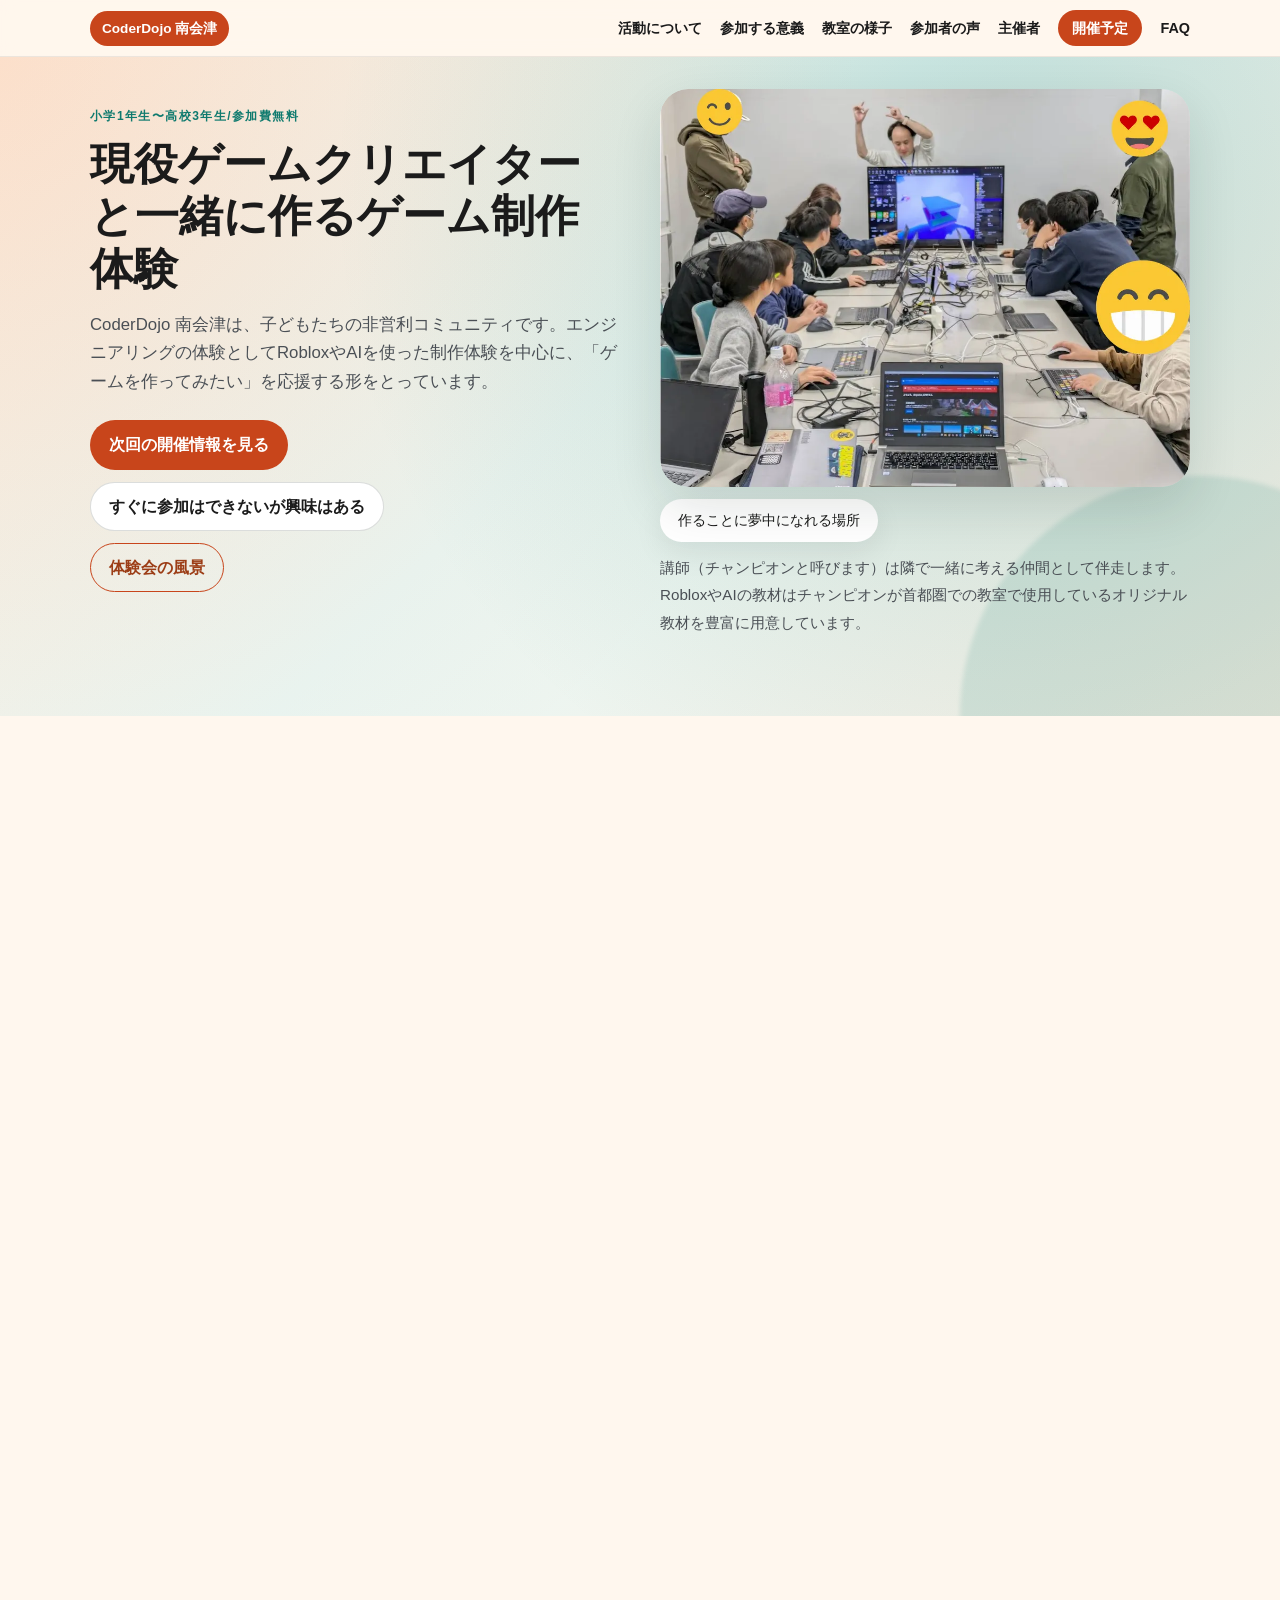
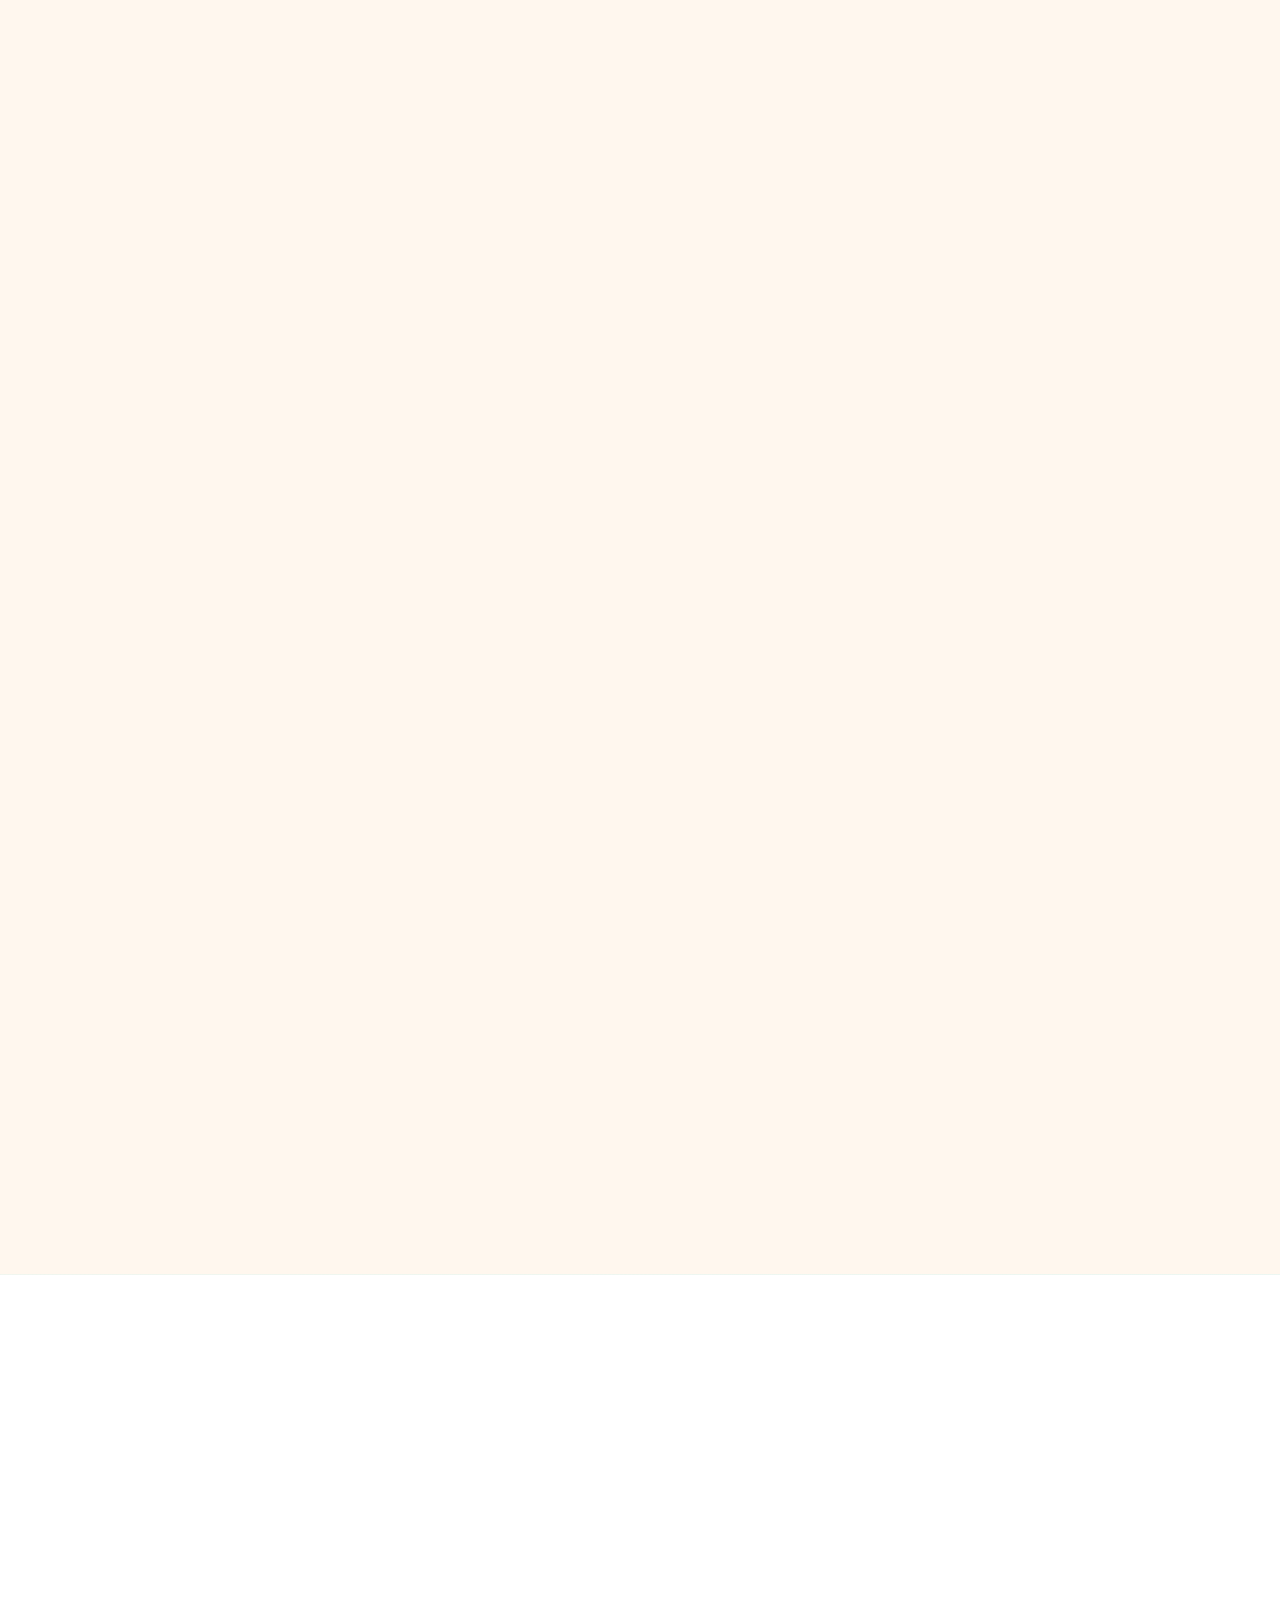
==== index.html @ 5114e3c8 "第7回（9/27）を掲載し、apply_clickを復活・button_clickを追加 次回開催のリンク（events/199000）が出たため、申し送りの1〜3を実施。  - 中止表示だった開催カ" ====
<!doctype html>
<html lang="ja">
  <head>
    <meta charset="UTF-8" />
    <meta name="viewport" content="width=device-width, initial-scale=1" />
    <title>CoderDojo 南会津|ゲームクリエイター体験</title>
    <meta
      name="description"
      content="非営利のコミュニティとして、南会津の子どもたちと一緒に“作る”時間を育てるCoderDojo南会津。メンターと地域の大人が並走し、失敗から学べる体験を届けます。"
    />
    <meta name="robots" content="index,follow" />
    <link rel="canonical" href="https://hoshihirotaka.github.io/CoderDojoMinamiAizu/" />
    <meta property="og:type" content="website" />
    <meta property="og:site_name" content="CoderDojo南会津" />
    <meta property="og:title" content="CoderDojo 南会津|ゲームクリエイター体験" />
    <meta
      property="og:description"
      content="非営利のコミュニティとして、南会津の子どもたちと一緒に“作る”時間を育てるCoderDojo南会津。メンターと地域の大人が並走し、失敗から学べる体験を届けます。"
    />
    <meta property="og:url" content="https://hoshihirotaka.github.io/CoderDojoMinamiAizu/" />
    <meta property="og:image" content="https://hoshihirotaka.github.io/CoderDojoMinamiAizu/assets/hero.png" />
    <meta name="twitter:card" content="summary_large_image" />
    <meta name="twitter:title" content="CoderDojo 南会津|ゲームクリエイター体験" />
    <meta
      name="twitter:description"
      content="非営利のコミュニティとして、南会津の子どもたちと一緒に“作る”時間を育てるCoderDojo南会津。メンターと地域の大人が並走し、失敗から学べる体験を届けます。"
    />
    <meta name="twitter:image" content="https://hoshihirotaka.github.io/CoderDojoMinamiAizu/assets/hero.png" />
    <script type="application/ld+json">
      {
        "@context": "https://schema.org",
        "@graph": [
          {
            "@type": "Organization",
            "@id": "https://hoshihirotaka.github.io/CoderDojoMinamiAizu/#organization",
            "name": "CoderDojo南会津（田島プログラミングクラブ）",
            "url": "https://hoshihirotaka.github.io/CoderDojoMinamiAizu/",
            "description": "非営利のコミュニティとして、南会津の子どもたちと一緒に“作る”時間を育てるCoderDojo南会津。メンターと地域の大人が並走し、失敗から学べる体験を届けます。",
            "sameAs": [
              "https://www.instagram.com/hirotaka_hoshi/",
              "https://www.threads.com/@hirotaka_hoshi",
              "https://www.facebook.com/hirotaka.hoshi",
              "https://x.com/shgame"
            ]
          },
          {
            "@type": "Event",
            "@id": "https://hoshihirotaka.github.io/CoderDojoMinamiAizu/#event-2026-09-27",
            "name": "第7回CoderDojo 南会津（2026年9月27日）",
            "startDate": "2026-09-27T13:30:00+09:00",
            "endDate": "2026-09-27T16:00:00+09:00",
            "eventStatus": "https://schema.org/EventScheduled",
            "eventAttendanceMode": "https://schema.org/OfflineEventAttendanceMode",
            "location": {
              "@type": "Place",
              "name": "南会津町役場本庁舎多目的ホール",
              "address": {
                "@type": "PostalAddress",
                "addressRegion": "福島県",
                "addressLocality": "南会津町"
              }
            },
            "image": [
              "https://hoshihirotaka.github.io/CoderDojoMinamiAizu/assets/hero.png"
            ],
            "description": "南会津の子どもたちと一緒に“作る”時間を育てる体験会です。参加費無料。",
            "offers": {
              "@type": "Offer",
              "price": "0",
              "priceCurrency": "JPY",
              "availability": "https://schema.org/InStock",
              "validFrom": "2026-08-24T00:00:00+09:00",
              "url": "https://coderdojo-minamiaizu.doorkeeper.jp/events/199000?utm_source=lp&utm_medium=referral&utm_campaign=coderdojo"
            },
            "organizer": {
              "@id": "https://hoshihirotaka.github.io/CoderDojoMinamiAizu/#organization"
            },
            "performer": {
              "@id": "https://hoshihirotaka.github.io/CoderDojoMinamiAizu/#organization"
            }
          }
        ]
      }
    </script>
    <link rel="preload" as="image" href="./assets/hero-480.webp" type="image/webp" media="(max-width: 640px)" />
    <link rel="preload" as="image" href="./assets/hero.webp" type="image/webp" media="(min-width: 641px)" />
    <link rel="stylesheet" href="./styles.css" />
    <!-- Google tag (gtag.js) — GA4を即時読み込み
         以前は window.load 後に読み込んでいたが、全画像の読み込み完了を待つため
         モバイルで数秒遅れ、早期離脱がまるごと計測から漏れていた。エンゲージメント時間も
         実態より短く出る。計測の起点を早めるため、通常のasync読み込みに戻している。
         ※Google広告のタグ（AW-）は入れない。CoderDojoには広告アカウントが無い。 -->
    <script async src="https://www.googletagmanager.com/gtag/js?id=G-DSETWZS3SZ"></script>
    <script>
      window.dataLayer = window.dataLayer || [];
      function gtag() {
        dataLayer.push(arguments);
      }
      gtag("js", new Date());
      gtag("config", "G-DSETWZS3SZ");
    </script>
  </head>
  <body>
    <header class="site-header">
      <div class="site-header__inner">
        <a class="site-header__brand" href="#top">CoderDojo 南会津</a>
        <nav class="site-nav" aria-label="ページ内ナビゲーション">
          <a href="#about">活動について</a>
          <a href="#purpose">参加する意義</a>
          <a href="#gallery">教室の様子</a>
          <a href="#voices">参加者の声</a>
          <a href="#champion">主催者</a>
          <a class="site-nav__cta" href="#schedule">開催予定</a>
          <a href="#faq">FAQ</a>
        </nav>
      </div>
    </header>

    <section class="hero" id="top">
      <div class="hero__grid">
        <div class="hero__copy">
          <p class="eyebrow">小学1年生〜高校3年生/参加費無料</p>
          <h1>
            現役ゲームクリエイターと一緒に作るゲーム制作体験
          </h1>
          <p class="lead">
            CoderDojo 南会津は、子どもたちの非営利コミュニティです。エンジニアリングの体験としてRobloxやAIを使った制作体験を中心に、「ゲームを作ってみたい」を応援する形をとっています。
          </p>
          <div class="hero__actions">
            <a class="button button--primary" href="#schedule" data-track="hero_schedule">次回の開催情報を見る</a>
            <a class="button button--ghost" href="#join" data-track="hero_join">すぐに参加はできないが興味はある</a>
            <a class="button button--outline" href="#gallery" data-track="hero_gallery">体験会の風景</a>
          </div>
        </div>
        <div class="hero__visual">
          <div class="hero__card">
            <picture>
              <source srcset="./assets/hero-480.webp 480w, ./assets/hero-640.webp 640w, ./assets/hero.webp 1000w" sizes="(max-width: 640px) 92vw, (max-width: 980px) 48vw, 520px" type="image/webp" />
              <img
                src="./assets/hero.png"
                width="1000"
                height="750"
                alt="南会津の子どもたちへ プログラミング体験会"
                loading="eager"
                fetchpriority="high"
                decoding="async"
              />
            </picture>
          </div>
          <div class="hero__badge">作ることに夢中になれる場所</div>
          <p class="hero__support">講師（チャンピオンと呼びます）は隣で一緒に考える仲間として伴走します。RobloxやAIの教材はチャンピオンが首都圏での教室で使用しているオリジナル教材を豊富に用意しています。</p>
        </div>
      </div>
    </section>

    <main>
      <section class="section section--impact" id="about">
        <div class="section__content">
          <div class="section__title">
            <p class="eyebrow">About</p>
            <h2>活動について</h2>
          </div>
          <div class="impact__grid">
            <div class="impact__copy">
              <p>
                「このゲームを作りたい」を起点に、RobloxやAIを使って手を動かしながら学ぶ体験会です。受動的な学びではなく、自分のペースで進める時間を大切にします。田島プログラミングクラブとして、地域の学びをゆっくり育てています。
              </p>
              <p>
                メンターは教える人ではなく、隣で一緒に試す仲間。失敗しても大丈夫、ぶつかってみて初めてわかる感覚こそが、次の一歩をつくります。ゲーム業界の実務経験をもとに、企画から改善までの考え方もわかりやすく伝えます。
              </p>
              <p>
                他の地域とは違い、広域な地域です。お友達の親御さんやおじいちゃん、おばあちゃんのご送迎もありがたい地域活動と感じております。
              </p>
              <div class="pill-row">
                <span class="pill">非営利コミュニティ</span>
                <span class="pill">一緒に作るメンター</span>
                <span class="pill">地域の応援</span>
              </div>
            </div>
            <div class="impact__media">
              <picture>
                <source srcset="./assets/setup-1-720.webp 720w, ./assets/setup-1.webp 1200w" sizes="(max-width: 640px) 92vw, (max-width: 980px) 48vw, 500px" type="image/webp" />
                <img
                  src="./assets/setup-1.jpg"
                  width="1200"
                  height="901"
                  alt="手作りで準備された機材"
                  loading="lazy"
                  decoding="async"
                />
              </picture>
              <picture>
                <source srcset="./assets/setup-2-720.webp 720w, ./assets/setup-2.webp 1200w" sizes="(max-width: 640px) 92vw, (max-width: 980px) 48vw, 500px" type="image/webp" />
                <img
                  src="./assets/setup-2.jpg"
                  width="1200"
                  height="901"
                  alt="準備中の南会津の会場"
                  loading="lazy"
                  decoding="async"
                />
              </picture>
            </div>
          </div>
        </div>
      </section>

      <section class="section section--purpose" id="purpose">
        <div class="section__content">
          <div class="section__title">
            <p class="eyebrow">Why Join</p>
            <h2>参加する意義</h2>
          </div>
          <ol class="purpose-list">
            <li class="purpose-item">
              <h3>現役ゲームクリエイターが運営</h3>
              <p>RobloxやAIを使った最新のゲーム制作が体験できます。</p>
            </li>
            <li class="purpose-item">
              <h3>作りたいものを自由に試せる</h3>
              <p>プログラミングに限らず、「作りたいもの」を自由に試せる時間があります。</p>
            </li>
            <li class="purpose-item">
              <h3>毎回発表会を実施</h3>
              <p>初めての方でも発表シートがあるので安心です。回を重ねるごとに、自分の作品を人前で話す力がついてきます。</p>
            </li>
          </ol>
        </div>
      </section>

      <section class="section section--gallery" id="gallery">
        <div class="section__content">
          <div class="section__title">
            <p class="eyebrow">Check</p>
            <h2>南会津の現場は、こんな雰囲気です</h2>
          </div>
          <div class="gallery">
            <figure>
              <picture>
                <source srcset="./assets/gallery-1.webp" type="image/webp" />
                <img
                  src="./assets/gallery-1.jpg"
                  width="380"
                  height="260"
                  alt="子どもたちの制作風景"
                  loading="lazy"
                  decoding="async"
                />
              </picture>
              <figcaption>手を動かしながら、作りたいものに挑戦。</figcaption>
            </figure>
            <figure>
              <picture>
                <source srcset="./assets/gallery-2.webp" type="image/webp" />
                <img
                  src="./assets/gallery-2.jpg"
                  width="380"
                  height="260"
                  alt="メンターと相談する時間"
                  loading="lazy"
                  decoding="async"
                />
              </picture>
              <figcaption>メンターは横に座る仲間。答えを一緒に探します。</figcaption>
            </figure>
          </div>
          <p class="gallery__note">
            毎回の活動の様子は、noteで報告しています。
            <a href="https://note.com/shgame/m/m86c257df6068?utm_source=lp&utm_medium=referral" target="_blank" rel="noreferrer">noteで活動報告を読む</a>
          </p>
        </div>
      </section>

      <section class="section section--voices" id="voices">
        <div class="section__content">
          <div class="section__title">
            <p class="eyebrow">Voice</p>
            <h2>参加者の声</h2>
          </div>
          <div class="voices__grid">
            <div class="voices__summary">
              <div class="voices__summary-copy">
                <h3>アンケート結果</h3>
                <p>参加したご家庭からいただいた声を、数字とコメントでまとめました。</p>
              </div>
              <div class="voices__stats">
                <article class="voice-stat">
                  <p class="voice-stat__value">75%</p>
                  <p class="voice-stat__label">楽しそうだった（親御さん）</p>
                </article>
                <article class="voice-stat">
                  <p class="voice-stat__value">100%</p>
                  <p class="voice-stat__label">ご家庭で話題にできそう</p>
                </article>
                <article class="voice-stat">
                  <p class="voice-stat__value">75%</p>
                  <p class="voice-stat__label">友達とも参加したい（子供）</p>
                </article>
              </div>
            </div>
            <div class="voices__quotes">
              <div class="voices__summary-copy">
                <h3>お子さんの反応</h3>
                <p>実際に子どもたちから出てきた言葉です。</p>
              </div>
              <div class="quote-grid">
                <blockquote class="quote-card">
                  <p>「ゲームが作れてうれしかった」</p>
                  <footer>Aさん</footer>
                </blockquote>
                <blockquote class="quote-card">
                  <p>「楽しかったです」</p>
                  <footer>Bさん</footer>
                </blockquote>
                <blockquote class="quote-card">
                  <p>「ゲームを作ったことが楽しかった」</p>
                  <footer>Cさん</footer>
                </blockquote>
                <blockquote class="quote-card">
                  <p>「くるまを使ったことが楽しかった」</p>
                  <footer>Dさん</footer>
                </blockquote>
              </div>
            </div>
          </div>
        </div>
      </section>

      <section class="section section--champion" id="champion">
        <div class="section__content">
          <div class="champion">
            <div class="champion__media">
              <picture>
                <source srcset="assets/champion-360.webp 360w, assets/champion.webp 720w" sizes="(max-width: 640px) 92vw, (max-width: 980px) 48vw, 420px" type="image/webp" />
                <img
                  src="assets/champion.png"
                  width="720"
                  height="616"
                  alt="CoderDojoチャンピオン 星弘高"
                  loading="lazy"
                  decoding="async"
                />
              </picture>
            </div>
            <div class="champion__body">
              <p class="eyebrow">CoderDojoチャンピオン</p>
              <h2>星 弘高</h2>
              <h3>なぜ南会津で、無料でやるのか</h3>
              <p class="champion__story">
                私は南会津町（旧田島町）の高野で生まれ育ちました。子どもの頃、パソコンに興味はありましたが、触れる機会はほとんどありませんでした。いつだったか、学校にあったパソコンのペイントで絵を描いて、周りに褒められたことを今でも覚えています。
              </p>
              <p class="champion__story">
                ゲーム制作に出会ったのは、地元を離れてからのことです。それから20年あまり、企画職としてコンシューマーからスマホゲームまで作ってきました。
              </p>
              <p class="champion__story">
                子どもの頃には想像もつかなかった「ゲームを作れる場所」を、今なら地元に作れます。さいたま市で運営している有料教室の教材と時間を、南会津では無料で開いているのは、そういう理由です。
              </p>
              <p class="champion__story">
                地元に住みながら、作る楽しさで世界とつながれること。それを体験してもらえたら嬉しいです。
              </p>
              <h3>自己紹介</h3>
              <ul class="list">
                <li>ゲーム企画職全般。ゲーム業界歴20年近く。</li>
                <li>コンソールからスマホゲームの開発と運営に携わる。</li>
                <li>フリーランスとして活動中。</li>
                <li>現在はブロマス（ゲームクリエイター教室）も運営。</li>
              </ul>
              <p class="champion__note">
                活動報告などはnoteにまとめています。
                <a href="https://note.com/shgame/m/m86c257df6068" target="_blank" rel="noreferrer">noteはこちら</a>
              </p>
              <div class="champion__social">
                <p class="champion__social-label">SNS</p>
                <div class="social-icons">
                  <a class="social-link" href="https://www.instagram.com/hirotaka_hoshi/" target="_blank" rel="noreferrer" aria-label="Instagram">
                    <img src="assets/icon-instagram.svg" width="20" height="20" alt="" loading="lazy" decoding="async" />
                  </a>
                  <a class="social-link" href="https://www.threads.com/@hirotaka_hoshi" target="_blank" rel="noreferrer" aria-label="Threads">
                    <img src="assets/icon-threads.svg" width="20" height="20" alt="" loading="lazy" decoding="async" />
                  </a>
                  <a class="social-link" href="https://www.facebook.com/hirotaka.hoshi" target="_blank" rel="noreferrer" aria-label="Facebook">
                    <img src="assets/icon-facebook.svg" width="20" height="20" alt="" loading="lazy" decoding="async" />
                  </a>
                  <a class="social-link" href="https://x.com/shgame" target="_blank" rel="noreferrer" aria-label="X">
                    <img src="assets/icon-x.svg" width="20" height="20" alt="" loading="lazy" decoding="async" />
                  </a>
                </div>
              </div>
            </div>
          </div>
        </div>
      </section>

      <section class="section section--schedule" id="schedule">
        <div class="section__content">
          <div class="section__title">
            <p class="eyebrow">Action</p>
            <h2>次回の開催</h2>
          </div>
          <div class="schedule">
            <div class="schedule__card">
              <h3>第7回CoderDojo 南会津</h3>
              <p class="schedule__date">2026年9月27日（日） 13:30〜16:00</p>
              <ul class="list">
                <li>会場：南会津町役場本庁舎多目的ホール</li>
                <li>住所：福島県南会津郡南会津町田島字後原甲3531番地1（休日夜間入口からご入場ください）</li>
                <li>最寄駅：会津鉄道 会津田島駅</li>
                <li>対象：小学1年生〜高校3年生（小学生は保護者または親族の方の同伴をお願いします。おじいちゃん・おばあちゃんの同伴やお友達の親御様の見守りでも問題ありません）</li>
                <li>持ち物：ノートパソコン（お持ちの方）※貸出用もあります</li>
                <li>参加費：無料</li>
              </ul>
              <a class="button button--primary js-apply-button" id="apply-button" href="https://coderdojo-minamiaizu.doorkeeper.jp/events/199000?utm_source=lp&utm_medium=referral&utm_campaign=coderdojo" target="_blank" rel="noreferrer">Doorkeeperで申し込む</a>
            </div>
            <div class="schedule__map">
              <picture>
                <source srcset="./assets/access-map.webp" type="image/webp" />
                <img
                  src="./assets/access-map.png"
                  width="378"
                  height="351"
                  alt="多目的ホール道順"
                  loading="lazy"
                  decoding="async"
                />
              </picture>
              <p class="note">会場までの道順はこちら。地域の施設で開催しています。</p>
            </div>
          </div>
        </div>
      </section>

      <section class="section section--community" id="community">
        <div class="section__content">
          <div class="section__title">
            <p class="eyebrow">Community</p>
            <h2>教えるのではなく、一緒に作る仲間</h2>
          </div>
          <div class="community__grid">
            <div class="community__copy">
              <p>
                CoderDojo南会津は、ボランティアで運営する非営利のコミュニティです。子どもたちが主体的に学び、失敗から学べる場所をつくることを大切にしています。
              </p>
              <ul class="list">
                <li>メンター：サポートスタッフとして一緒に作る存在</li>
                <li>ニンジャ：参加する子どもたち</li>
                <li>チャンピオン：地域の運営者</li>
              </ul>
              <div class="cta-block" id="join">
                <h3>まずは一度、遊びに来てください</h3>
                <p>近所のワークショップへ。最寄駅の会津田島駅からアクセスできる地域密着の会場で、気軽に参加できます。</p>
                <a class="button button--primary" href="https://coderdojo-minamiaizu.doorkeeper.jp/" target="_blank" rel="noreferrer" data-track="community_register">メンバー登録・メール受取・お問い合わせ</a>
              </div>
            </div>
            <div class="community__panel">
              <div class="panel__item">
                <h4>寄付とサポート</h4>
                <p>機材はCoderDojoとチャンピオンによる寄付で準備しています。地域の施設の協力で成り立っています。</p>
              </div>
              <div class="panel__item">
                <h4>未来のクリエイターへ</h4>
                <p>ただのゲーム遊びから、世界へ届けるクリエイターへ。南会津からの挑戦を育てます。</p>
              </div>
            </div>
          </div>
        </div>
      </section>

      <section class="section section--faq" id="faq">
        <div class="section__content">
          <div class="section__title">
            <p class="eyebrow">FAQ</p>
            <h2>よくある質問</h2>
          </div>
          <div class="faq">
            <details open>
              <summary>なぜ無料なんですか？</summary>
              <p>CoderDojoは世界中で展開されている非営利のプログラミング道場で、南会津もそのひとつです。運営者（チャンピオン）は南会津町出身。首都圏で有料のゲームクリエイター教室を営んでおり、その教材と経験を地元への恩返しとして無料で提供しています。機材は寄付、会場は地域のご協力で成り立っています。こちらから有料サービスの営業や勧誘を行うことはありません。</p>
            </details>
            <details>
              <summary>パソコンを持っていなくても参加できますか？</summary>
              <p>はい。貸出用の機材があります。台数に限りがあるため、Doorkeeperの登録時にお知らせください。</p>
            </details>
            <details>
              <summary>初めてでも大丈夫ですか？</summary>
              <p>大丈夫です。作りたいことを一緒に考えるところから始めます。</p>
            </details>
            <details>
              <summary>キーボードやマウス操作が初めてでも大丈夫ですか？</summary>
              <p>大丈夫です。電源の入れ方や基本操作から一緒にサポートします。</p>
            </details>
            <details>
              <summary>お友達と一緒に参加できますか？</summary>
              <p>お友達とのご参加も歓迎しております。遠方の方もいらっしゃると思いますので、お友達とのご参加は送迎していただける親御さんと一緒であれば問題ありません。お申し込みの際に人数を含めていただき、お名前も記載してください。</p>
            </details>
            <details>
              <summary>保護者は同席が必要ですか？</summary>
              <p>小学生は保護者または親族の方の同伴をお願いします。おじいちゃん・おばあちゃんの同伴やお友達の親御様の見守りでも大丈夫です。</p>
            </details>
          </div>
        </div>
      </section>

    </main>

    <footer class="footer">
      <div class="footer__content">
        <div>
          <h3>CoderDojo南会津（田島プログラミングクラブ）</h3>
          <p>南会津の子どもたちと一緒に作る、非営利コミュニティ。</p>
        </div>
        <div>
          <p class="footer__label">参加・最新情報</p>
          <a class="footer__link" href="https://coderdojo-minamiaizu.doorkeeper.jp/" target="_blank" rel="noreferrer">Doorkeeperページ</a>
          <a class="footer__link" href="https://note.com/shgame/m/m86c257df6068" target="_blank" rel="noreferrer">note活動報告</a>
        </div>
      </div>
      <p class="footer__note">© 2026 Tajima Programming Club / CoderDojo Minamiaizu</p>
    </footer>
    <script>
      const applyButtons = document.querySelectorAll(".js-apply-button");
      applyButtons.forEach((button) => {
        button.addEventListener("click", () => {
          gtag("event", "apply_click", {
            event_category: "engagement",
            event_label: "doorkeeper_event",
            value: 1,
          });
        });
      });

      // ページ内ナビのクリック計測。
      // 外部リンク（Doorkeeper・note）とスクロールはGA4の拡張計測が自動で拾うが、
      // 同一ページのアンカーは自動では残らない。どのセクションに関心があるか
      // （特に「主催者」を読みに行くか）を見るために明示的に送っている。
      const navLinks = document.querySelectorAll(".site-nav a");
      navLinks.forEach((link) => {
        link.addEventListener("click", () => {
          gtag("event", "nav_click", {
            section: link.getAttribute("href").replace("#", ""),
          });
        });
      });

      // ナビ以外のボタンの計測。data-track を付けた要素だけが対象。
      // ヒーローの3ボタンは同一ページのアンカーなので自動では残らない。
      // 追加したいボタンには data-track 属性に識別子を入れるだけでよい。
      const trackedButtons = document.querySelectorAll("[data-track]");
      trackedButtons.forEach((button) => {
        button.addEventListener("click", () => {
          gtag("event", "button_click", {
            button: button.getAttribute("data-track"),
          });
        });
      });
    </script>
  </body>
</html>
---- styles.css ----
:root {
  color-scheme: only light;
  --ink: #1b1b1b;
  --muted: #4a4f55;
  --accent: #c8451b;
  --accent-deep: #9c3d16;
  --accent-soft: #ffe5d4;
  --teal: #0f7a6e;
  --sky: #e5f2ef;
  --cream: #fff7ee;
  --card: #ffffff;
  --shadow: 0 20px 50px rgba(15, 30, 25, 0.12);
  --shadow-soft: 0 10px 30px rgba(15, 30, 25, 0.08);
  --radius-lg: 28px;
  --radius-md: 18px;
  --radius-sm: 12px;
  --max: 1100px;
  --gradient: linear-gradient(135deg, #fff4e6 0%, #e9f7f4 48%, #f9efe4 100%);
  --font-sans: "Zen Kaku Gothic New", "Hiragino Kaku Gothic ProN", "Yu Gothic", "Meiryo", sans-serif;
  --font-title: "Shippori Mincho", "Hiragino Mincho ProN", "Yu Mincho", serif;
}

* {
  box-sizing: border-box;
  margin: 0;
  padding: 0;
}

html {
  scroll-behavior: smooth;
}

body {
  font-family: var(--font-sans);
  color: var(--ink);
  background: var(--gradient);
  line-height: 1.7;
}

[id] {
  scroll-margin-top: 84px;
}

img {
  max-width: 100%;
  display: block;
  height: auto;
  border-radius: inherit;
}

picture {
  display: block;
  border-radius: inherit;
}

a {
  color: inherit;
  text-decoration: none;
}

.hero {
  padding: 32px 5vw 80px;
  background: radial-gradient(circle at top left, rgba(234, 106, 47, 0.15), transparent 60%),
    radial-gradient(circle at 80% 20%, rgba(15, 122, 110, 0.2), transparent 60%),
    var(--gradient);
  position: relative;
  overflow: hidden;
}

.hero::after {
  content: "";
  position: absolute;
  width: 480px;
  height: 480px;
  border-radius: 50%;
  background: rgba(15, 122, 110, 0.12);
  bottom: -240px;
  right: -160px;
  filter: blur(2px);
}

.site-header {
  position: sticky;
  top: 0;
  z-index: 50;
  background: rgba(255, 247, 238, 0.92);
  backdrop-filter: blur(8px);
  -webkit-backdrop-filter: blur(8px);
  border-bottom: 1px solid rgba(15, 30, 25, 0.08);
  padding: 10px 5vw;
}

.site-header__inner {
  max-width: var(--max);
  margin: 0 auto;
  display: flex;
  align-items: center;
  justify-content: space-between;
  gap: 16px;
}

.site-header__brand {
  background: var(--accent);
  color: #fff;
  padding: 6px 12px;
  border-radius: 999px;
  font-size: 0.85rem;
  font-weight: 700;
  white-space: nowrap;
  flex-shrink: 0;
}

.site-nav {
  display: flex;
  align-items: center;
  gap: 18px;
  overflow-x: auto;
  font-size: 0.9rem;
  font-weight: 600;
  scrollbar-width: none;
}

.site-nav::-webkit-scrollbar {
  display: none;
}

.site-nav a {
  white-space: nowrap;
  padding: 4px 0;
}

.site-nav a:hover {
  color: var(--accent-deep);
}

.site-nav .site-nav__cta {
  background: var(--accent);
  color: #fff;
  padding: 6px 14px;
  border-radius: 999px;
}

.site-nav .site-nav__cta:hover {
  background: var(--accent-deep);
  color: #fff;
}

.hero__grid {
  max-width: var(--max);
  margin: 0 auto;
  display: grid;
  grid-template-columns: repeat(2, minmax(0, 1fr));
  gap: 40px;
  align-items: center;
  position: relative;
  z-index: 1;
}

.hero__copy h1 {
  font-family: var(--font-title);
  font-size: clamp(2rem, 3.4vw, 3.1rem);
  line-height: 1.2;
  margin-bottom: 16px;
}

.lead {
  font-size: 1.05rem;
  color: var(--muted);
  margin-bottom: 24px;
}

.eyebrow {
  text-transform: uppercase;
  letter-spacing: 0.12em;
  font-size: 0.75rem;
  color: var(--teal);
  font-weight: 600;
  margin-bottom: 12px;
}

.hero__actions {
  display: flex;
  flex-direction: column;
  align-items: flex-start;
  gap: 12px;
  margin-bottom: 28px;
}

.hero__visual {
  position: relative;
  display: flex;
  flex-direction: column;
  align-items: flex-start;
}

.hero__card {
  border-radius: var(--radius-lg);
  overflow: hidden;
  box-shadow: var(--shadow);
  transform: translateY(0);
  animation: floatUp 1.2s ease forwards;
}

.hero__badge {
  position: static;
  margin-top: 12px;
  padding: 10px 18px;
  background: var(--card);
  border-radius: 999px;
  font-size: 0.85rem;
  box-shadow: var(--shadow-soft);
}

.hero__support {
  margin-top: 12px;
  color: var(--muted);
  font-size: 0.95rem;
  line-height: 1.8;
}

.section {
  padding: 72px 5vw;
  content-visibility: auto;
  contain-intrinsic-size: 1px 800px;
}

.section__content {
  max-width: var(--max);
  margin: 0 auto;
}

.section__title {
  margin-bottom: 32px;
}

.section__title h2 {
  font-family: var(--font-title);
  font-size: clamp(1.8rem, 3vw, 2.6rem);
}

.section--impact {
  background: var(--cream);
}

.impact__grid {
  display: grid;
  grid-template-columns: 1.1fr 0.9fr;
  gap: 32px;
}

.impact__media {
  display: grid;
  gap: 16px;
}

.pill-row {
  display: flex;
  gap: 10px;
  flex-wrap: wrap;
  margin-top: 18px;
}

.pill {
  background: var(--accent-soft);
  color: var(--accent-deep);
  padding: 6px 14px;
  border-radius: 999px;
  font-size: 0.85rem;
  font-weight: 600;
}

.section--gallery {
  background: #f4faf8;
}

.section--purpose {
  background: #ffffff;
}

.section--voices {
  background: linear-gradient(180deg, #fffdf9 0%, #f7f0e5 100%);
}

.purpose-list {
  counter-reset: purpose;
  list-style: none;
  display: grid;
  grid-template-columns: repeat(3, minmax(0, 1fr));
  gap: 18px;
}

.purpose-item {
  background: var(--card);
  padding: 24px;
  border-radius: var(--radius-md);
  box-shadow: var(--shadow-soft);
  border: 1px solid rgba(15, 30, 25, 0.08);
  position: relative;
}

.purpose-item::before {
  counter-increment: purpose;
  content: counter(purpose);
  display: inline-flex;
  align-items: center;
  justify-content: center;
  width: 40px;
  height: 40px;
  border-radius: 999px;
  background: var(--accent-soft);
  color: var(--accent-deep);
  font-family: var(--font-title);
  font-size: 1rem;
  margin-bottom: 14px;
}

.purpose-item h3 {
  font-size: 1.1rem;
  margin-bottom: 10px;
}

.purpose-item p {
  color: var(--muted);
}

.gallery {
  display: grid;
  grid-template-columns: repeat(2, minmax(0, 1fr));
  gap: 24px;
}

.gallery figure {
  background: var(--card);
  padding: 12px;
  border-radius: var(--radius-md);
  box-shadow: var(--shadow-soft);
}

.gallery figcaption {
  margin-top: 12px;
  color: var(--muted);
  font-size: 0.95rem;
}

.gallery__note {
  margin-top: 24px;
  color: var(--muted);
}

.gallery__note a {
  font-weight: 700;
  color: var(--accent-deep);
}

.voices__grid {
  display: grid;
  grid-template-columns: 0.95fr 1.05fr;
  gap: 24px;
  align-items: start;
}

.voices__summary,
.voices__quotes {
  display: grid;
  gap: 16px;
}

.voices__summary-copy h3 {
  font-size: 1.15rem;
  margin-bottom: 6px;
}

.voices__summary-copy p {
  color: var(--muted);
}

.voices__stats {
  display: grid;
  gap: 16px;
}

.voice-stat {
  background: var(--card);
  padding: 20px;
  border-radius: var(--radius-md);
  box-shadow: var(--shadow-soft);
  border: 1px solid rgba(15, 30, 25, 0.08);
}

.voice-stat__value {
  font-family: var(--font-title);
  font-size: 2rem;
  line-height: 1;
  color: var(--accent-deep);
  margin-bottom: 8px;
}

.voice-stat__label {
  color: var(--ink);
  font-weight: 600;
}

.quote-grid {
  display: grid;
  grid-template-columns: repeat(2, minmax(0, 1fr));
  gap: 16px;
}

.quote-card {
  background: var(--card);
  padding: 20px;
  border-radius: var(--radius-md);
  box-shadow: var(--shadow-soft);
  border: 1px solid rgba(15, 30, 25, 0.08);
}

.quote-card p {
  font-size: 1rem;
  color: var(--ink);
}

.quote-card footer {
  margin-top: 12px;
  color: var(--muted);
  font-size: 0.9rem;
}

.section--schedule {
  background: var(--cream);
}

.schedule {
  display: grid;
  grid-template-columns: 1.1fr 0.9fr;
  gap: 24px;
  align-items: stretch;
}

.schedule__card {
  background: var(--card);
  padding: 28px;
  border-radius: var(--radius-lg);
  box-shadow: var(--shadow);
  display: flex;
  flex-direction: column;
}

.schedule__card .button {
  margin-top: auto;
}

.schedule__date {
  font-weight: 700;
  color: var(--accent-deep);
  margin: 12px 0 16px;
}

/* 開催中止のときに使う表示。
   使っていない期間があっても消さないこと（2026-08-16の中止で実際に使用）。 */
.schedule__card--cancelled {
  background: #f5f3ef;
}

.badge {
  display: inline-flex;
  align-items: center;
  align-self: flex-start;
  padding: 4px 14px;
  border-radius: 999px;
  font-size: 0.8rem;
  font-weight: 700;
}

.badge--cancelled {
  background: rgba(27, 27, 27, 0.08);
  color: var(--muted);
}

.schedule__date--cancelled {
  color: var(--muted);
  text-decoration: line-through;
  text-decoration-color: rgba(74, 79, 85, 0.5);
}

.schedule__cancel-note {
  color: var(--muted);
  margin-bottom: 12px;
}

.schedule__map {
  background: var(--card);
  padding: 18px;
  border-radius: var(--radius-lg);
  box-shadow: var(--shadow-soft);
}

.note {
  margin-top: 12px;
  color: var(--muted);
  font-size: 0.9rem;
}

.section--community {
  background: #ffffff;
}

.community__grid {
  display: grid;
  grid-template-columns: 1.05fr 0.95fr;
  gap: 24px;
}

.community__panel {
  display: grid;
  gap: 16px;
}

.panel__item {
  background: var(--sky);
  padding: 20px;
  border-radius: var(--radius-md);
}

.cta-block {
  margin-top: 24px;
  padding: 20px;
  border-radius: var(--radius-md);
  background: var(--accent-soft);
}

.section--faq {
  background: #f7f3ed;
}

.faq {
  display: grid;
  gap: 12px;
}

.faq details {
  background: var(--card);
  padding: 18px;
  border-radius: var(--radius-md);
  box-shadow: var(--shadow-soft);
}

.faq summary {
  font-weight: 700;
  cursor: pointer;
}

.faq p {
  margin-top: 12px;
  color: var(--muted);
}

.section--champion {
  background: #ffffff;
}

.champion {
  display: grid;
  grid-template-columns: 0.9fr 1.1fr;
  gap: 28px;
  align-items: center;
}

.champion__media img {
  width: 100%;
  border-radius: var(--radius-lg);
  box-shadow: var(--shadow-soft);
  object-fit: cover;
}

.champion__body h2 {
  margin-top: 6px;
}

.champion__body h3 {
  margin-top: 16px;
  margin-bottom: 8px;
  font-size: 1rem;
}

.champion__story {
  color: var(--muted);
  margin-bottom: 12px;
}

.champion__note {
  margin-top: 16px;
  color: var(--muted);
}

.champion__note a {
  font-weight: 700;
  color: var(--accent-deep);
}

.champion__social {
  margin-top: 18px;
  display: grid;
  gap: 10px;
}

.champion__social-label {
  font-size: 0.85rem;
  letter-spacing: 0.08em;
  text-transform: uppercase;
  color: var(--muted);
}

.social-icons {
  display: flex;
  gap: 12px;
  flex-wrap: wrap;
}

.social-link {
  width: 44px;
  height: 44px;
  display: inline-flex;
  align-items: center;
  justify-content: center;
  border-radius: 50%;
  background: var(--card);
  box-shadow: var(--shadow-soft);
  transition: transform 0.2s ease, box-shadow 0.2s ease;
}

.social-link img {
  width: 20px;
  height: 20px;
}

.social-link:hover {
  transform: translateY(-2px);
  box-shadow: var(--shadow-strong);
}

.footer {
  padding: 48px 5vw 24px;
  background: #1f2b2a;
  color: #eaf2f1;
}

.footer__content {
  max-width: var(--max);
  margin: 0 auto;
  display: flex;
  justify-content: space-between;
  gap: 24px;
  flex-wrap: wrap;
}

.footer__label {
  font-size: 0.85rem;
  letter-spacing: 0.08em;
  text-transform: uppercase;
  color: rgba(234, 242, 241, 0.7);
}

.footer__link {
  display: inline-block;
  margin-top: 8px;
  margin-right: 16px;
  color: #fff;
  font-weight: 700;
}

.footer__note {
  text-align: center;
  margin-top: 24px;
  font-size: 0.8rem;
  color: rgba(234, 242, 241, 0.6);
}

.list {
  list-style: none;
  display: grid;
  gap: 8px;
  color: var(--muted);
}

.list li::before {
  content: "•";
  color: var(--accent);
  margin-right: 8px;
}

.button {
  display: inline-flex;
  align-items: center;
  justify-content: center;
  padding: 10px 18px;
  border-radius: 999px;
  border: 1px solid transparent;
  background: var(--card);
  font-weight: 600;
  transition: transform 0.2s ease, box-shadow 0.2s ease;
}

.button:hover {
  transform: translateY(-2px);
  box-shadow: var(--shadow-soft);
}

.button--primary {
  background: var(--accent);
  color: #fff;
}

.button--outline {
  border: 1px solid var(--accent);
  color: var(--accent-deep);
  background: transparent;
}

.button--ghost {
  border: 1px solid rgba(15, 30, 25, 0.15);
}

@keyframes floatUp {
  from {
    opacity: 0;
    transform: translateY(18px);
  }
  to {
    opacity: 1;
    transform: translateY(0);
  }
}

@media (max-width: 980px) {
  .hero__grid,
  .impact__grid,
  .schedule,
  .community__grid,
  .champion,
  .voices__grid {
    grid-template-columns: 1fr;
  }

  .gallery,
  .quote-grid,
  .purpose-list {
    grid-template-columns: 1fr;
  }

  .hero__support {
    margin-top: 12px;
  }
}

@media (max-width: 640px) {
  .hero {
    padding: 24px 6vw 60px;
  }

  .section {
    padding: 56px 6vw;
  }

  .button {
    width: 100%;
  }

  .hero__actions {
    width: 100%;
  }

  .site-header {
    padding: 8px 4vw;
  }

  .site-header__brand {
    display: none;
  }

  .site-nav {
    width: 100%;
    gap: 16px;
  }

  [id] {
    scroll-margin-top: 64px;
  }
}
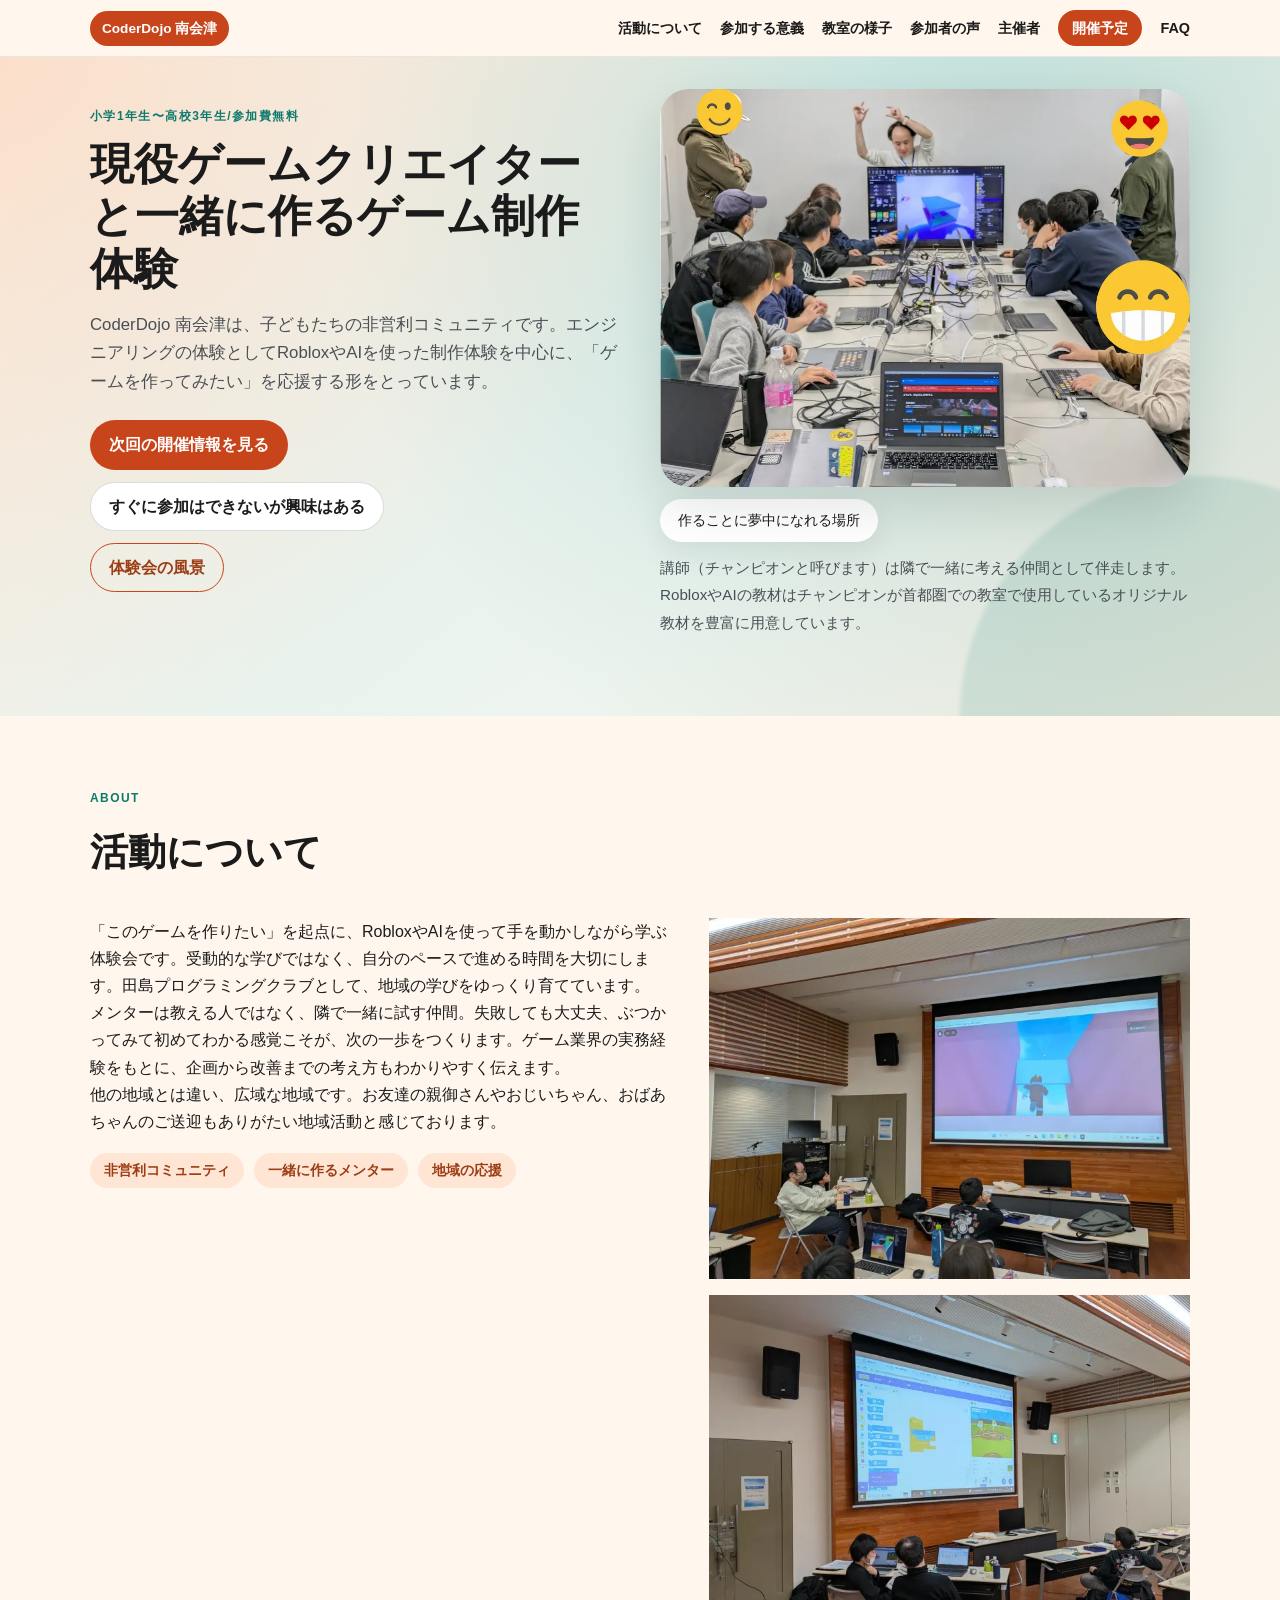
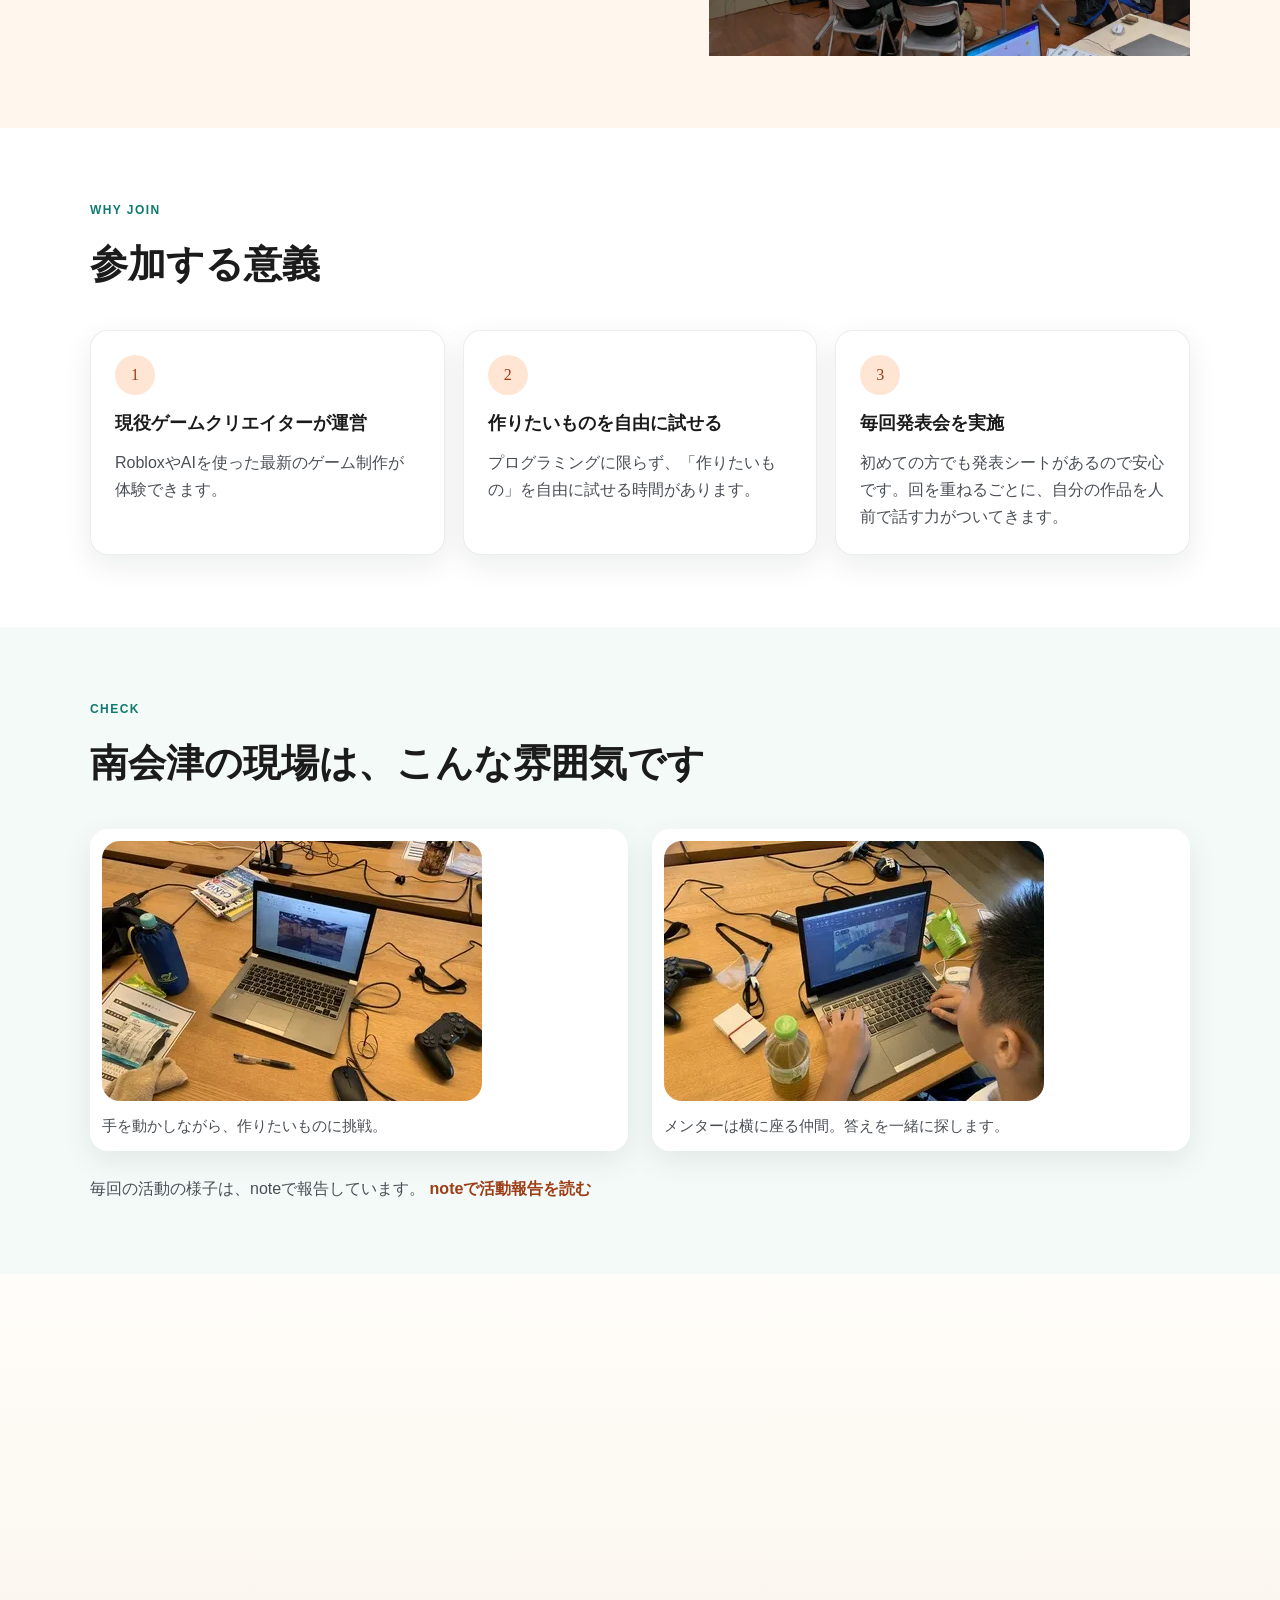
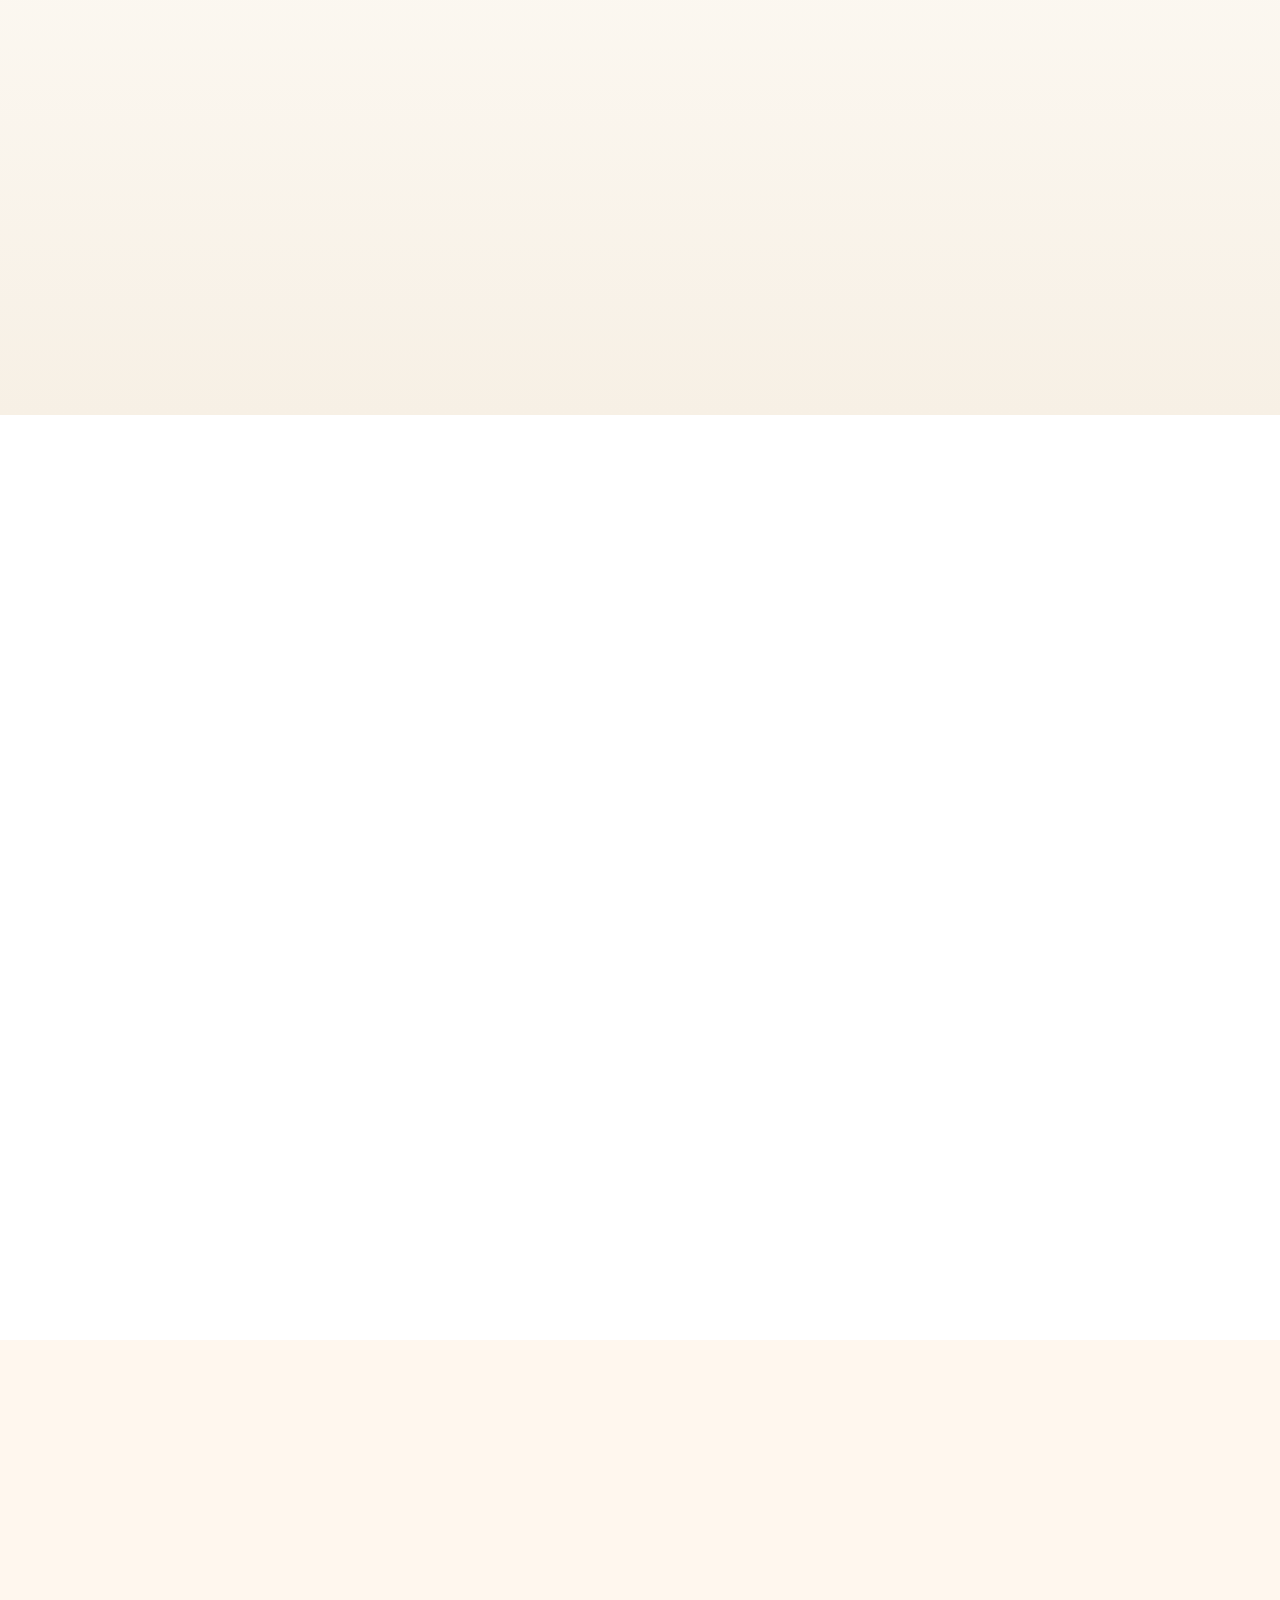
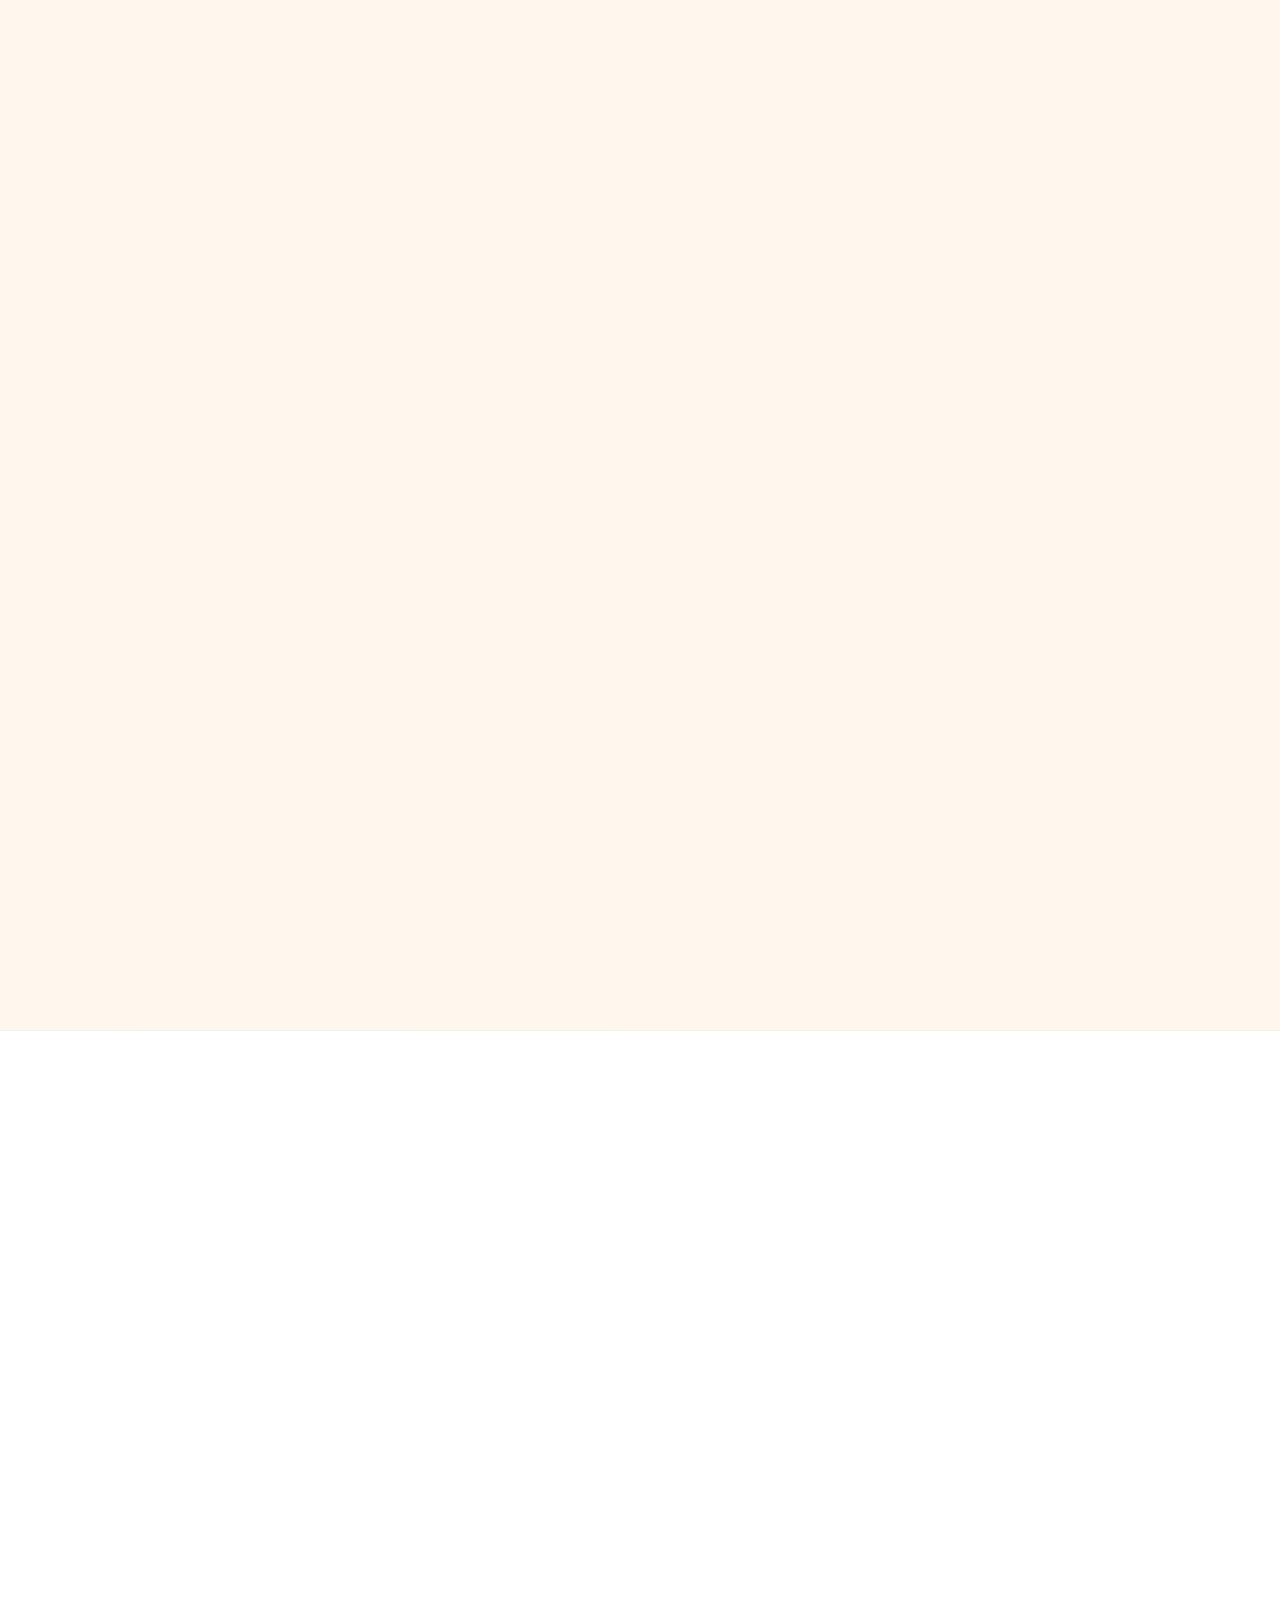
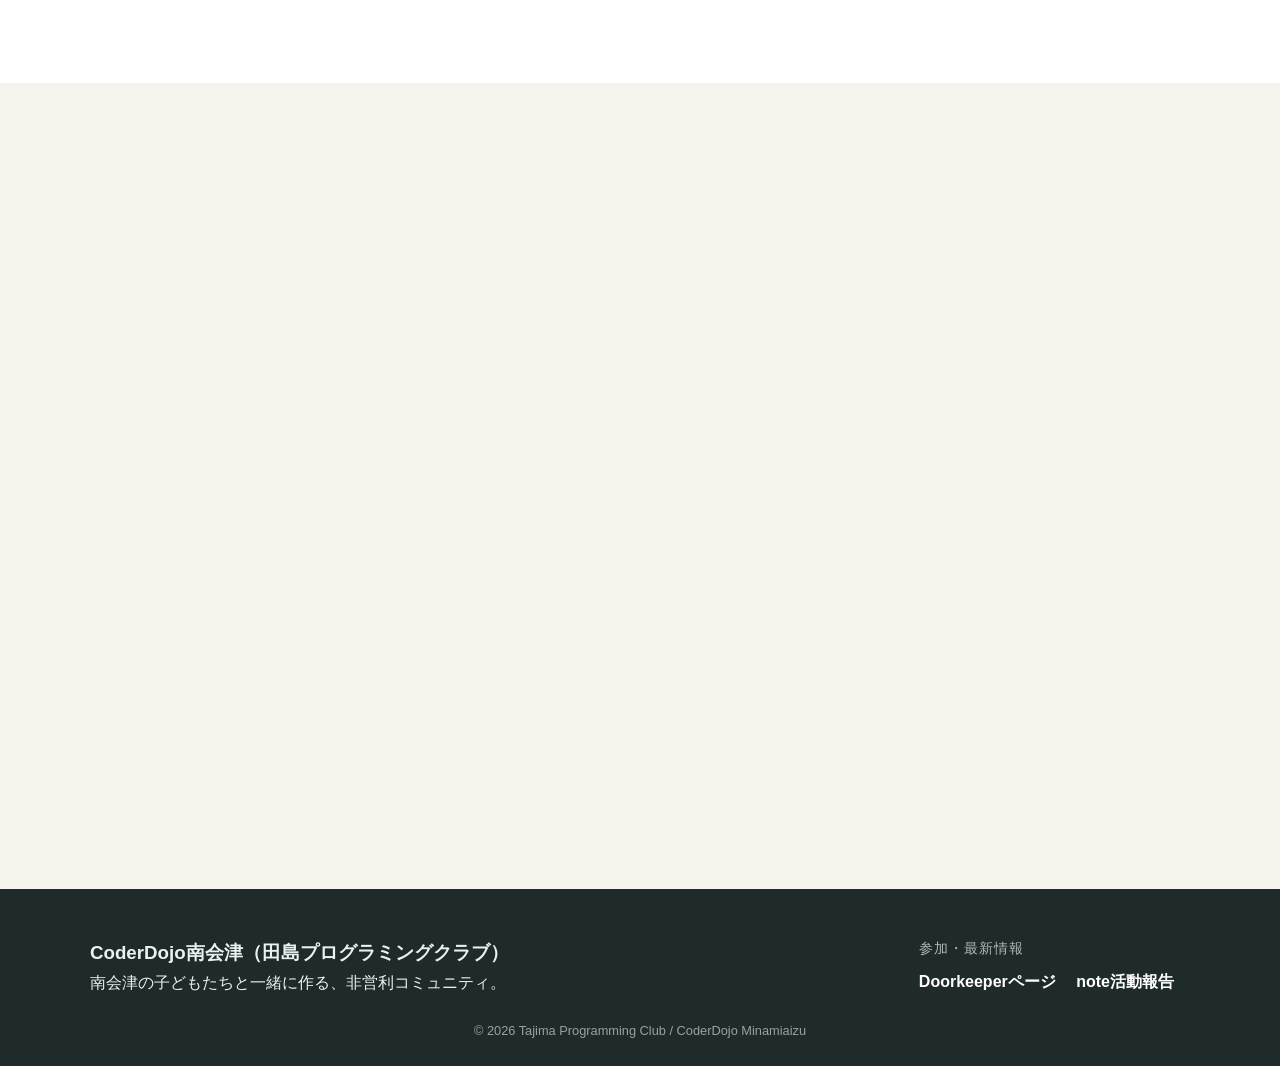
==== commit 0553f754: "第8回（11/15）を掲載。申込ページ未公開のためリンクは貼らない 日程が確定（会場承認済み）したため開催カードを追加。ただし Doorkeeperのイベントページ(events/199001)はまだ" ====
--- a/index.html
+++ b/index.html
@@ -78,6 +78,34 @@
             "performer": {
               "@id": "https://hoshihirotaka.github.io/CoderDojoMinamiAizu/#organization"
             }
+          },
+          {
+            "@type": "Event",
+            "@id": "https://hoshihirotaka.github.io/CoderDojoMinamiAizu/#event-2026-11-15",
+            "name": "第8回CoderDojo 南会津（2026年11月15日）",
+            "startDate": "2026-11-15T13:30:00+09:00",
+            "endDate": "2026-11-15T16:00:00+09:00",
+            "eventStatus": "https://schema.org/EventScheduled",
+            "eventAttendanceMode": "https://schema.org/OfflineEventAttendanceMode",
+            "location": {
+              "@type": "Place",
+              "name": "南会津町役場本庁舎多目的ホール",
+              "address": {
+                "@type": "PostalAddress",
+                "addressRegion": "福島県",
+                "addressLocality": "南会津町"
+              }
+            },
+            "image": [
+              "https://hoshihirotaka.github.io/CoderDojoMinamiAizu/assets/hero.png"
+            ],
+            "description": "南会津の子どもたちと一緒に“作る”時間を育てる体験会です。参加費無料。申込みページは準備中です。",
+            "organizer": {
+              "@id": "https://hoshihirotaka.github.io/CoderDojoMinamiAizu/#organization"
+            },
+            "performer": {
+              "@id": "https://hoshihirotaka.github.io/CoderDojoMinamiAizu/#organization"
+            }
           }
         ]
       }
@@ -411,6 +439,20 @@
               </ul>
               <a class="button button--primary js-apply-button" id="apply-button" href="https://coderdojo-minamiaizu.doorkeeper.jp/events/199000?utm_source=lp&utm_medium=referral&utm_campaign=coderdojo" target="_blank" rel="noreferrer">Doorkeeperで申し込む</a>
             </div>
+            <div class="schedule__card">
+              <h3>第8回CoderDojo 南会津</h3>
+              <p class="schedule__date">2026年11月15日（日） 13:30〜16:00</p>
+              <ul class="list">
+                <li>会場：南会津町役場本庁舎多目的ホール</li>
+                <li>住所：福島県南会津郡南会津町田島字後原甲3531番地1（休日夜間入口からご入場ください）</li>
+                <li>最寄駅：会津鉄道 会津田島駅</li>
+                <li>対象：小学1年生〜高校3年生（小学生は保護者または親族の方の同伴をお願いします。おじいちゃん・おばあちゃんの同伴やお友達の親御様の見守りでも問題ありません）</li>
+                <li>持ち物：ノートパソコン（お持ちの方）※貸出用もあります</li>
+                <li>参加費：無料</li>
+              </ul>
+              <p class="schedule__note-pending">申込みページは準備中です。メンバー登録をしていただくと、受付開始のお知らせが届きます。</p>
+              <a class="button button--outline" href="https://coderdojo-minamiaizu.doorkeeper.jp/?utm_source=lp&utm_medium=referral&utm_campaign=coderdojo" target="_blank" rel="noreferrer" data-track="upcoming_notify">メンバー登録で開催のお知らせを受け取る</a>
+            </div>
             <div class="schedule__map">
               <picture>
                 <source srcset="./assets/access-map.webp" type="image/webp" />
--- a/styles.css
+++ b/styles.css
@@ -786,3 +786,9 @@
     scroll-margin-top: 64px;
   }
 }
+
+.schedule__note-pending {
+  color: var(--muted);
+  font-size: 0.9rem;
+  margin-bottom: 16px;
+}
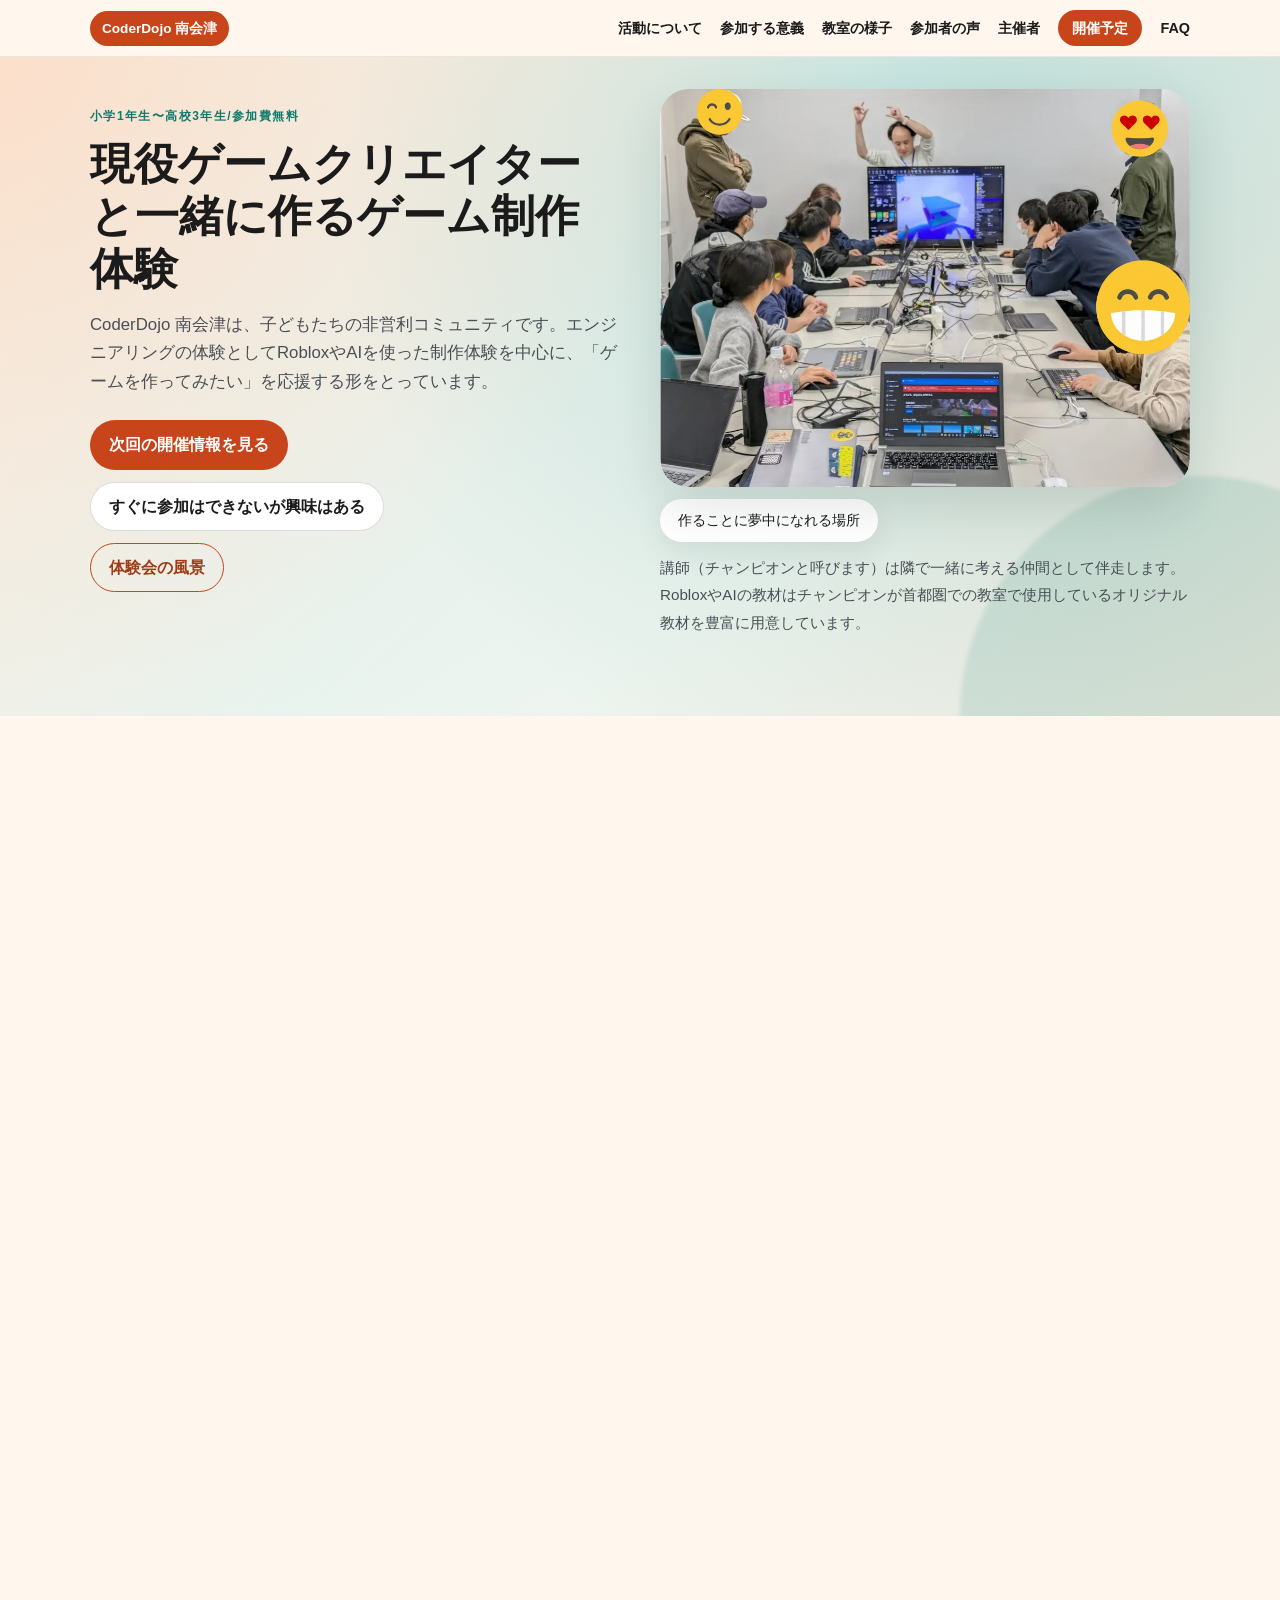
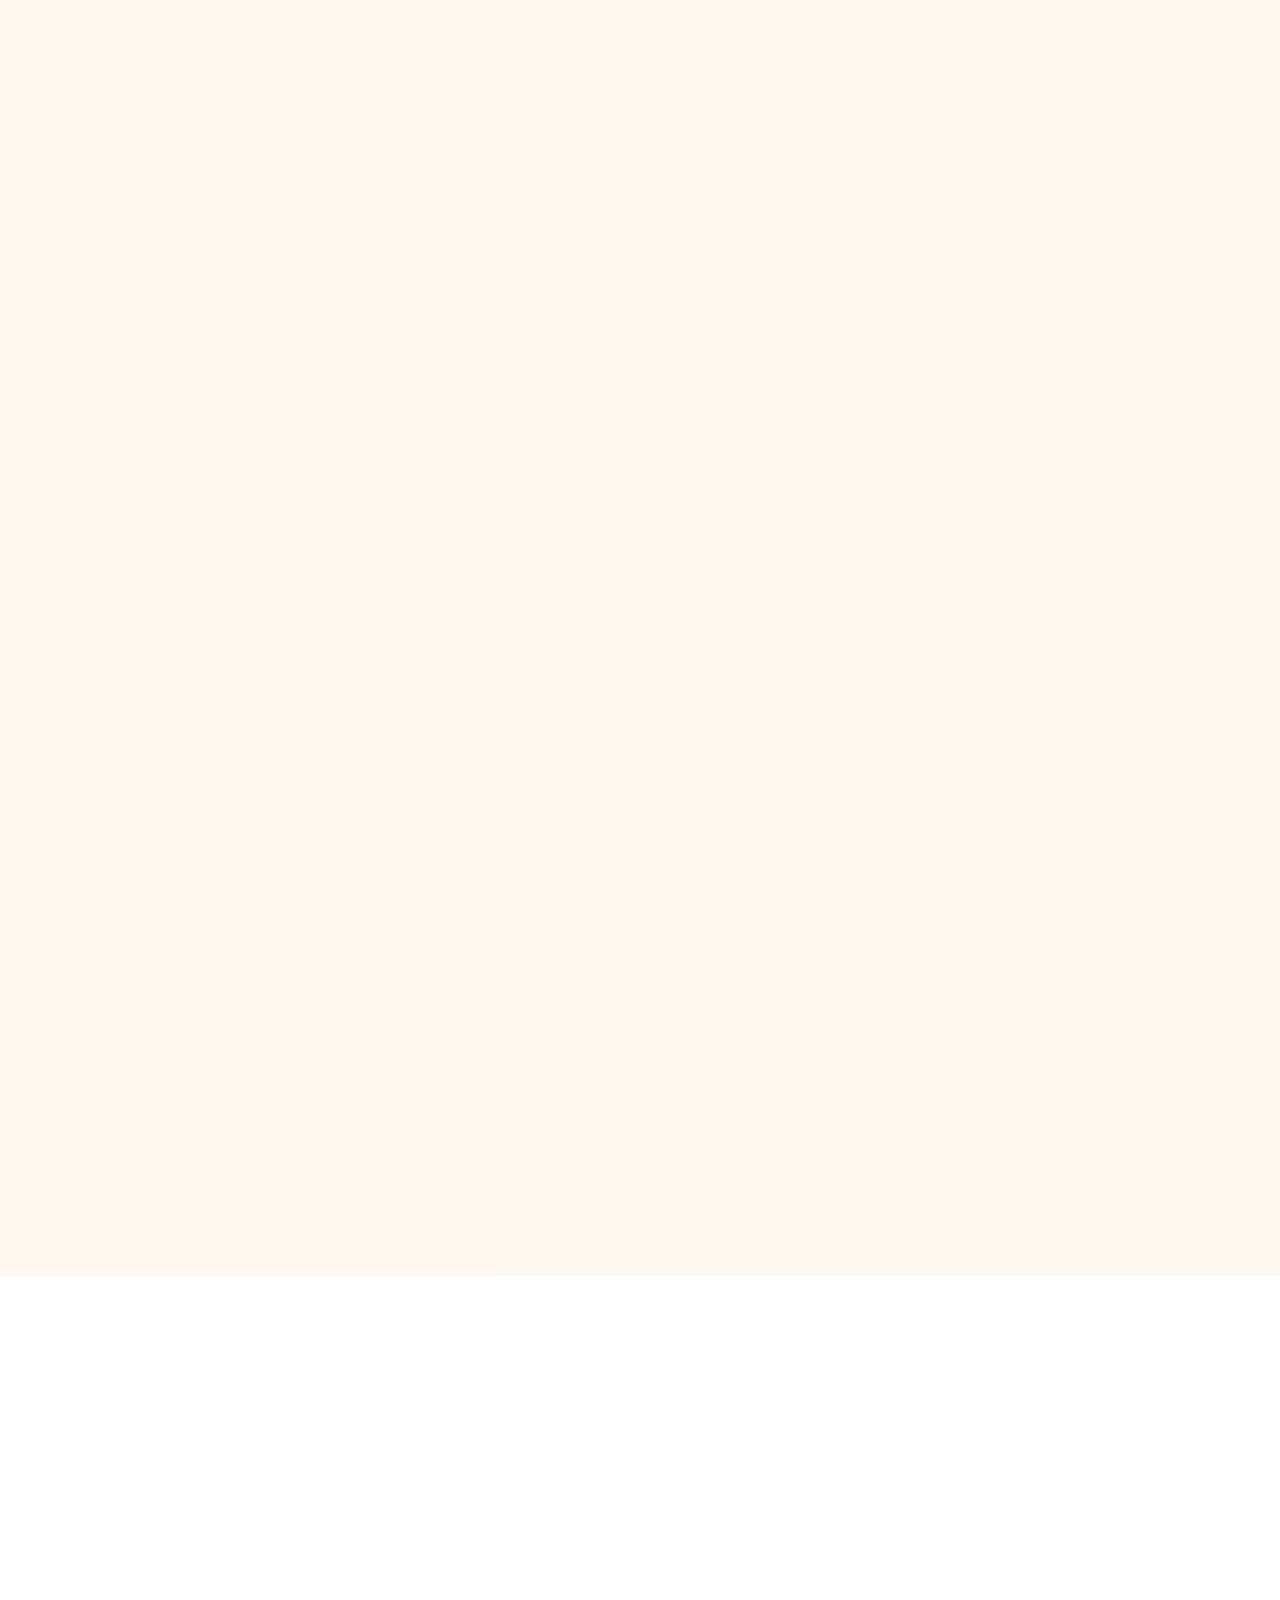
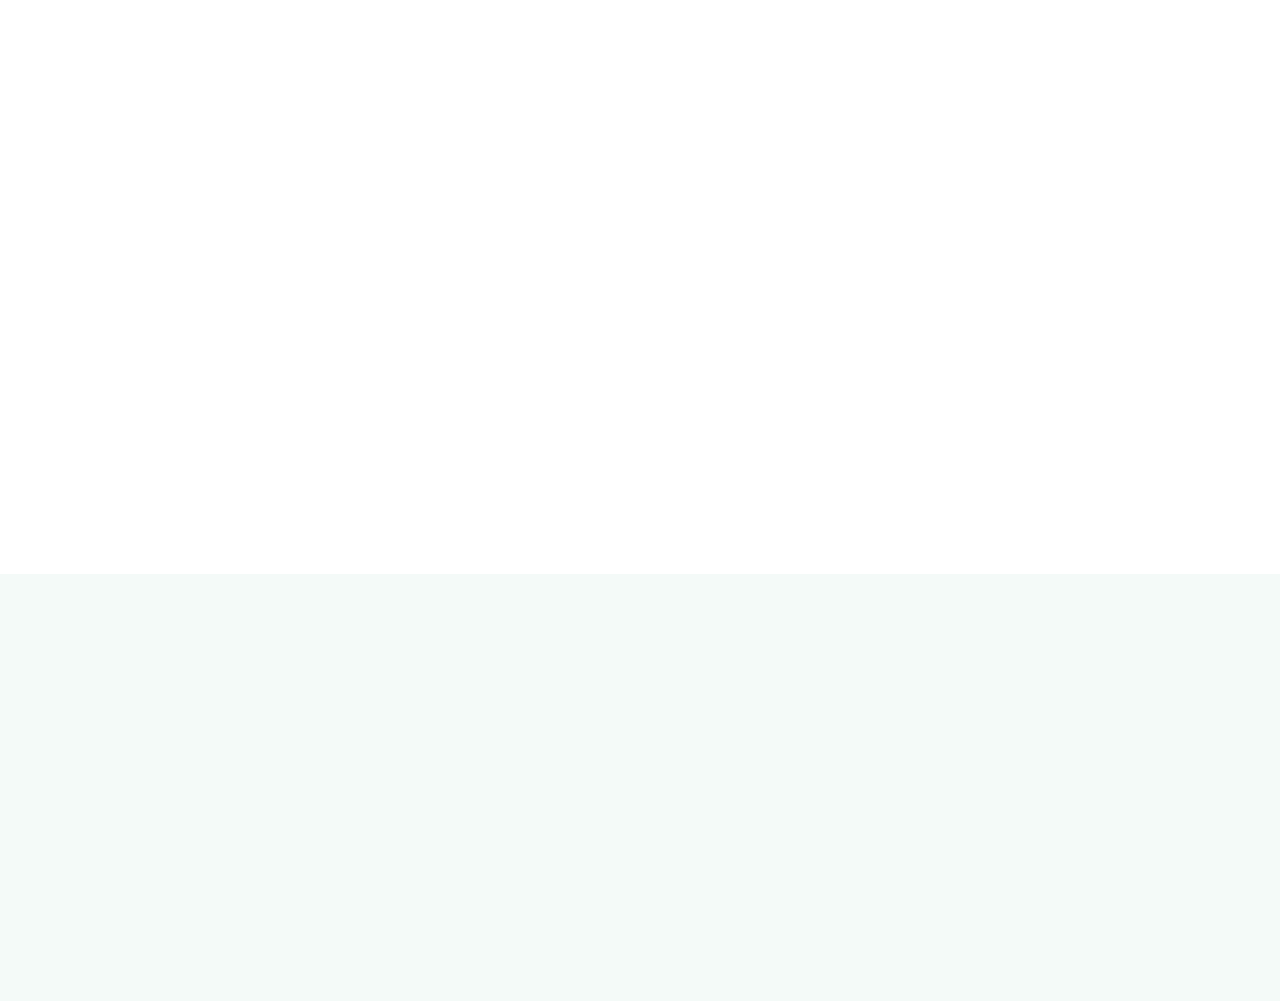
==== commit d12b8b02: "第8回のイベントページ公開に伴い申込み導線を接続 events/199001 が公開され200を返すようになったため、準備中の表記を 正式な申込み導線に差し替えた。  - 第8回カードに申込みボタンを" ====
--- a/index.html
+++ b/index.html
@@ -99,7 +99,15 @@
             "image": [
               "https://hoshihirotaka.github.io/CoderDojoMinamiAizu/assets/hero.png"
             ],
-            "description": "南会津の子どもたちと一緒に“作る”時間を育てる体験会です。参加費無料。申込みページは準備中です。",
+            "description": "南会津の子どもたちと一緒に“作る”時間を育てる体験会です。参加費無料。",
+            "offers": {
+              "@type": "Offer",
+              "price": "0",
+              "priceCurrency": "JPY",
+              "availability": "https://schema.org/InStock",
+              "validFrom": "2026-09-02T00:00:00+09:00",
+              "url": "https://coderdojo-minamiaizu.doorkeeper.jp/events/199001?utm_source=lp&utm_medium=referral&utm_campaign=coderdojo"
+            },
             "organizer": {
               "@id": "https://hoshihirotaka.github.io/CoderDojoMinamiAizu/#organization"
             },
@@ -450,8 +458,7 @@
                 <li>持ち物：ノートパソコン（お持ちの方）※貸出用もあります</li>
                 <li>参加費：無料</li>
               </ul>
-              <p class="schedule__note-pending">申込みページは準備中です。メンバー登録をしていただくと、受付開始のお知らせが届きます。</p>
-              <a class="button button--outline" href="https://coderdojo-minamiaizu.doorkeeper.jp/?utm_source=lp&utm_medium=referral&utm_campaign=coderdojo" target="_blank" rel="noreferrer" data-track="upcoming_notify">メンバー登録で開催のお知らせを受け取る</a>
+              <a class="button button--primary js-apply-button" href="https://coderdojo-minamiaizu.doorkeeper.jp/events/199001?utm_source=lp&utm_medium=referral&utm_campaign=coderdojo" target="_blank" rel="noreferrer">Doorkeeperで申し込む</a>
             </div>
             <div class="schedule__map">
               <picture>
--- a/styles.css
+++ b/styles.css
@@ -787,6 +787,8 @@
   }
 }
 
+/* 日程だけ先に告知し、申込ページがまだ公開されていないときに使う。
+   2026-09-02に第8回のページが公開されたため現在は未使用。次回また使う。 */
 .schedule__note-pending {
   color: var(--muted);
   font-size: 0.9rem;
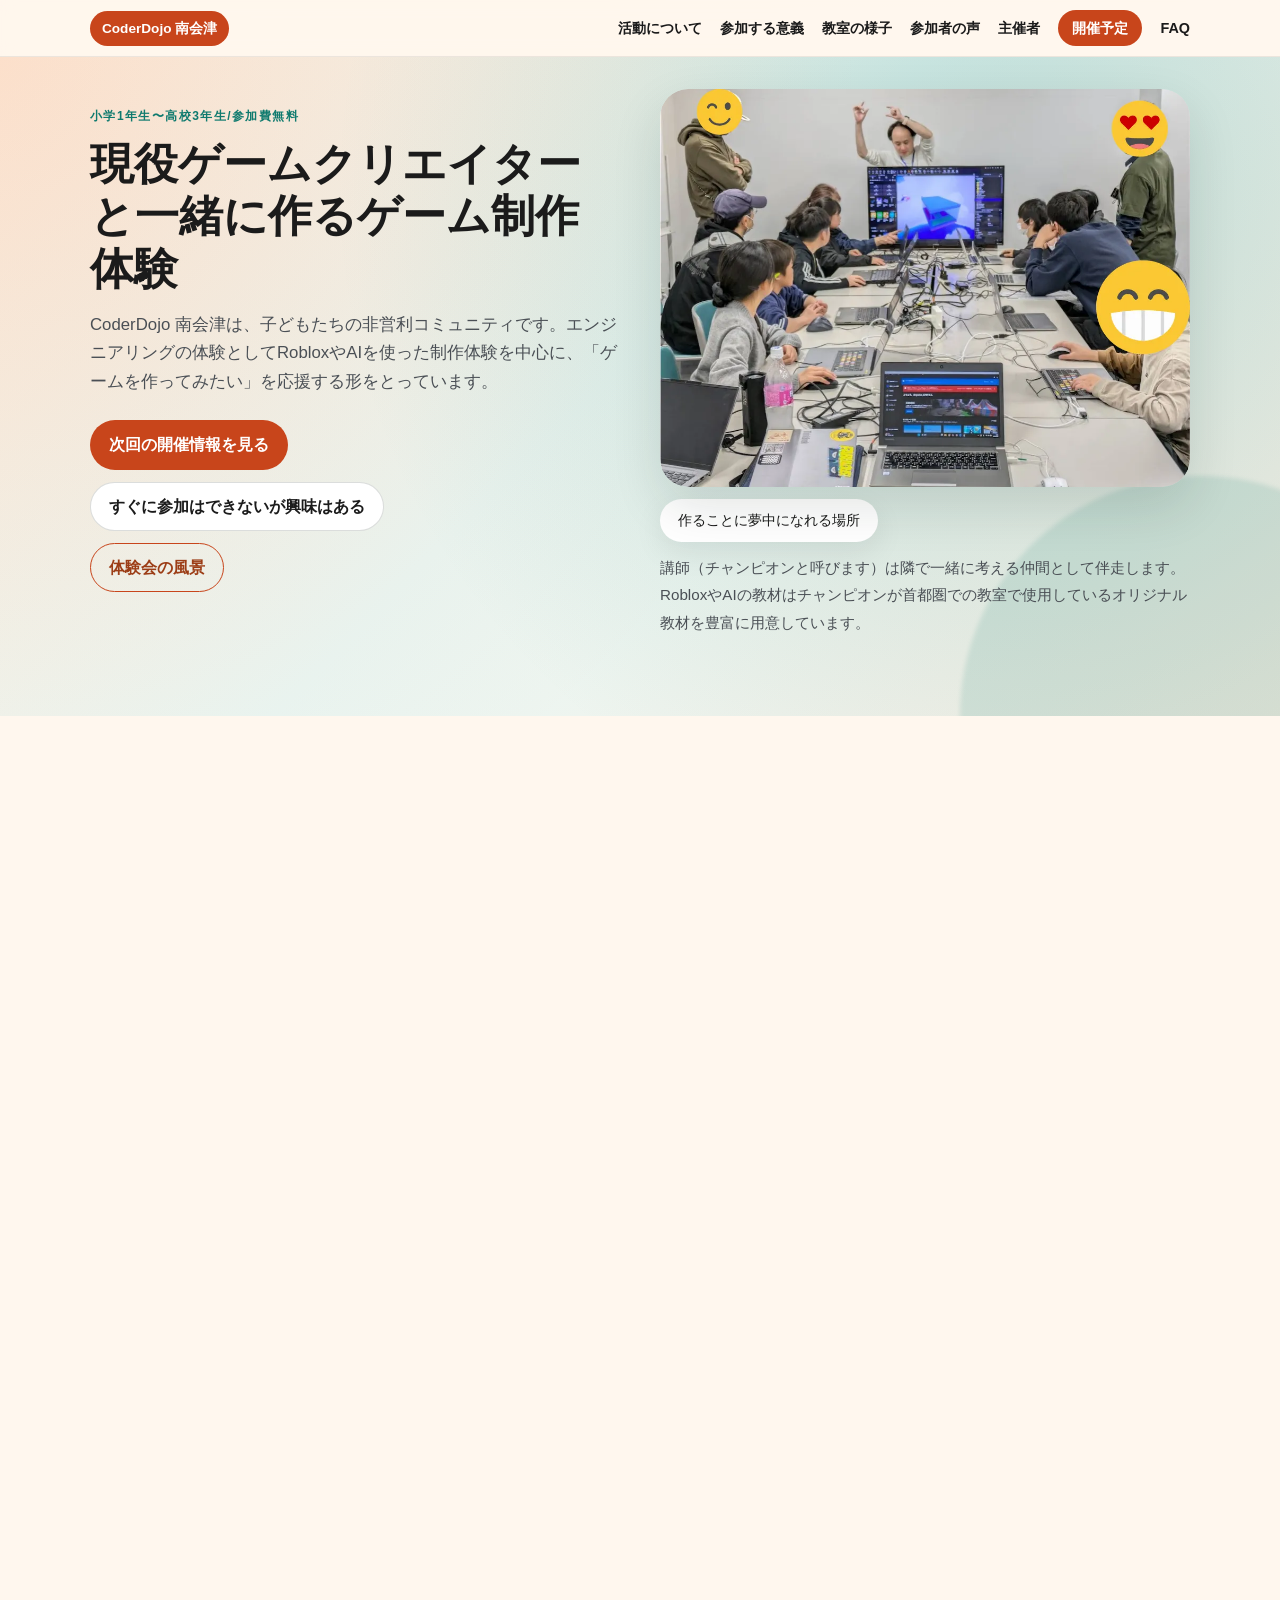
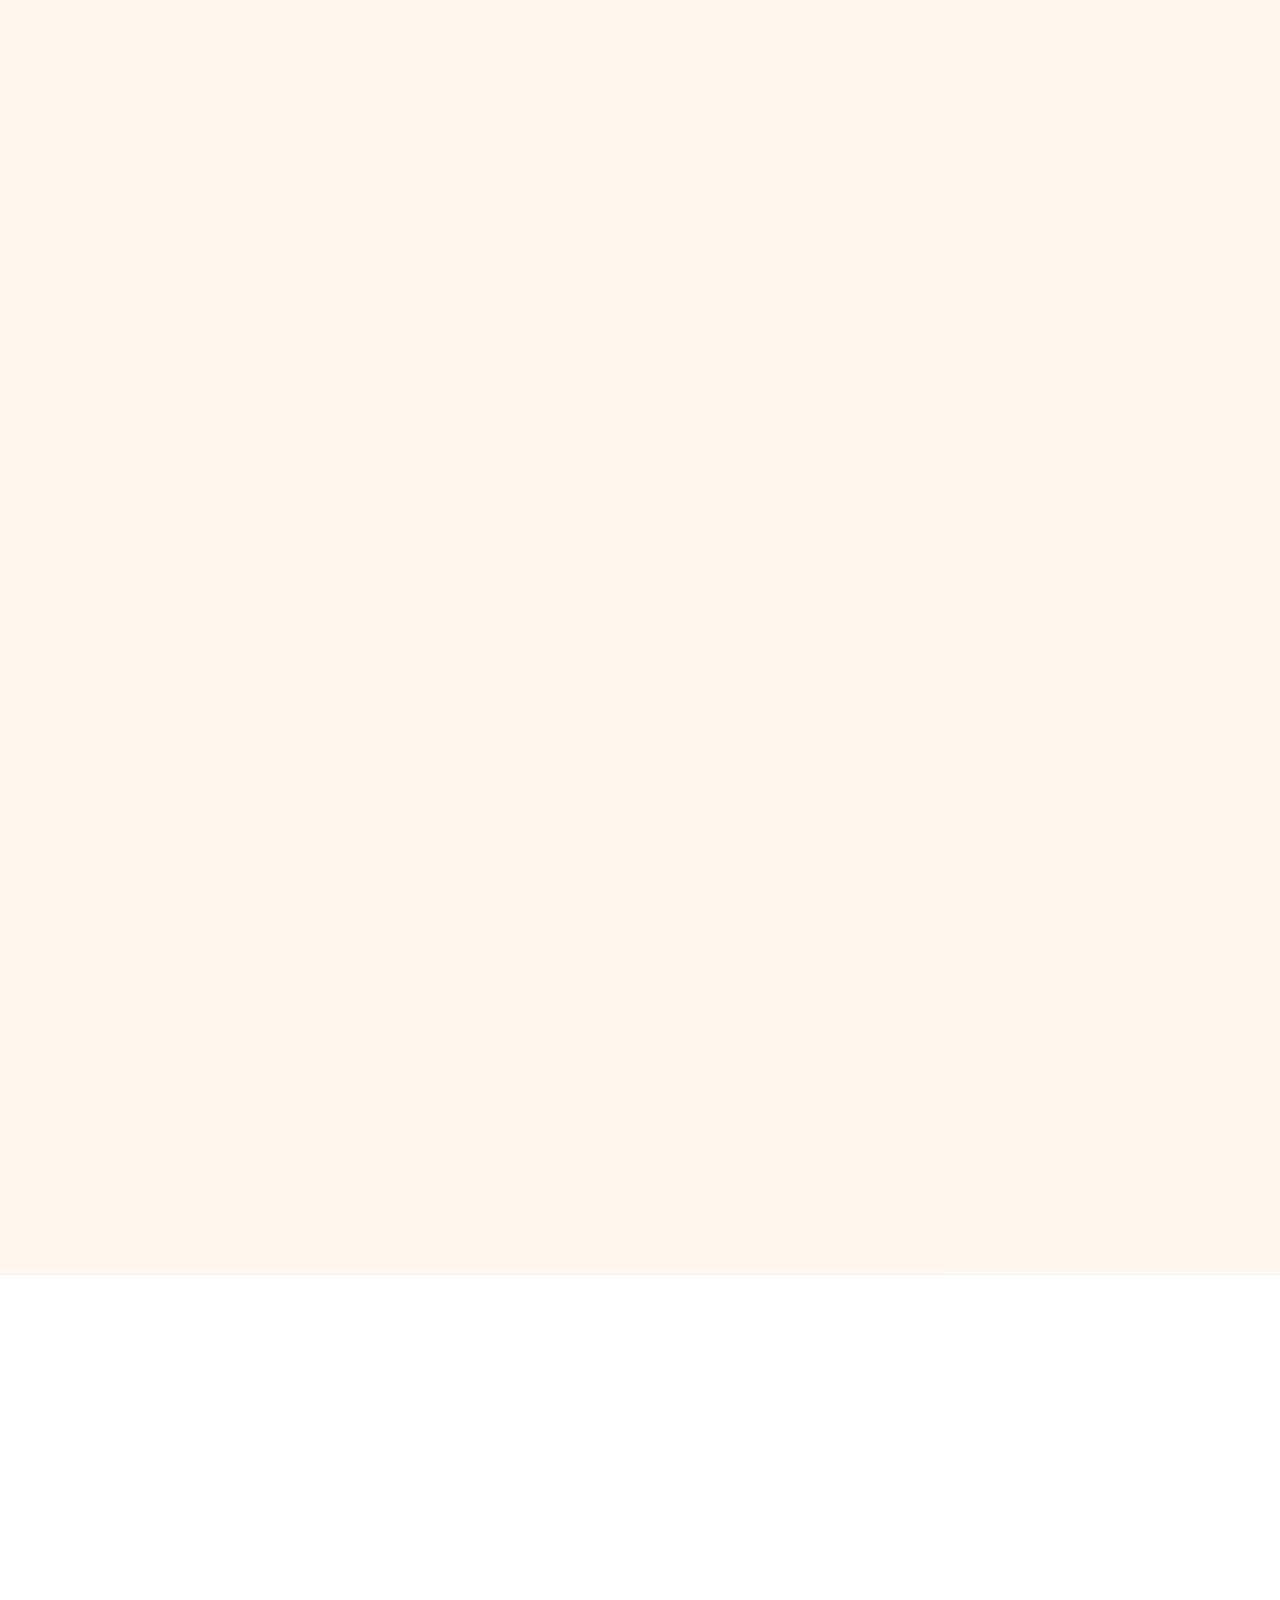
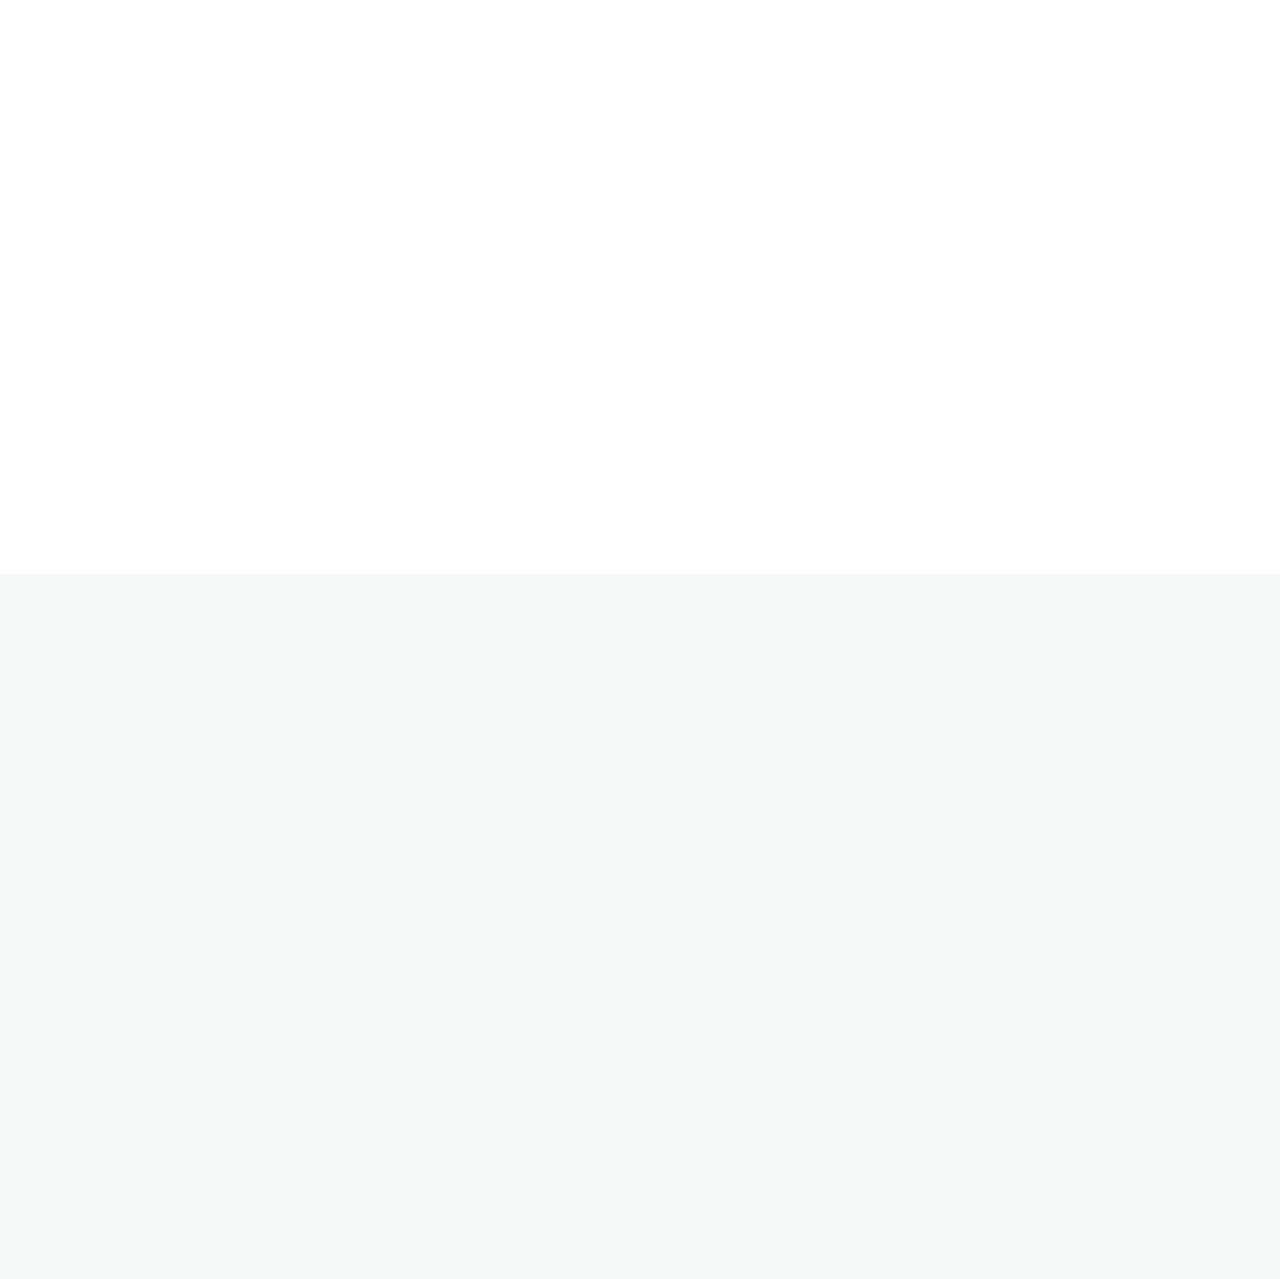
==== commit f246469b: "第9回（12/13）・第10回（1/17）をLPに掲載 多目的ホールの予約が取れたため2回分をまとめて準備。Doorkeeperの イベントページはまだ無いので、LPは「申込みページ準備中」で掲載する" ====
--- a/index.html
+++ b/index.html
@@ -45,42 +45,6 @@
           },
           {
             "@type": "Event",
-            "@id": "https://hoshihirotaka.github.io/CoderDojoMinamiAizu/#event-2026-09-27",
-            "name": "第7回CoderDojo 南会津（2026年9月27日）",
-            "startDate": "2026-09-27T13:30:00+09:00",
-            "endDate": "2026-09-27T16:00:00+09:00",
-            "eventStatus": "https://schema.org/EventScheduled",
-            "eventAttendanceMode": "https://schema.org/OfflineEventAttendanceMode",
-            "location": {
-              "@type": "Place",
-              "name": "南会津町役場本庁舎多目的ホール",
-              "address": {
-                "@type": "PostalAddress",
-                "addressRegion": "福島県",
-                "addressLocality": "南会津町"
-              }
-            },
-            "image": [
-              "https://hoshihirotaka.github.io/CoderDojoMinamiAizu/assets/hero.png"
-            ],
-            "description": "南会津の子どもたちと一緒に“作る”時間を育てる体験会です。参加費無料。",
-            "offers": {
-              "@type": "Offer",
-              "price": "0",
-              "priceCurrency": "JPY",
-              "availability": "https://schema.org/InStock",
-              "validFrom": "2026-08-24T00:00:00+09:00",
-              "url": "https://coderdojo-minamiaizu.doorkeeper.jp/events/199000?utm_source=lp&utm_medium=referral&utm_campaign=coderdojo"
-            },
-            "organizer": {
-              "@id": "https://hoshihirotaka.github.io/CoderDojoMinamiAizu/#organization"
-            },
-            "performer": {
-              "@id": "https://hoshihirotaka.github.io/CoderDojoMinamiAizu/#organization"
-            }
-          },
-          {
-            "@type": "Event",
             "@id": "https://hoshihirotaka.github.io/CoderDojoMinamiAizu/#event-2026-11-15",
             "name": "第8回CoderDojo 南会津（2026年11月15日）",
             "startDate": "2026-11-15T13:30:00+09:00",
@@ -108,6 +72,62 @@
               "validFrom": "2026-09-02T00:00:00+09:00",
               "url": "https://coderdojo-minamiaizu.doorkeeper.jp/events/199001?utm_source=lp&utm_medium=referral&utm_campaign=coderdojo"
             },
+            "organizer": {
+              "@id": "https://hoshihirotaka.github.io/CoderDojoMinamiAizu/#organization"
+            },
+            "performer": {
+              "@id": "https://hoshihirotaka.github.io/CoderDojoMinamiAizu/#organization"
+            }
+          },
+          {
+            "@type": "Event",
+            "@id": "https://hoshihirotaka.github.io/CoderDojoMinamiAizu/#event-2026-12-13",
+            "name": "第9回CoderDojo 南会津（2026年12月13日）",
+            "startDate": "2026-12-13T13:30:00+09:00",
+            "endDate": "2026-12-13T16:00:00+09:00",
+            "eventStatus": "https://schema.org/EventScheduled",
+            "eventAttendanceMode": "https://schema.org/OfflineEventAttendanceMode",
+            "location": {
+              "@type": "Place",
+              "name": "南会津町役場本庁舎多目的ホール",
+              "address": {
+                "@type": "PostalAddress",
+                "addressRegion": "福島県",
+                "addressLocality": "南会津町"
+              }
+            },
+            "image": [
+              "https://hoshihirotaka.github.io/CoderDojoMinamiAizu/assets/hero.png"
+            ],
+            "description": "南会津の子どもたちと一緒に“作る”時間を育てる体験会です。参加費無料。申込みページは準備中です。",
+            "organizer": {
+              "@id": "https://hoshihirotaka.github.io/CoderDojoMinamiAizu/#organization"
+            },
+            "performer": {
+              "@id": "https://hoshihirotaka.github.io/CoderDojoMinamiAizu/#organization"
+            }
+          },
+          {
+            "@type": "Event",
+            "@id": "https://hoshihirotaka.github.io/CoderDojoMinamiAizu/#event-2027-01-17",
+            "name": "第10回CoderDojo 南会津（2027年1月17日）",
+            "startDate": "2027-01-17T13:30:00+09:00",
+            "endDate": "2027-01-17T16:00:00+09:00",
+            "eventStatus": "https://schema.org/EventScheduled",
+            "eventAttendanceMode": "https://schema.org/OfflineEventAttendanceMode",
+            "location": {
+              "@type": "Place",
+              "name": "南会津町役場本庁舎多目的ホール",
+              "address": {
+                "@type": "PostalAddress",
+                "addressRegion": "福島県",
+                "addressLocality": "南会津町"
+              }
+            },
+            "image": [
+              "https://hoshihirotaka.github.io/CoderDojoMinamiAizu/assets/hero.png"
+            ],
+            "description": "南会津の子どもたちと一緒に“作る”時間を育てる体験会です。参加費無料。申込みページは準備中です。",
             "organizer": {
               "@id": "https://hoshihirotaka.github.io/CoderDojoMinamiAizu/#organization"
             },
@@ -431,22 +451,9 @@
         <div class="section__content">
           <div class="section__title">
             <p class="eyebrow">Action</p>
-            <h2>次回の開催</h2>
+            <h2>開催予定</h2>
           </div>
           <div class="schedule">
-            <div class="schedule__card">
-              <h3>第7回CoderDojo 南会津</h3>
-              <p class="schedule__date">2026年9月27日（日） 13:30〜16:00</p>
-              <ul class="list">
-                <li>会場：南会津町役場本庁舎多目的ホール</li>
-                <li>住所：福島県南会津郡南会津町田島字後原甲3531番地1（休日夜間入口からご入場ください）</li>
-                <li>最寄駅：会津鉄道 会津田島駅</li>
-                <li>対象：小学1年生〜高校3年生（小学生は保護者または親族の方の同伴をお願いします。おじいちゃん・おばあちゃんの同伴やお友達の親御様の見守りでも問題ありません）</li>
-                <li>持ち物：ノートパソコン（お持ちの方）※貸出用もあります</li>
-                <li>参加費：無料</li>
-              </ul>
-              <a class="button button--primary js-apply-button" id="apply-button" href="https://coderdojo-minamiaizu.doorkeeper.jp/events/199000?utm_source=lp&utm_medium=referral&utm_campaign=coderdojo" target="_blank" rel="noreferrer">Doorkeeperで申し込む</a>
-            </div>
             <div class="schedule__card">
               <h3>第8回CoderDojo 南会津</h3>
               <p class="schedule__date">2026年11月15日（日） 13:30〜16:00</p>
@@ -458,7 +465,37 @@
                 <li>持ち物：ノートパソコン（お持ちの方）※貸出用もあります</li>
                 <li>参加費：無料</li>
               </ul>
-              <a class="button button--primary js-apply-button" href="https://coderdojo-minamiaizu.doorkeeper.jp/events/199001?utm_source=lp&utm_medium=referral&utm_campaign=coderdojo" target="_blank" rel="noreferrer">Doorkeeperで申し込む</a>
+              <a class="button button--primary js-apply-button" id="apply-button" href="https://coderdojo-minamiaizu.doorkeeper.jp/events/199001?utm_source=lp&utm_medium=referral&utm_campaign=coderdojo" target="_blank" rel="noreferrer">Doorkeeperで申し込む</a>
+            </div>
+            <div class="schedule__card">
+              <h3>第9回CoderDojo 南会津</h3>
+              <p class="schedule__date">2026年12月13日（日） 13:30〜16:00</p>
+              <ul class="list">
+                <li>会場：南会津町役場本庁舎多目的ホール</li>
+                <li>住所：福島県南会津郡南会津町田島字後原甲3531番地1（休日夜間入口からご入場ください）</li>
+                <li>最寄駅：会津鉄道 会津田島駅</li>
+                <li>対象：小学1年生〜高校3年生（小学生は保護者または親族の方の同伴をお願いします。おじいちゃん・おばあちゃんの同伴やお友達の親御様の見守りでも問題ありません）</li>
+                <li>持ち物：ノートパソコン（お持ちの方）※貸出用もあります</li>
+                <li>参加費：無料</li>
+                <li>積雪など天候により、中止・延期となる場合があります</li>
+              </ul>
+              <p class="schedule__note-pending">申込みページは準備中です。メンバー登録をしていただくと、受付開始のお知らせが届きます。</p>
+              <a class="button button--outline" href="https://coderdojo-minamiaizu.doorkeeper.jp/?utm_source=lp&utm_medium=referral&utm_campaign=coderdojo" target="_blank" rel="noreferrer" data-track="upcoming_notify">メンバー登録で開催のお知らせを受け取る</a>
+            </div>
+            <div class="schedule__card">
+              <h3>第10回CoderDojo 南会津</h3>
+              <p class="schedule__date">2027年1月17日（日） 13:30〜16:00</p>
+              <ul class="list">
+                <li>会場：南会津町役場本庁舎多目的ホール</li>
+                <li>住所：福島県南会津郡南会津町田島字後原甲3531番地1（休日夜間入口からご入場ください）</li>
+                <li>最寄駅：会津鉄道 会津田島駅</li>
+                <li>対象：小学1年生〜高校3年生（小学生は保護者または親族の方の同伴をお願いします。おじいちゃん・おばあちゃんの同伴やお友達の親御様の見守りでも問題ありません）</li>
+                <li>持ち物：ノートパソコン（お持ちの方）※貸出用もあります</li>
+                <li>参加費：無料</li>
+                <li>積雪など天候により、中止・延期となる場合があります</li>
+              </ul>
+              <p class="schedule__note-pending">申込みページは準備中です。メンバー登録をしていただくと、受付開始のお知らせが届きます。</p>
+              <a class="button button--outline" href="https://coderdojo-minamiaizu.doorkeeper.jp/?utm_source=lp&utm_medium=referral&utm_campaign=coderdojo" target="_blank" rel="noreferrer" data-track="upcoming_notify">メンバー登録で開催のお知らせを受け取る</a>
             </div>
             <div class="schedule__map">
               <picture>
--- a/styles.css
+++ b/styles.css
@@ -788,9 +788,10 @@
 }
 
 /* 日程だけ先に告知し、申込ページがまだ公開されていないときに使う。
-   2026-09-02に第8回のページが公開されたため現在は未使用。次回また使う。 */
+   第9回・第10回（2026-11-11掲載）で使用中。 */
 .schedule__note-pending {
   color: var(--muted);
   font-size: 0.9rem;
+  margin-top: 12px;
   margin-bottom: 16px;
 }
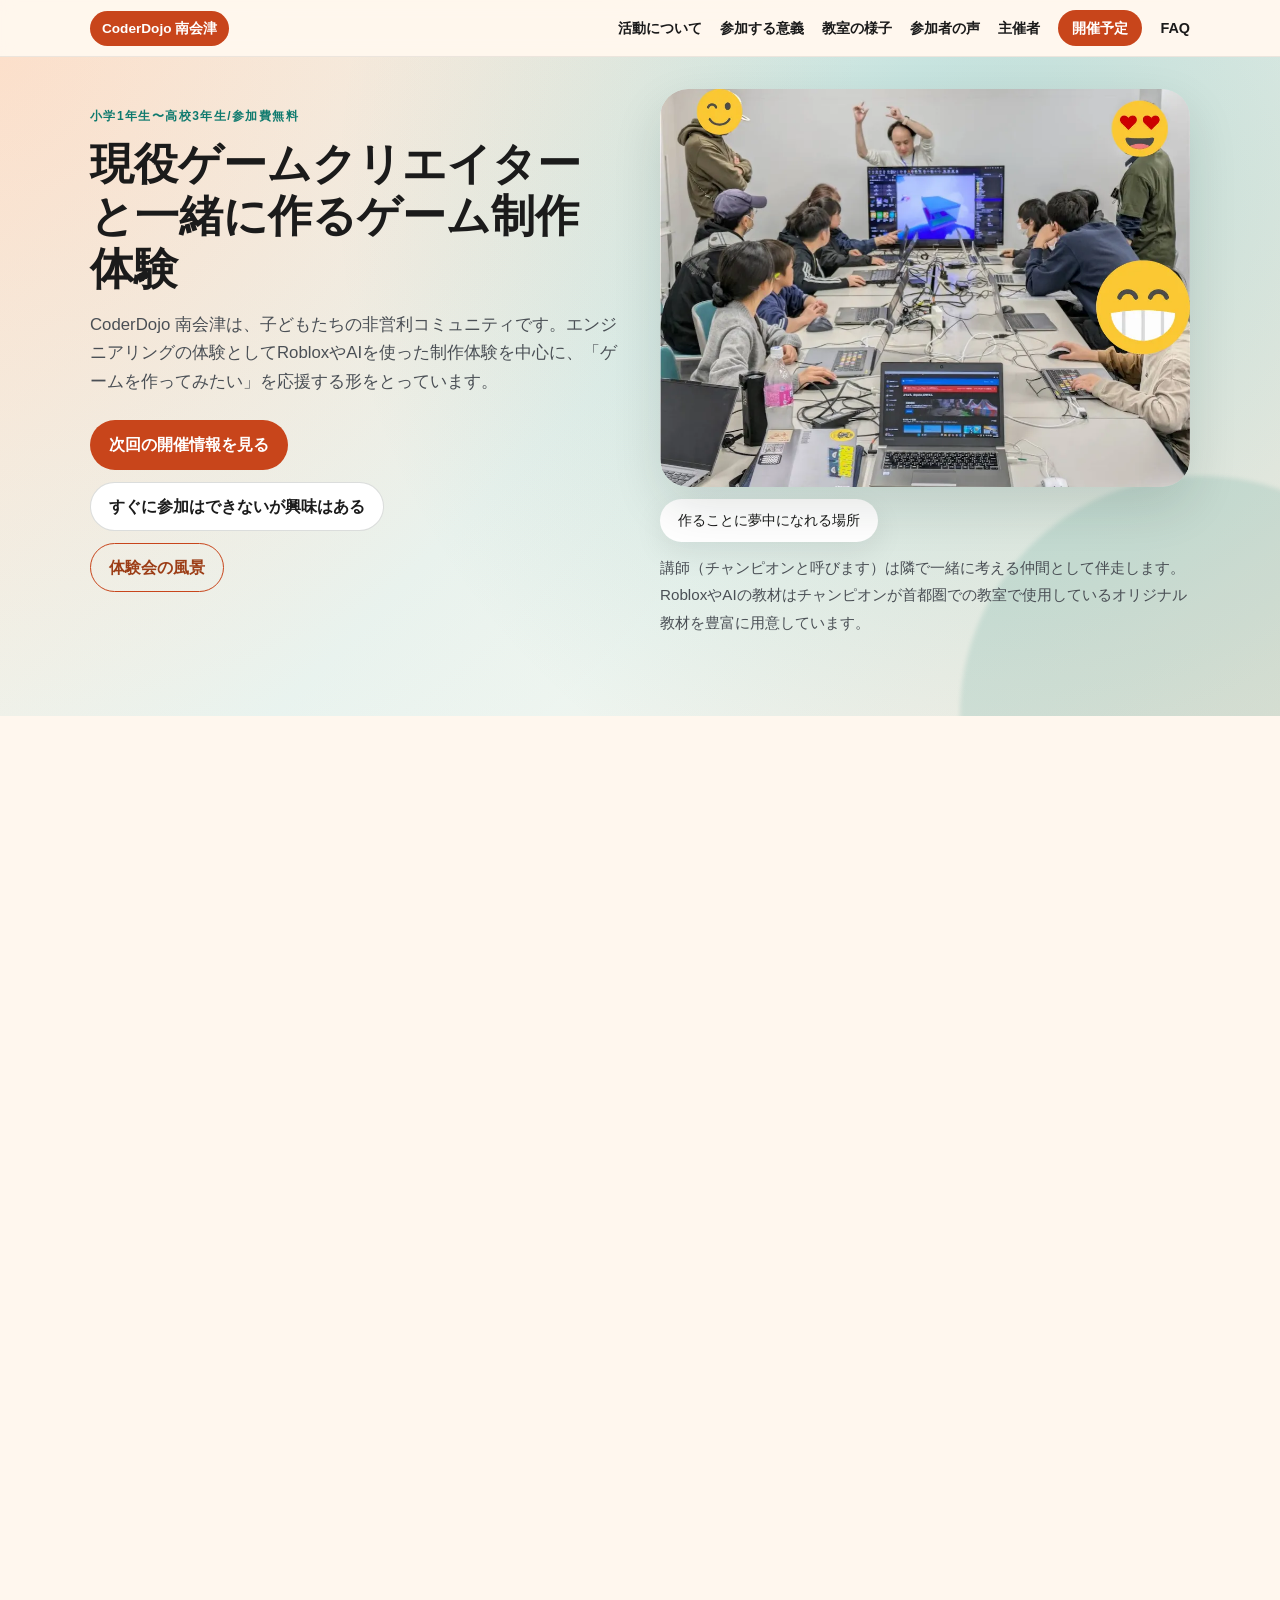
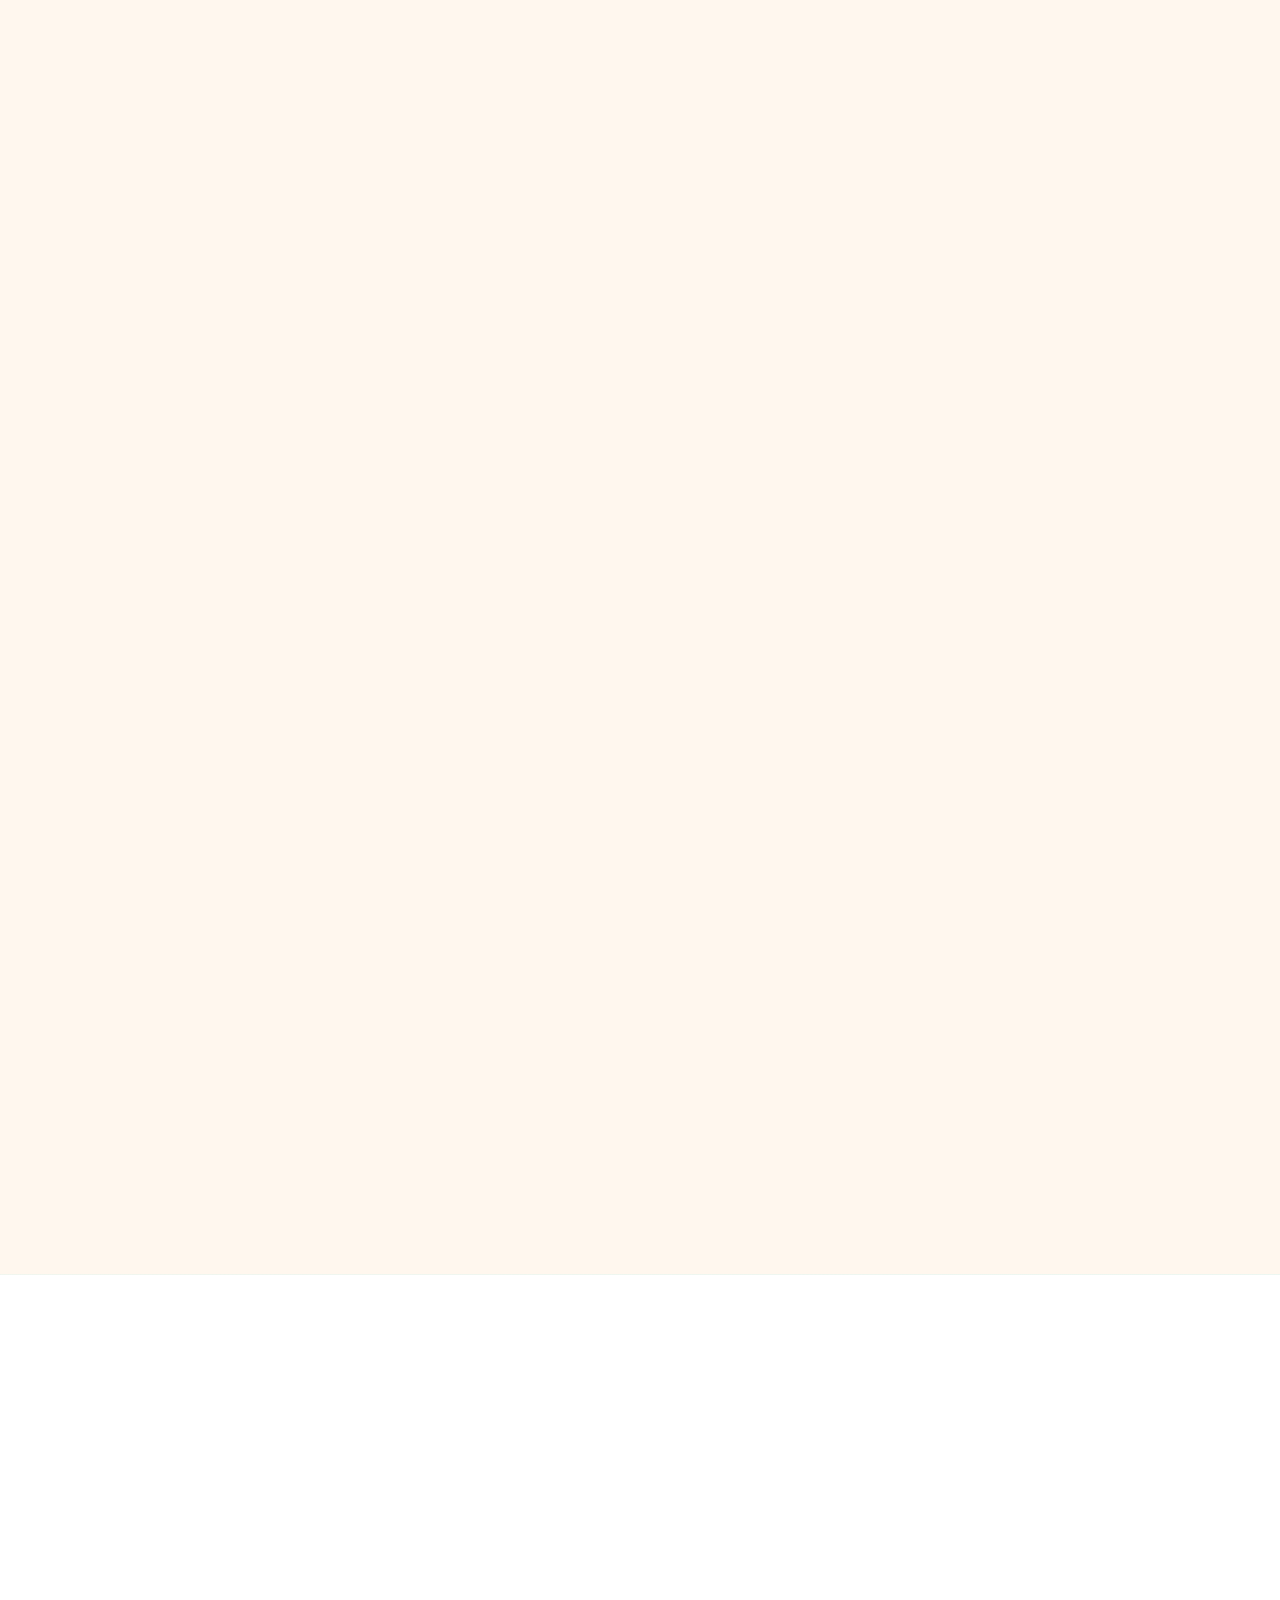
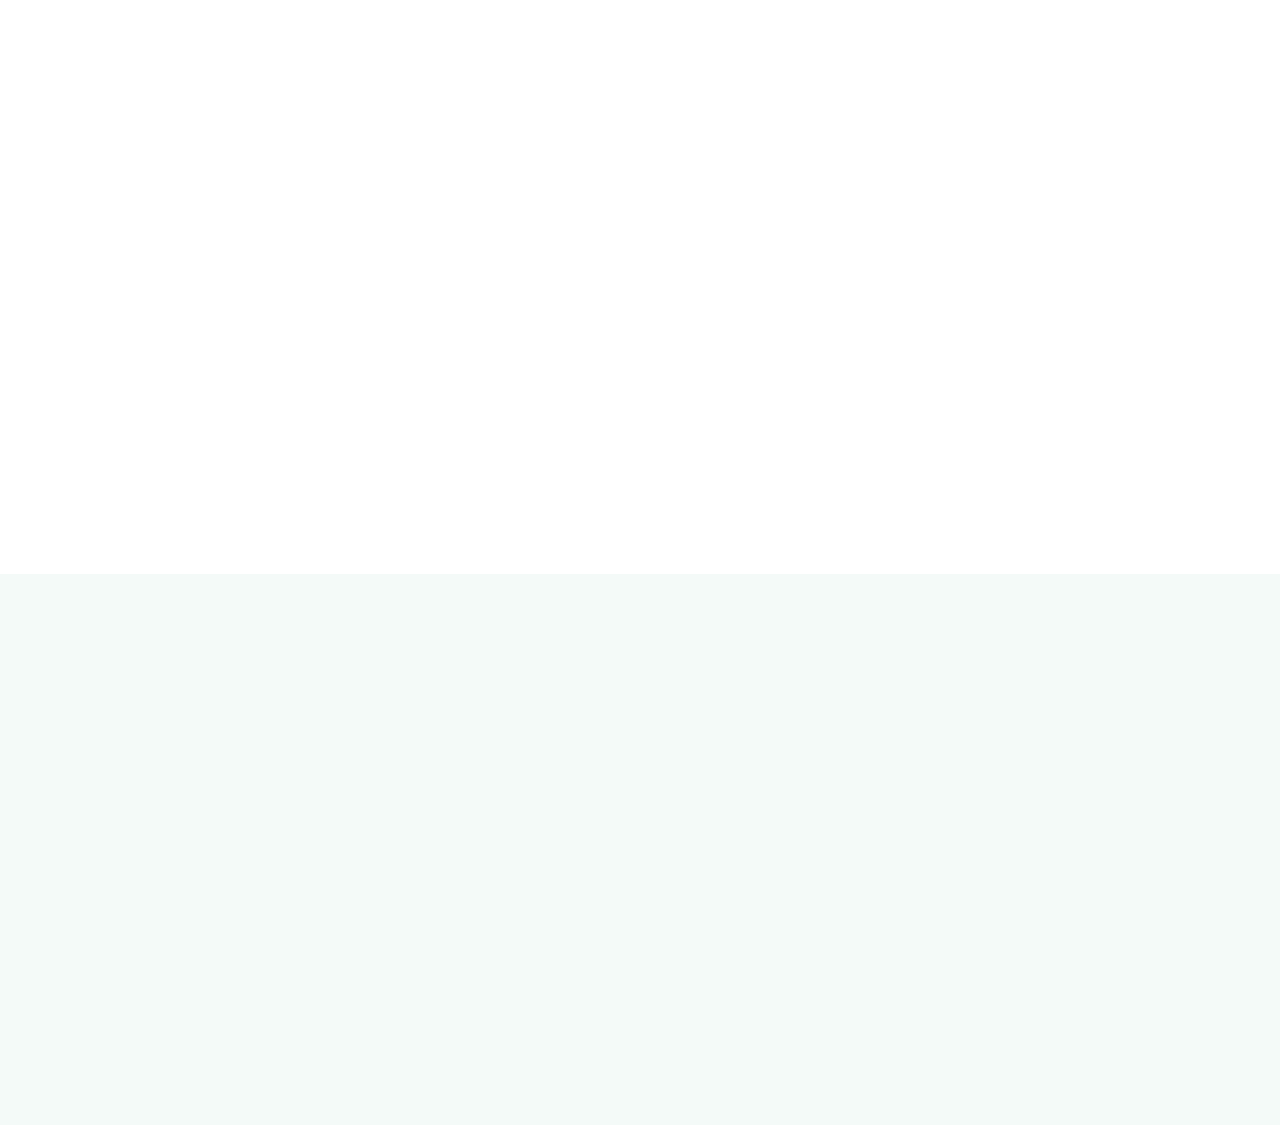
==== commit 365b74be: "第9回・第10回のイベントページ公開に伴い申込みボタンを接続 events/200414（12/13）と events/200415（1/17）が公開されたため、 「申込みページ準備中」の表示を申込み" ====
--- a/index.html
+++ b/index.html
@@ -99,7 +99,15 @@
             "image": [
               "https://hoshihirotaka.github.io/CoderDojoMinamiAizu/assets/hero.png"
             ],
-            "description": "南会津の子どもたちと一緒に“作る”時間を育てる体験会です。参加費無料。申込みページは準備中です。",
+            "description": "南会津の子どもたちと一緒に“作る”時間を育てる体験会です。参加費無料。",
+            "offers": {
+              "@type": "Offer",
+              "price": "0",
+              "priceCurrency": "JPY",
+              "availability": "https://schema.org/InStock",
+              "validFrom": "2026-11-11T00:00:00+09:00",
+              "url": "https://coderdojo-minamiaizu.doorkeeper.jp/events/200414?utm_source=lp&utm_medium=referral&utm_campaign=coderdojo"
+            },
             "organizer": {
               "@id": "https://hoshihirotaka.github.io/CoderDojoMinamiAizu/#organization"
             },
@@ -127,7 +135,15 @@
             "image": [
               "https://hoshihirotaka.github.io/CoderDojoMinamiAizu/assets/hero.png"
             ],
-            "description": "南会津の子どもたちと一緒に“作る”時間を育てる体験会です。参加費無料。申込みページは準備中です。",
+            "description": "南会津の子どもたちと一緒に“作る”時間を育てる体験会です。参加費無料。",
+            "offers": {
+              "@type": "Offer",
+              "price": "0",
+              "priceCurrency": "JPY",
+              "availability": "https://schema.org/InStock",
+              "validFrom": "2026-11-11T00:00:00+09:00",
+              "url": "https://coderdojo-minamiaizu.doorkeeper.jp/events/200415?utm_source=lp&utm_medium=referral&utm_campaign=coderdojo"
+            },
             "organizer": {
               "@id": "https://hoshihirotaka.github.io/CoderDojoMinamiAizu/#organization"
             },
@@ -479,8 +495,7 @@
                 <li>参加費：無料</li>
                 <li>積雪など天候により、中止・延期となる場合があります</li>
               </ul>
-              <p class="schedule__note-pending">申込みページは準備中です。メンバー登録をしていただくと、受付開始のお知らせが届きます。</p>
-              <a class="button button--outline" href="https://coderdojo-minamiaizu.doorkeeper.jp/?utm_source=lp&utm_medium=referral&utm_campaign=coderdojo" target="_blank" rel="noreferrer" data-track="upcoming_notify">メンバー登録で開催のお知らせを受け取る</a>
+              <a class="button button--primary js-apply-button" href="https://coderdojo-minamiaizu.doorkeeper.jp/events/200414?utm_source=lp&utm_medium=referral&utm_campaign=coderdojo" target="_blank" rel="noreferrer">Doorkeeperで申し込む</a>
             </div>
             <div class="schedule__card">
               <h3>第10回CoderDojo 南会津</h3>
@@ -494,8 +509,7 @@
                 <li>参加費：無料</li>
                 <li>積雪など天候により、中止・延期となる場合があります</li>
               </ul>
-              <p class="schedule__note-pending">申込みページは準備中です。メンバー登録をしていただくと、受付開始のお知らせが届きます。</p>
-              <a class="button button--outline" href="https://coderdojo-minamiaizu.doorkeeper.jp/?utm_source=lp&utm_medium=referral&utm_campaign=coderdojo" target="_blank" rel="noreferrer" data-track="upcoming_notify">メンバー登録で開催のお知らせを受け取る</a>
+              <a class="button button--primary js-apply-button" href="https://coderdojo-minamiaizu.doorkeeper.jp/events/200415?utm_source=lp&utm_medium=referral&utm_campaign=coderdojo" target="_blank" rel="noreferrer">Doorkeeperで申し込む</a>
             </div>
             <div class="schedule__map">
               <picture>
--- a/styles.css
+++ b/styles.css
@@ -788,7 +788,7 @@
 }
 
 /* 日程だけ先に告知し、申込ページがまだ公開されていないときに使う。
-   第9回・第10回（2026-11-11掲載）で使用中。 */
+   現在は未使用（第9回・第10回は2026-11-11にページ公開済み）。次にまた使う。 */
 .schedule__note-pending {
   color: var(--muted);
   font-size: 0.9rem;
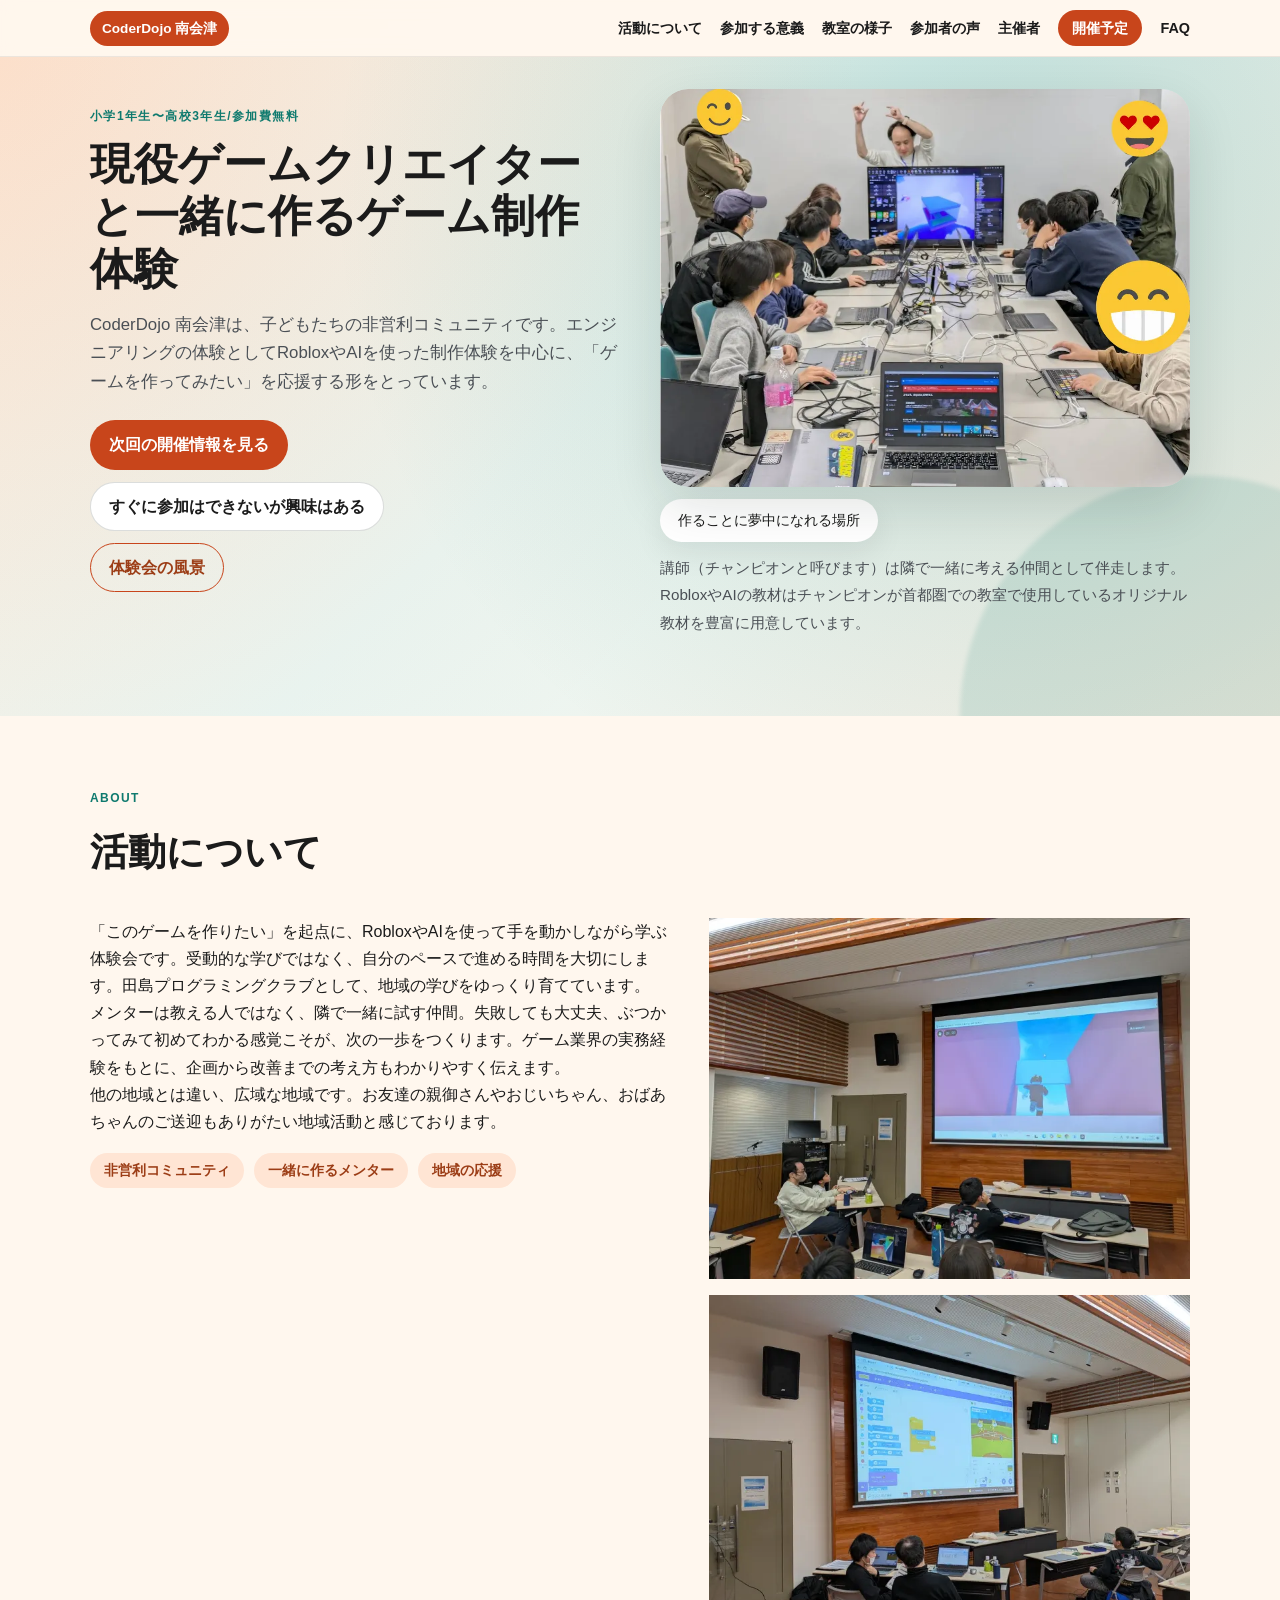
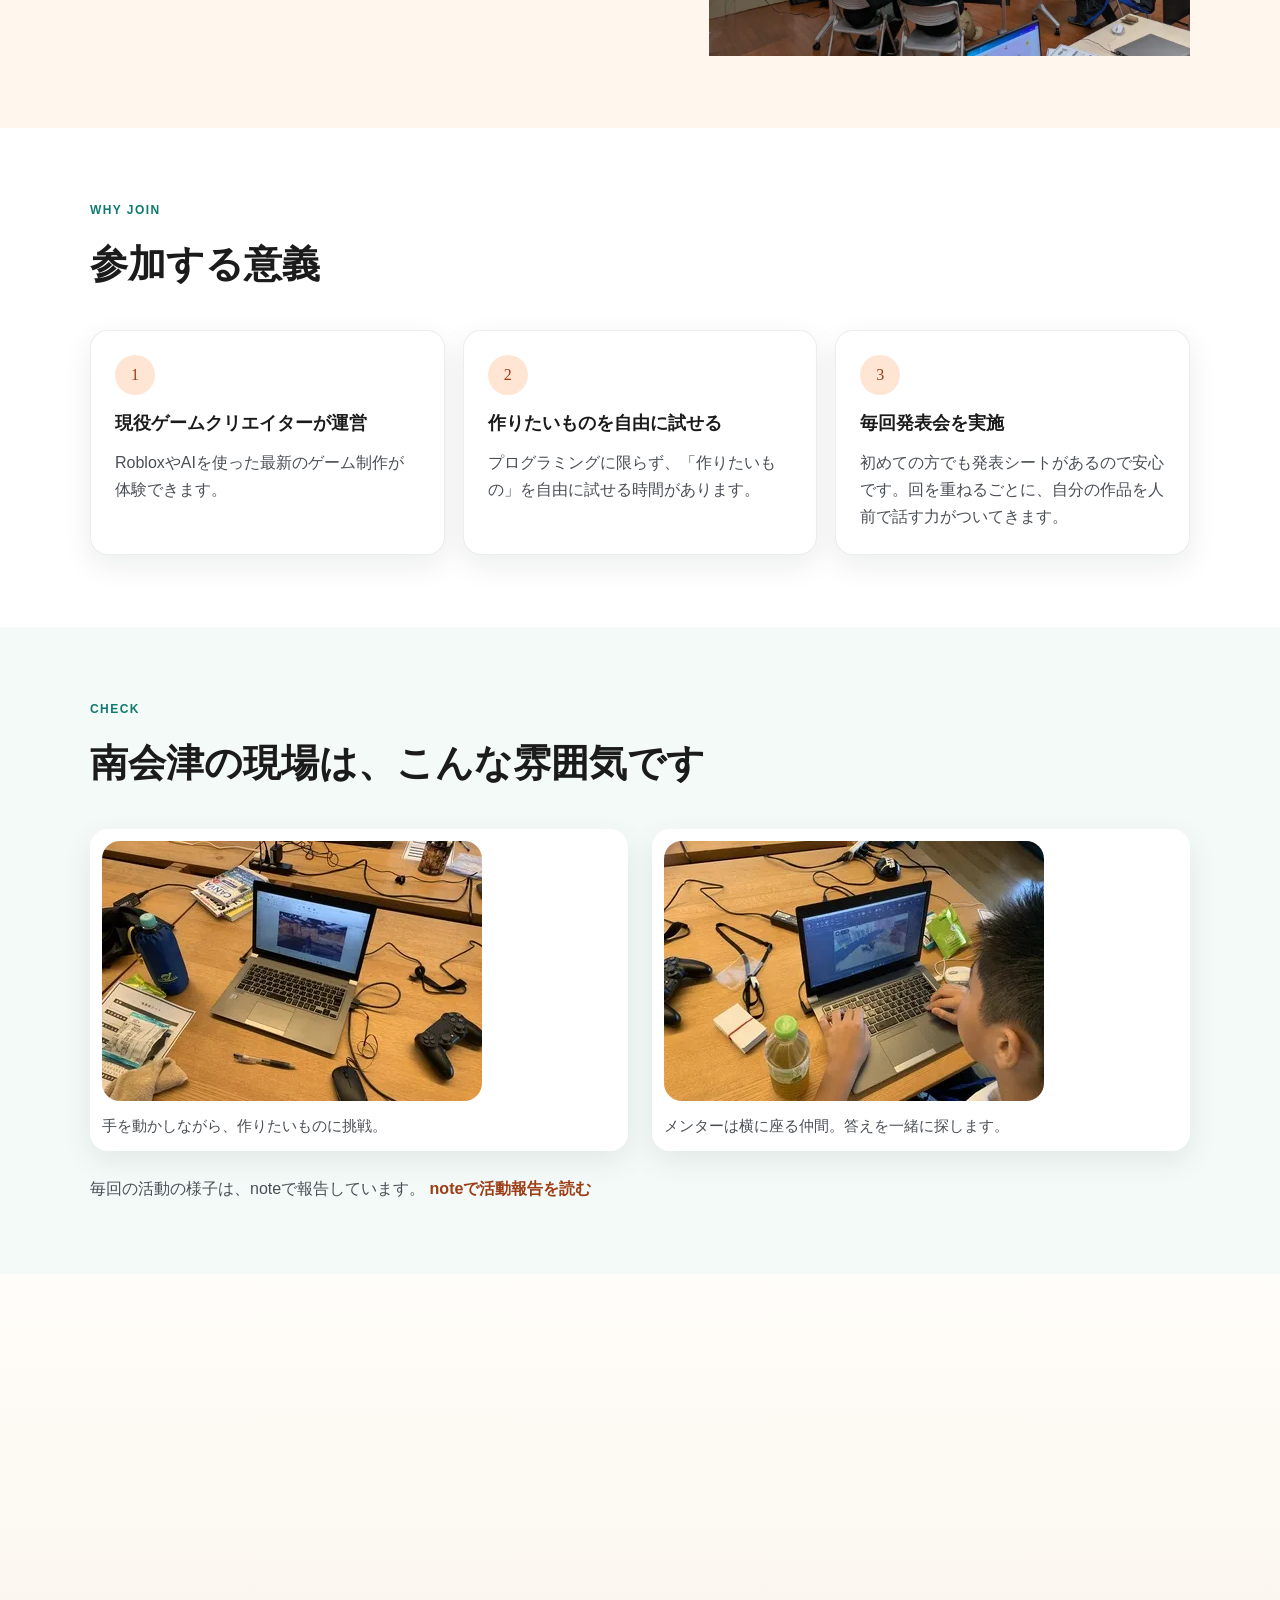
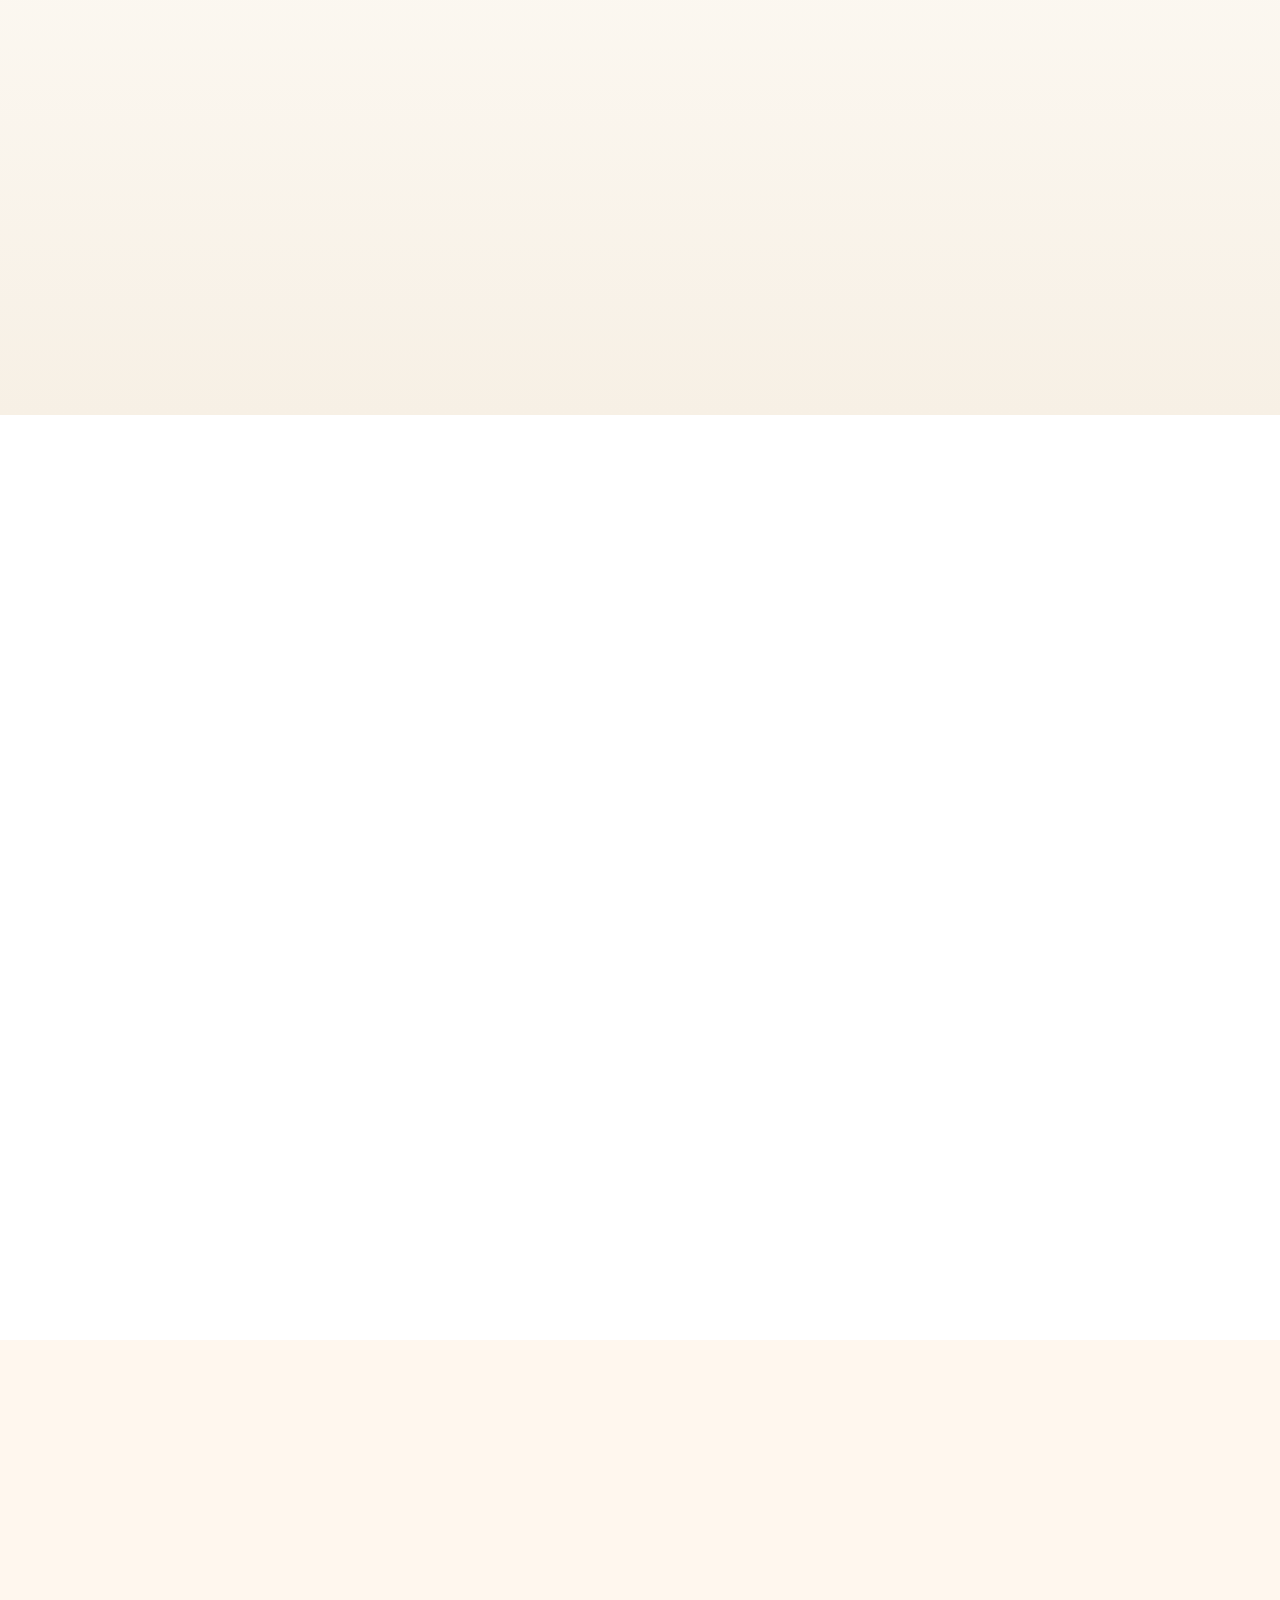
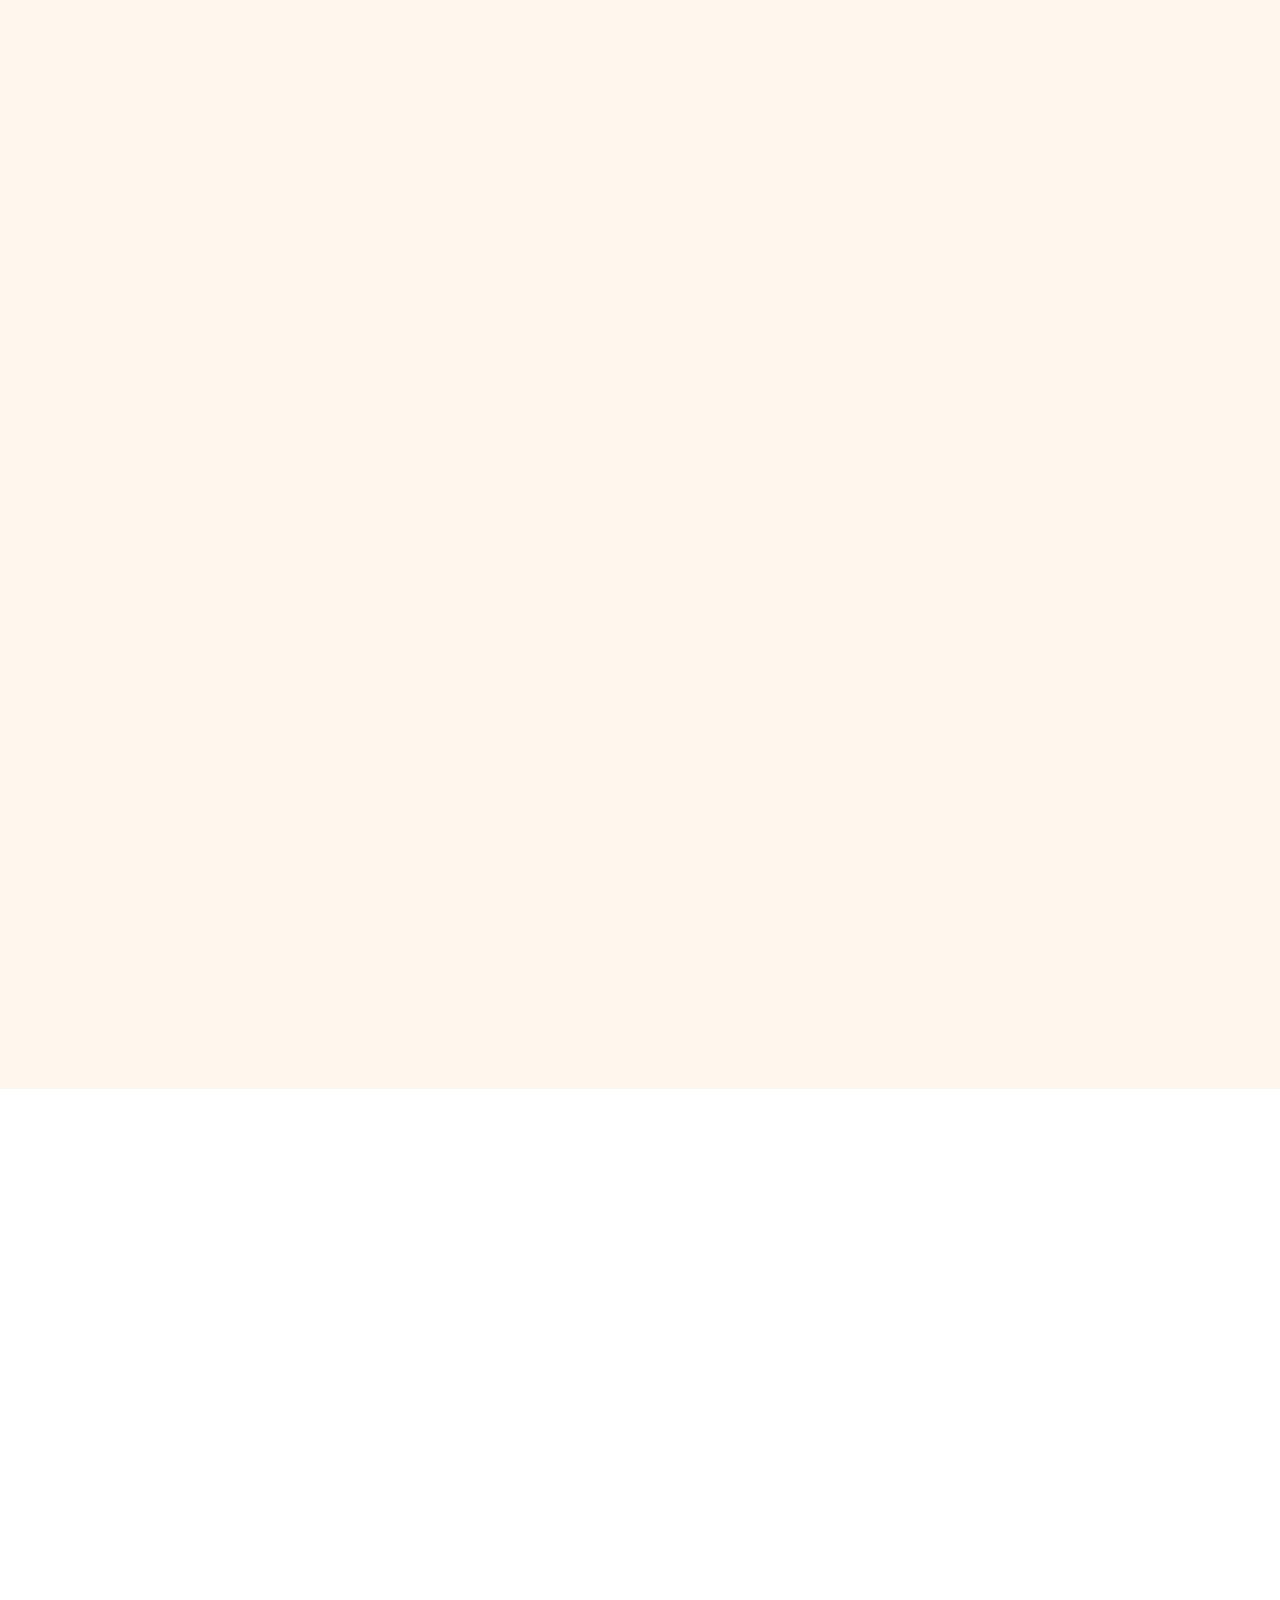
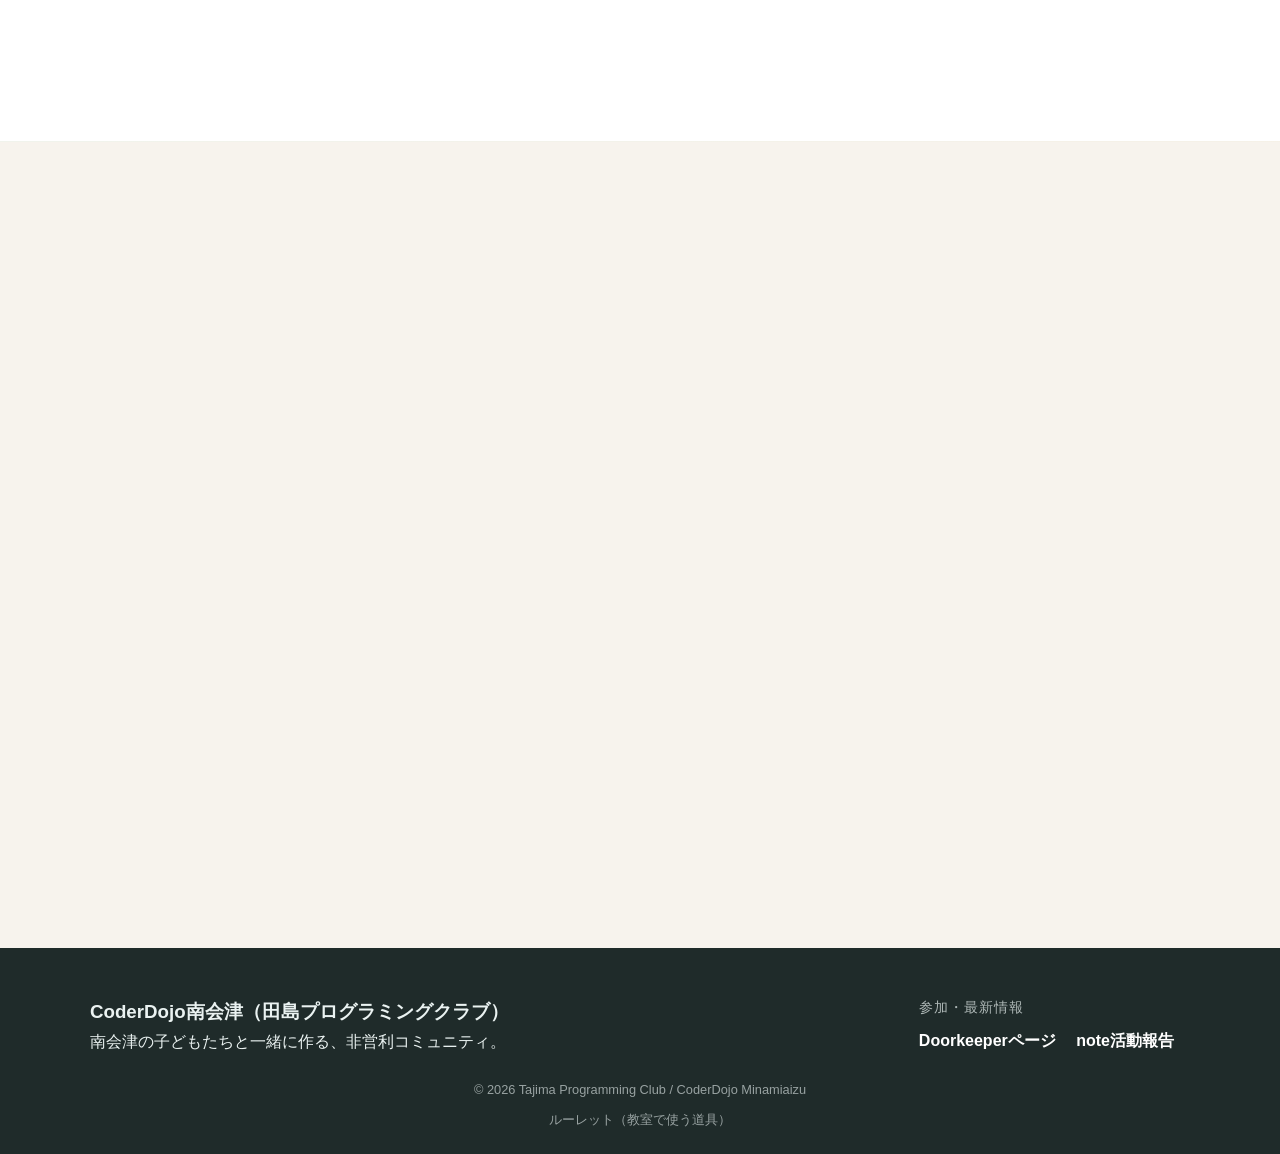
==== commit 7540d9f9: "教室で使うルーレットを追加（クラッシュアイスゲームの代用） 検索に出さないため noindex を付け、sitemap には載せない。 LPのフッター最下部から nofollow でリンクする。  C" ====
--- a/index.html
+++ b/index.html
@@ -615,6 +615,7 @@
         </div>
       </div>
       <p class="footer__note">© 2026 Tajima Programming Club / CoderDojo Minamiaizu</p>
+      <p class="footer__note footer__note--tools"><a href="roulette/" rel="nofollow">ルーレット（教室で使う道具）</a></p>
     </footer>
     <script>
       const applyButtons = document.querySelectorAll(".js-apply-button");
--- a/styles.css
+++ b/styles.css
@@ -675,6 +675,14 @@
   color: rgba(234, 242, 241, 0.6);
 }
 
+.footer__note--tools {
+  margin-top: 8px;
+}
+
+.footer__note--tools a {
+  color: inherit;
+}
+
 .list {
   list-style: none;
   display: grid;
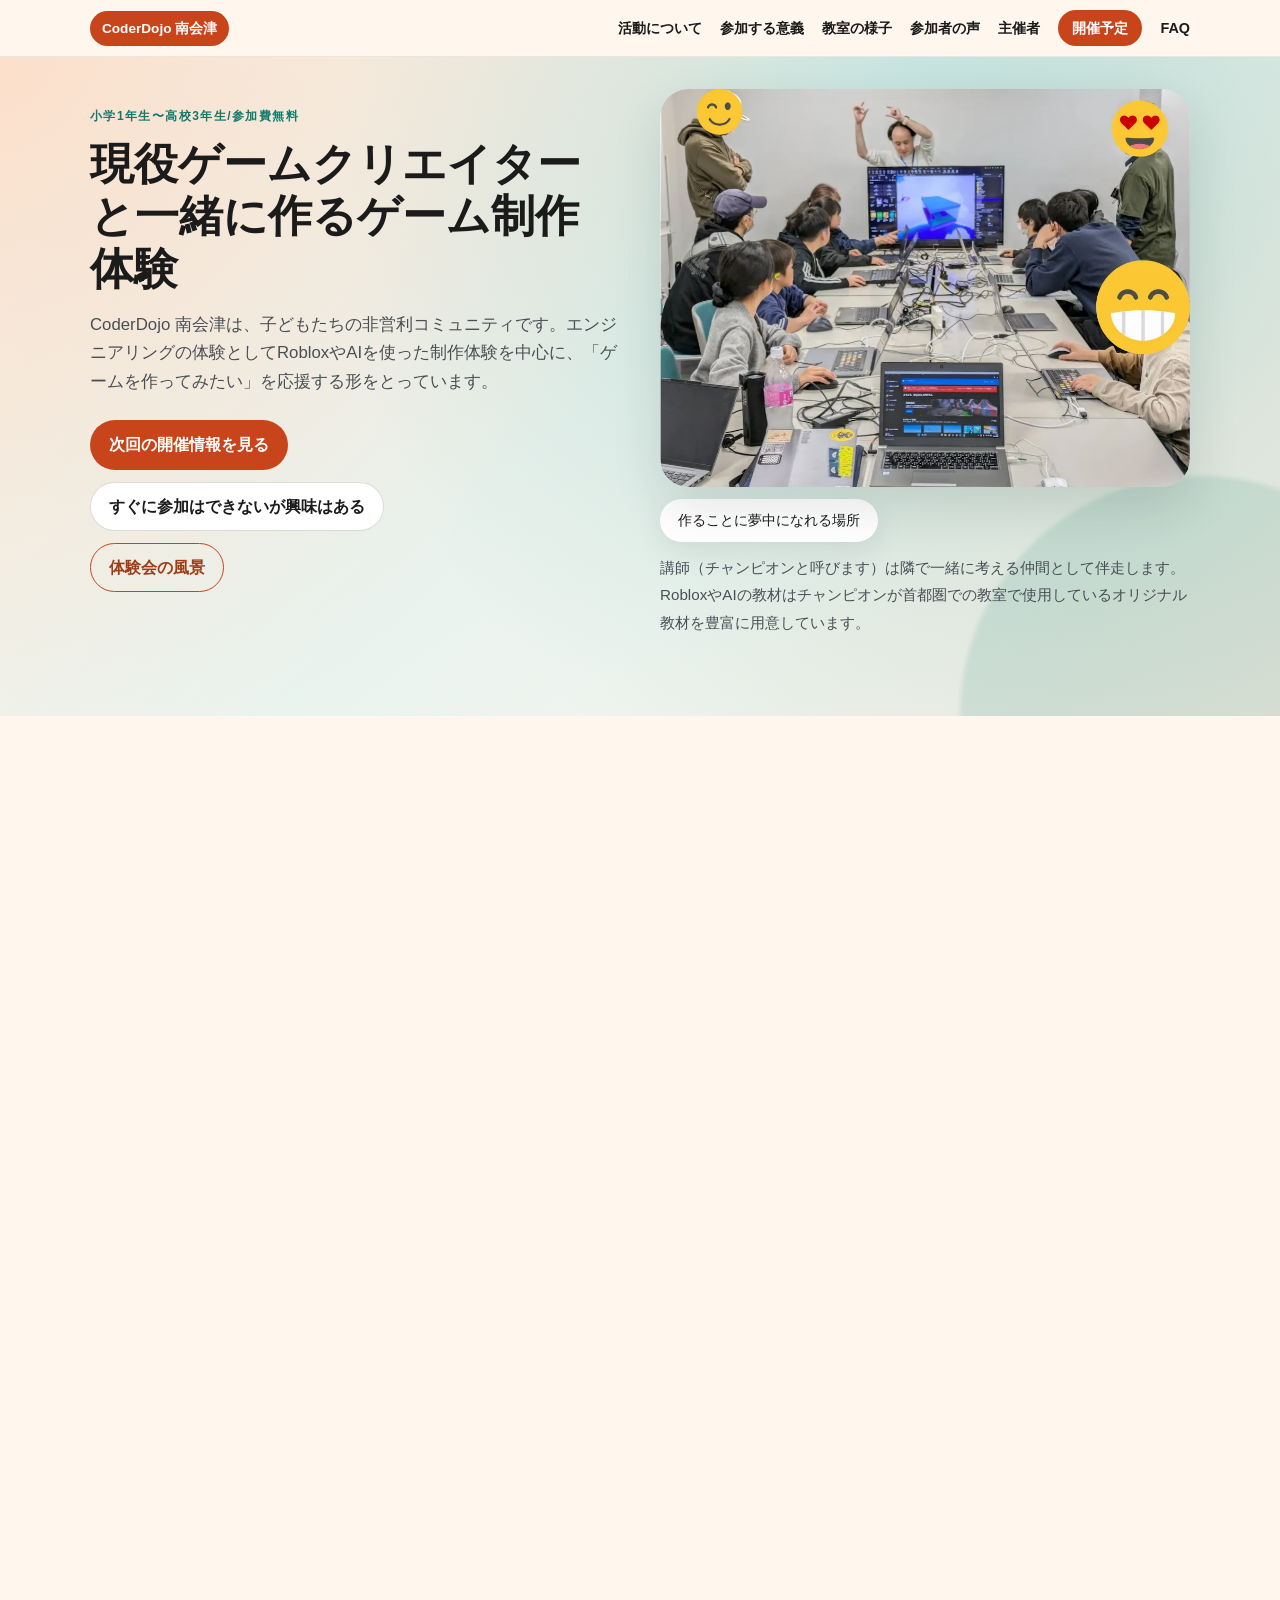
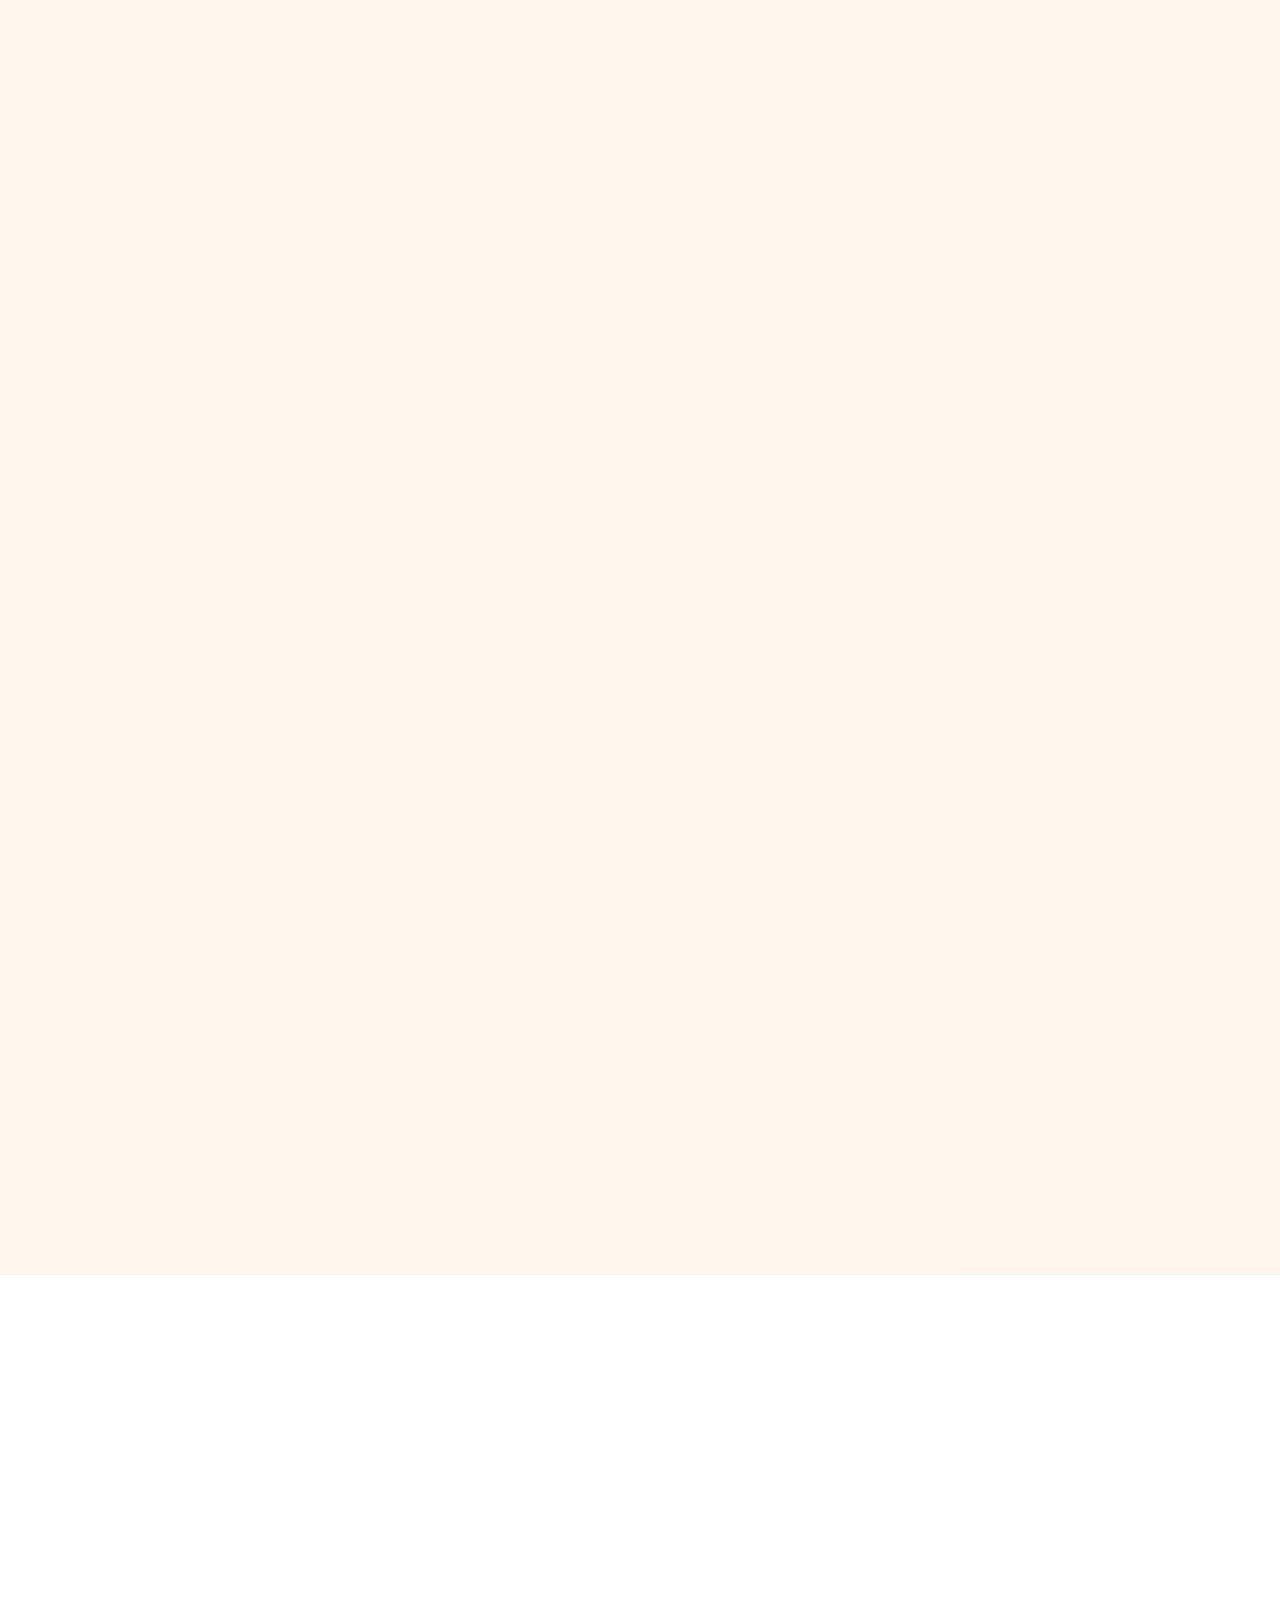
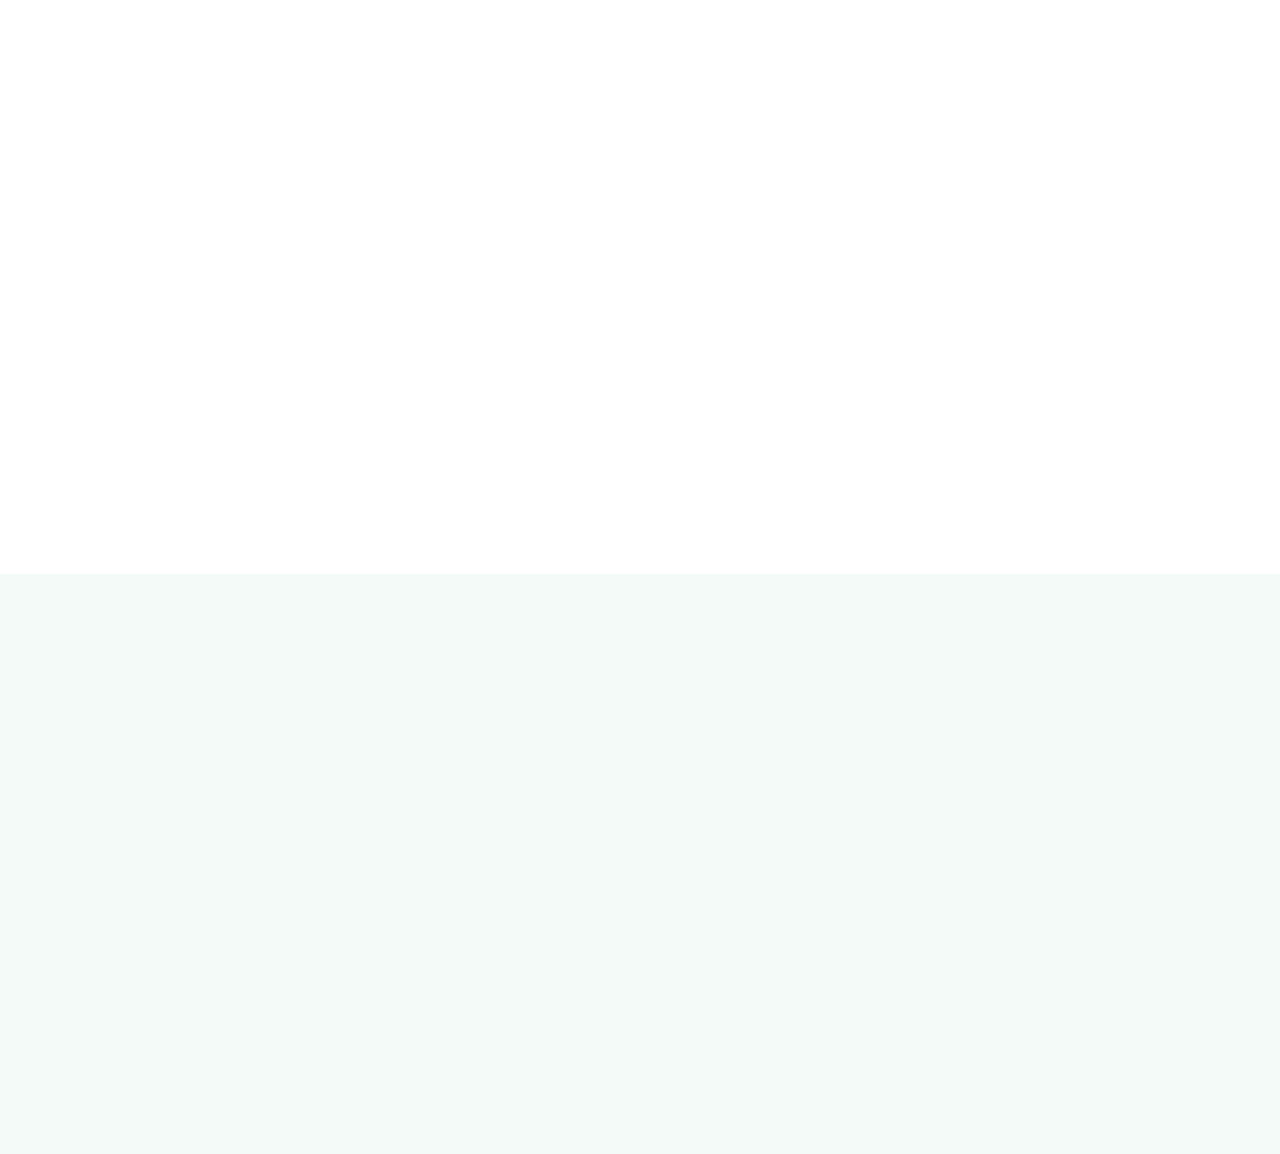
==== commit b2c4fc13: "クラッシュアイスゲームのブロックの並べ方（もようカード）のページを追加 六角形37マスの盤に青・白を各19こまでで並べる模様を7種類（ランダム含む）。 タップで色を変えて自分で作ることもできる。ルーレ" ====
--- a/index.html
+++ b/index.html
@@ -615,7 +615,7 @@
         </div>
       </div>
       <p class="footer__note">© 2026 Tajima Programming Club / CoderDojo Minamiaizu</p>
-      <p class="footer__note footer__note--tools"><a href="roulette/" rel="nofollow">ルーレット（教室で使う道具）</a></p>
+      <p class="footer__note footer__note--tools"><a href="roulette/" rel="nofollow">ルーレット</a> ・ <a href="blocks/" rel="nofollow">もようカード</a>（教室で使う道具）</p>
     </footer>
     <script>
       const applyButtons = document.querySelectorAll(".js-apply-button");
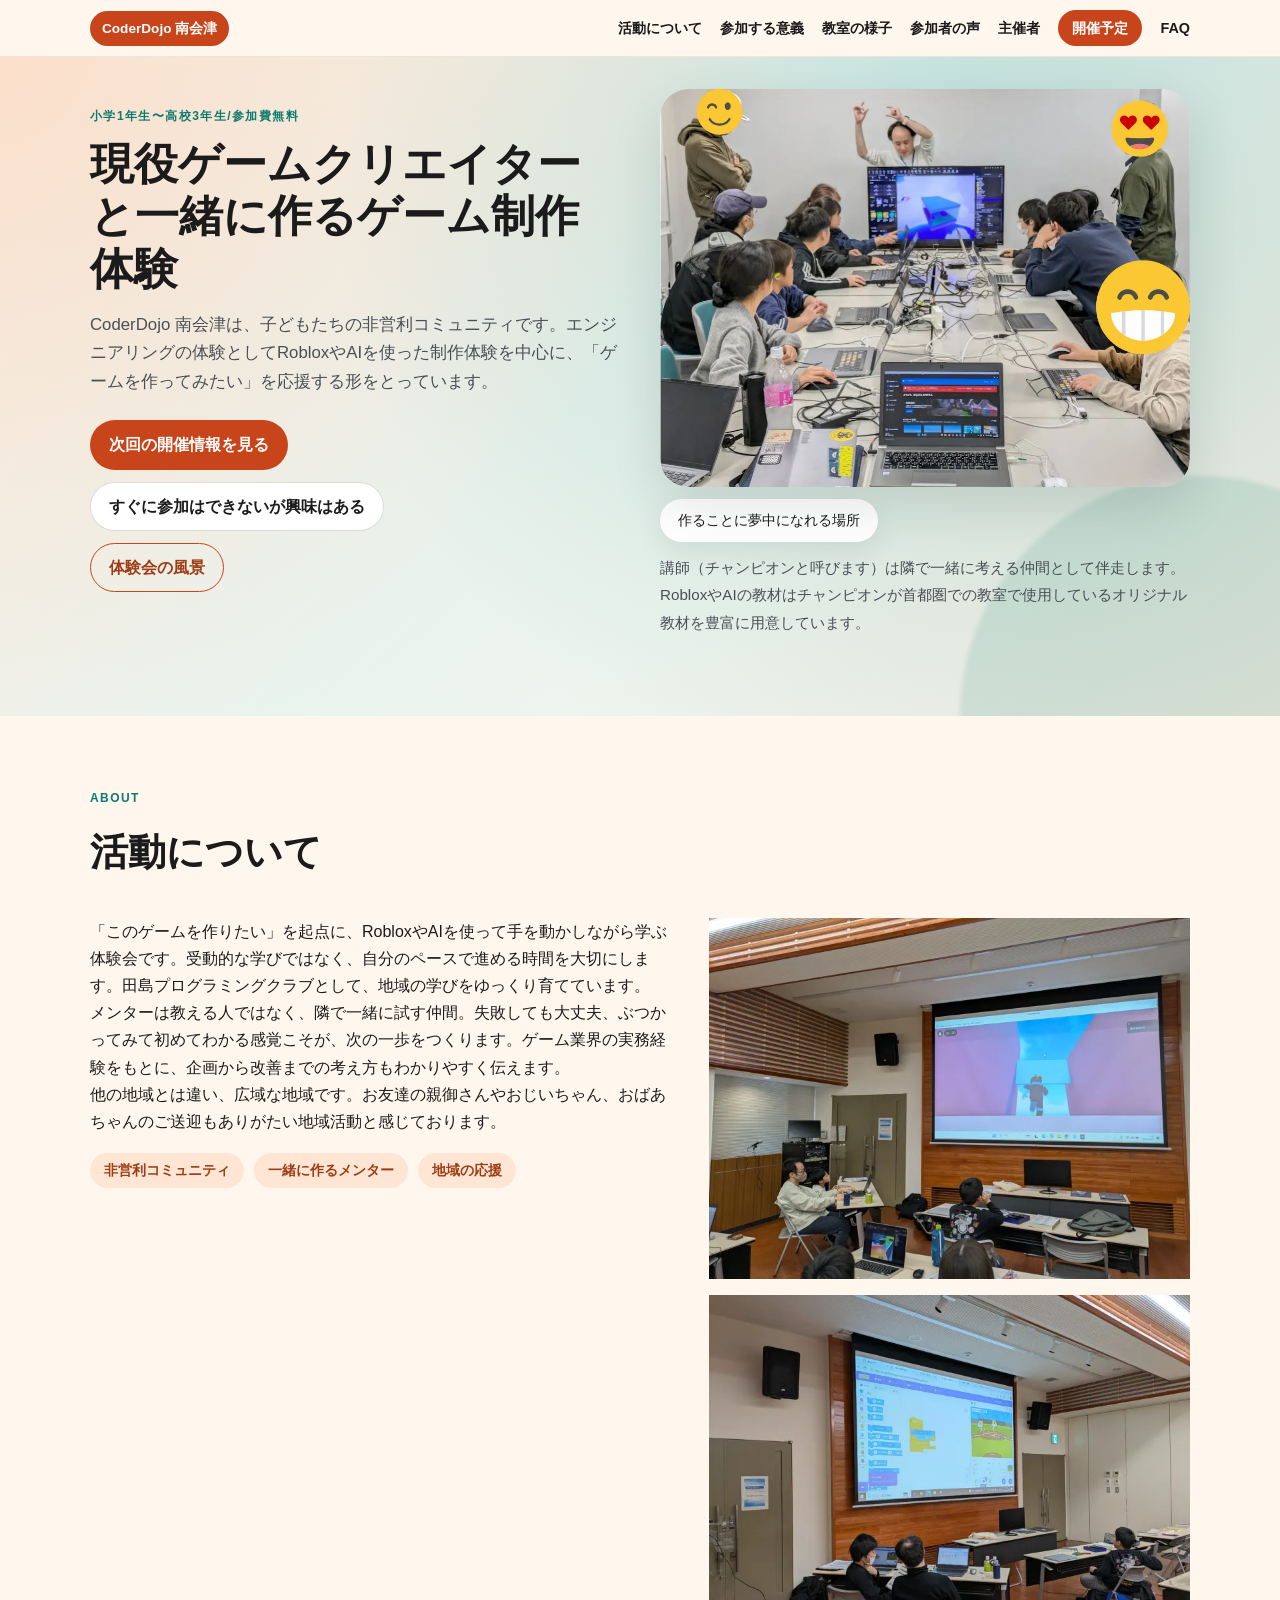
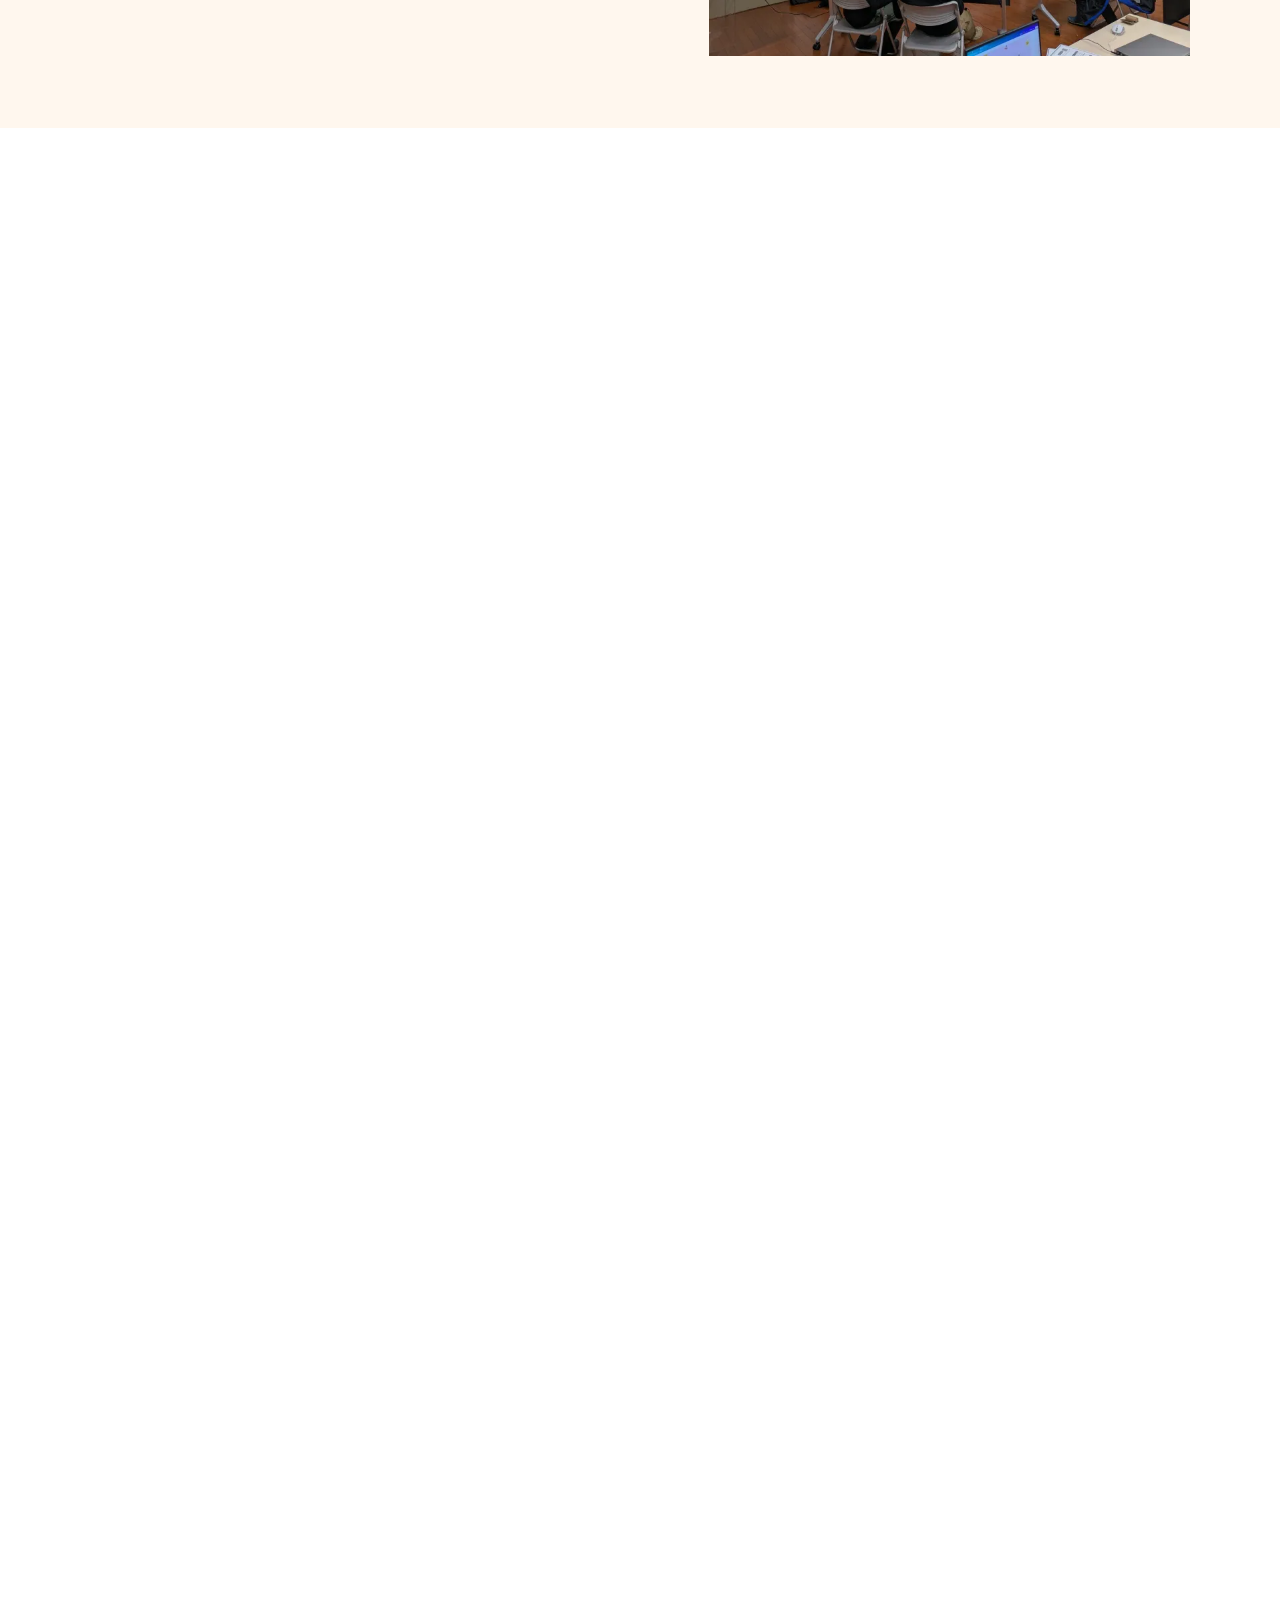
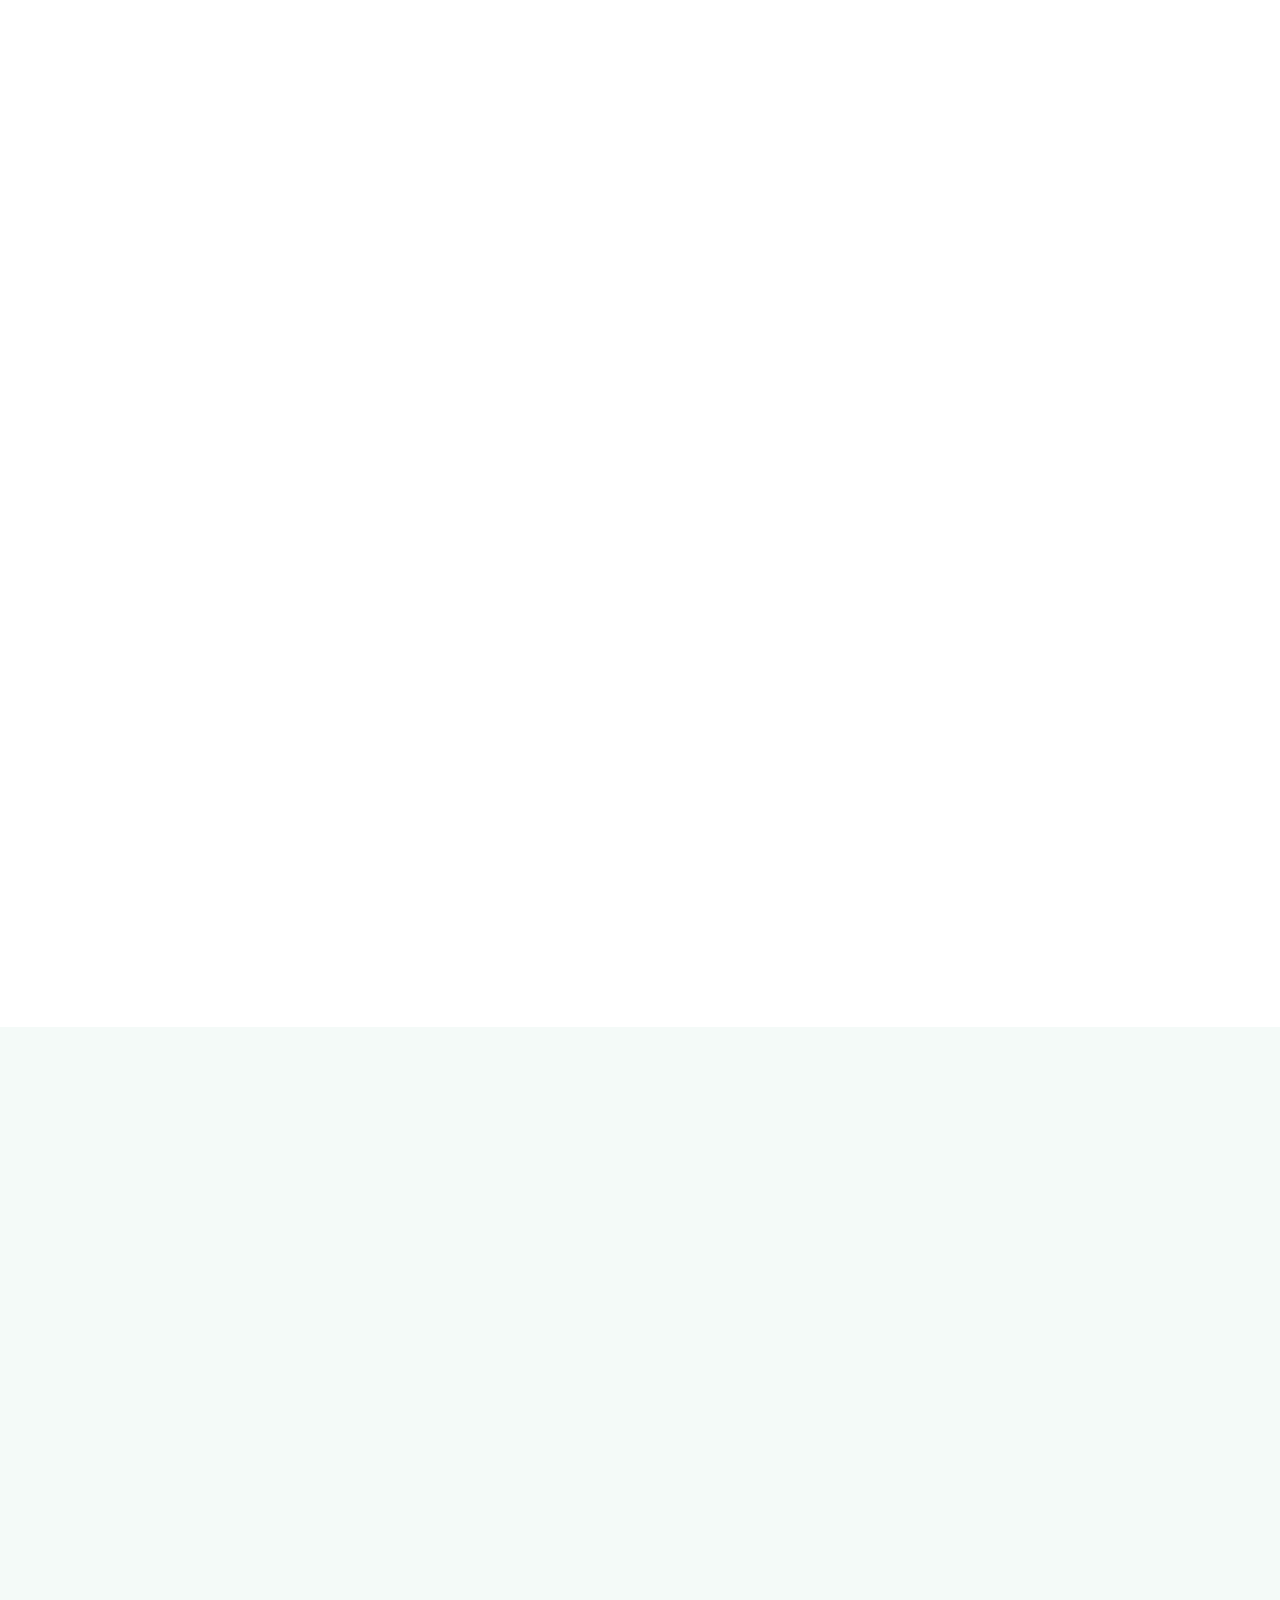
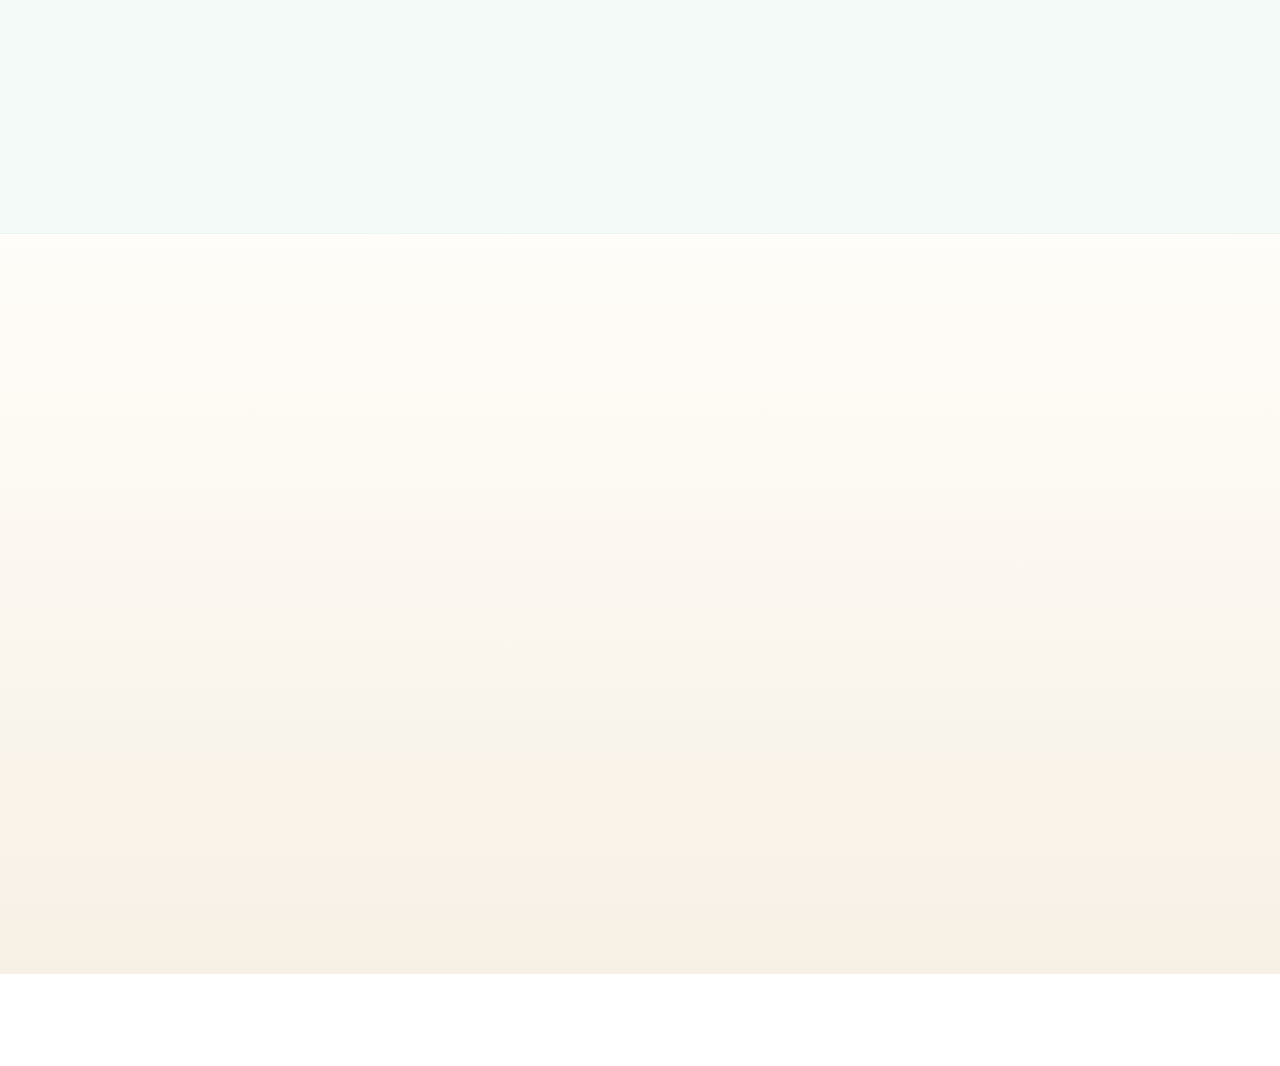
==== commit d871a88e: "開催済みの回を公式サイトから外す（定期タスク） tools/remove-past-events.rb を実行し、開催日を過ぎた回のカードと JSON-LDのEventを外した。id="apply-b" ====
--- a/index.html
+++ b/index.html
@@ -42,42 +42,6 @@
               "https://www.facebook.com/hirotaka.hoshi",
               "https://x.com/shgame"
             ]
-          },
-          {
-            "@type": "Event",
-            "@id": "https://hoshihirotaka.github.io/CoderDojoMinamiAizu/#event-2026-11-15",
-            "name": "第8回CoderDojo 南会津（2026年11月15日）",
-            "startDate": "2026-11-15T13:30:00+09:00",
-            "endDate": "2026-11-15T16:00:00+09:00",
-            "eventStatus": "https://schema.org/EventScheduled",
-            "eventAttendanceMode": "https://schema.org/OfflineEventAttendanceMode",
-            "location": {
-              "@type": "Place",
-              "name": "南会津町役場本庁舎多目的ホール",
-              "address": {
-                "@type": "PostalAddress",
-                "addressRegion": "福島県",
-                "addressLocality": "南会津町"
-              }
-            },
-            "image": [
-              "https://hoshihirotaka.github.io/CoderDojoMinamiAizu/assets/hero.png"
-            ],
-            "description": "南会津の子どもたちと一緒に“作る”時間を育てる体験会です。参加費無料。",
-            "offers": {
-              "@type": "Offer",
-              "price": "0",
-              "priceCurrency": "JPY",
-              "availability": "https://schema.org/InStock",
-              "validFrom": "2026-09-02T00:00:00+09:00",
-              "url": "https://coderdojo-minamiaizu.doorkeeper.jp/events/199001?utm_source=lp&utm_medium=referral&utm_campaign=coderdojo"
-            },
-            "organizer": {
-              "@id": "https://hoshihirotaka.github.io/CoderDojoMinamiAizu/#organization"
-            },
-            "performer": {
-              "@id": "https://hoshihirotaka.github.io/CoderDojoMinamiAizu/#organization"
-            }
           },
           {
             "@type": "Event",
@@ -471,19 +435,6 @@
           </div>
           <div class="schedule">
             <div class="schedule__card">
-              <h3>第8回CoderDojo 南会津</h3>
-              <p class="schedule__date">2026年11月15日（日） 13:30〜16:00</p>
-              <ul class="list">
-                <li>会場：南会津町役場本庁舎多目的ホール</li>
-                <li>住所：福島県南会津郡南会津町田島字後原甲3531番地1（休日夜間入口からご入場ください）</li>
-                <li>最寄駅：会津鉄道 会津田島駅</li>
-                <li>対象：小学1年生〜高校3年生（小学生は保護者または親族の方の同伴をお願いします。おじいちゃん・おばあちゃんの同伴やお友達の親御様の見守りでも問題ありません）</li>
-                <li>持ち物：ノートパソコン（お持ちの方）※貸出用もあります</li>
-                <li>参加費：無料</li>
-              </ul>
-              <a class="button button--primary js-apply-button" id="apply-button" href="https://coderdojo-minamiaizu.doorkeeper.jp/events/199001?utm_source=lp&utm_medium=referral&utm_campaign=coderdojo" target="_blank" rel="noreferrer">Doorkeeperで申し込む</a>
-            </div>
-            <div class="schedule__card">
               <h3>第9回CoderDojo 南会津</h3>
               <p class="schedule__date">2026年12月13日（日） 13:30〜16:00</p>
               <ul class="list">
@@ -495,7 +446,7 @@
                 <li>参加費：無料</li>
                 <li>積雪など天候により、中止・延期となる場合があります</li>
               </ul>
-              <a class="button button--primary js-apply-button" href="https://coderdojo-minamiaizu.doorkeeper.jp/events/200414?utm_source=lp&utm_medium=referral&utm_campaign=coderdojo" target="_blank" rel="noreferrer">Doorkeeperで申し込む</a>
+              <a class="button button--primary js-apply-button" id="apply-button" href="https://coderdojo-minamiaizu.doorkeeper.jp/events/200414?utm_source=lp&utm_medium=referral&utm_campaign=coderdojo" target="_blank" rel="noreferrer">Doorkeeperで申し込む</a>
             </div>
             <div class="schedule__card">
               <h3>第10回CoderDojo 南会津</h3>
